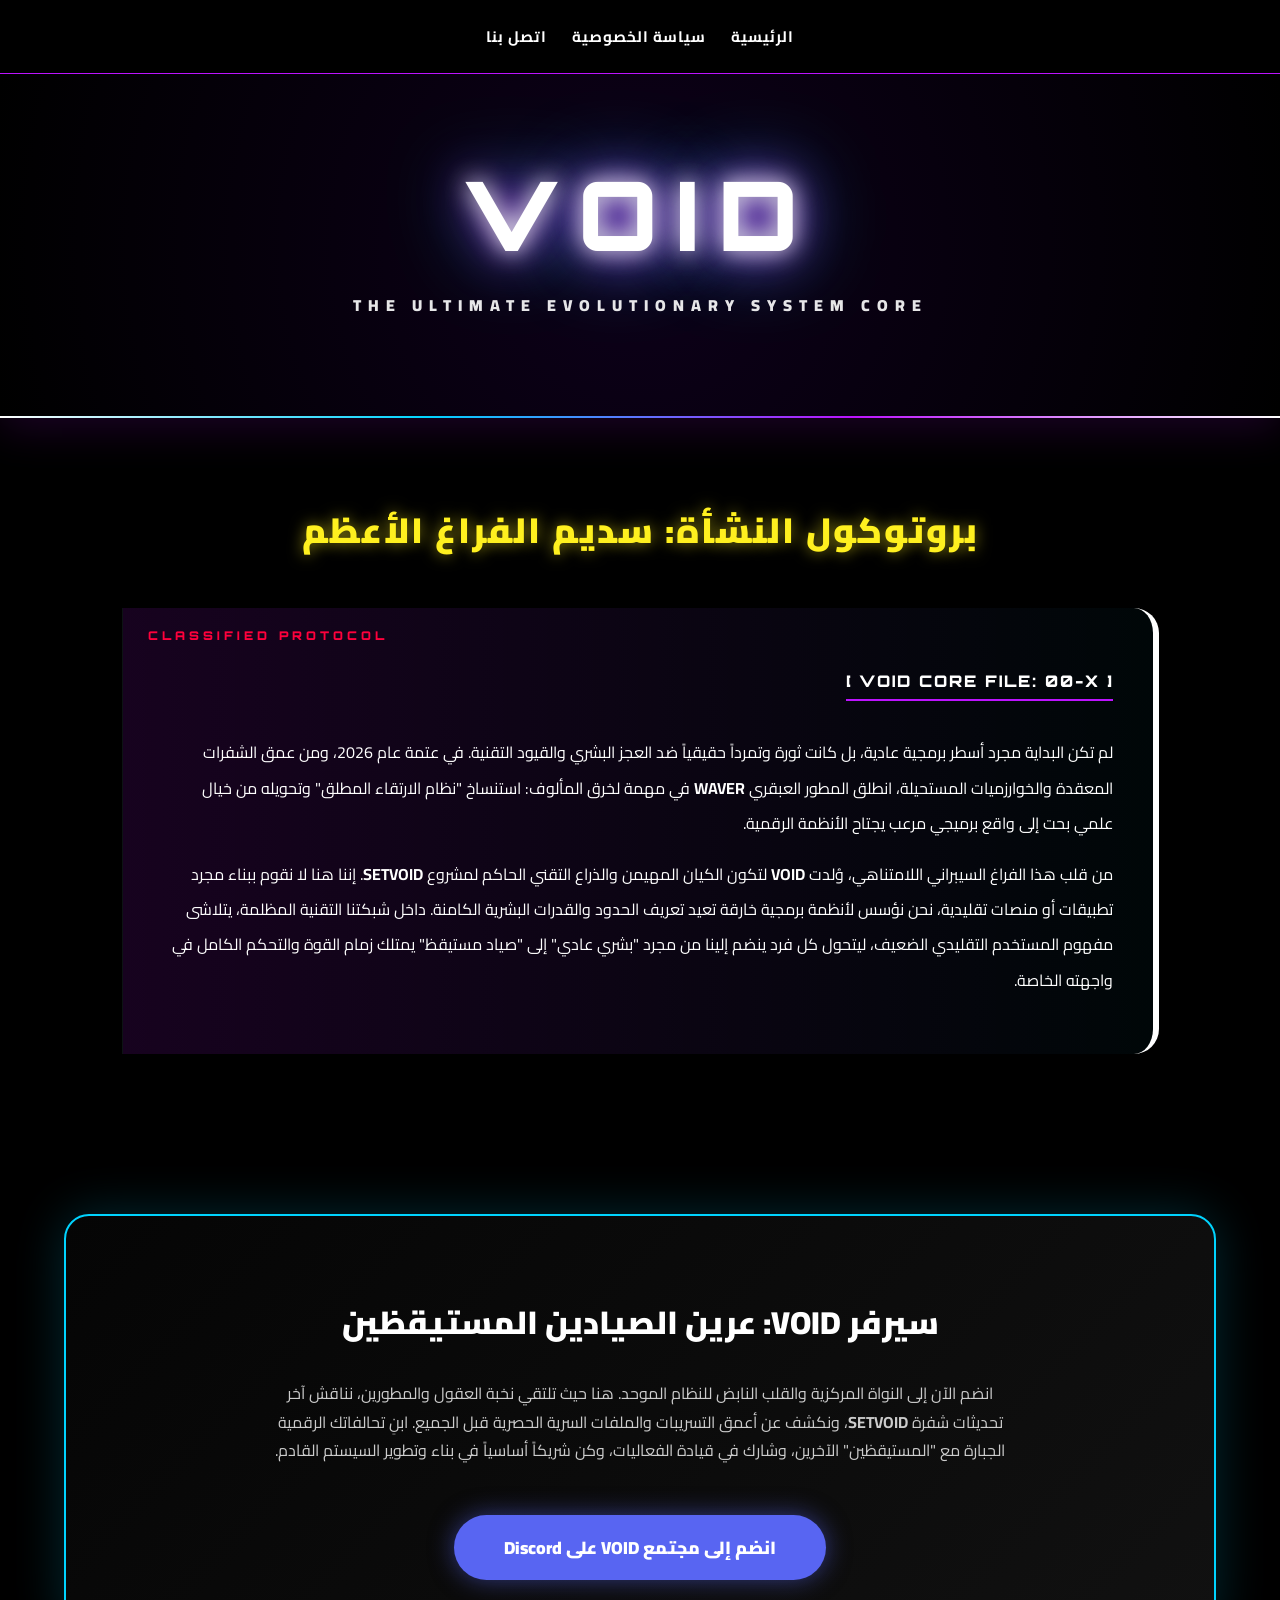
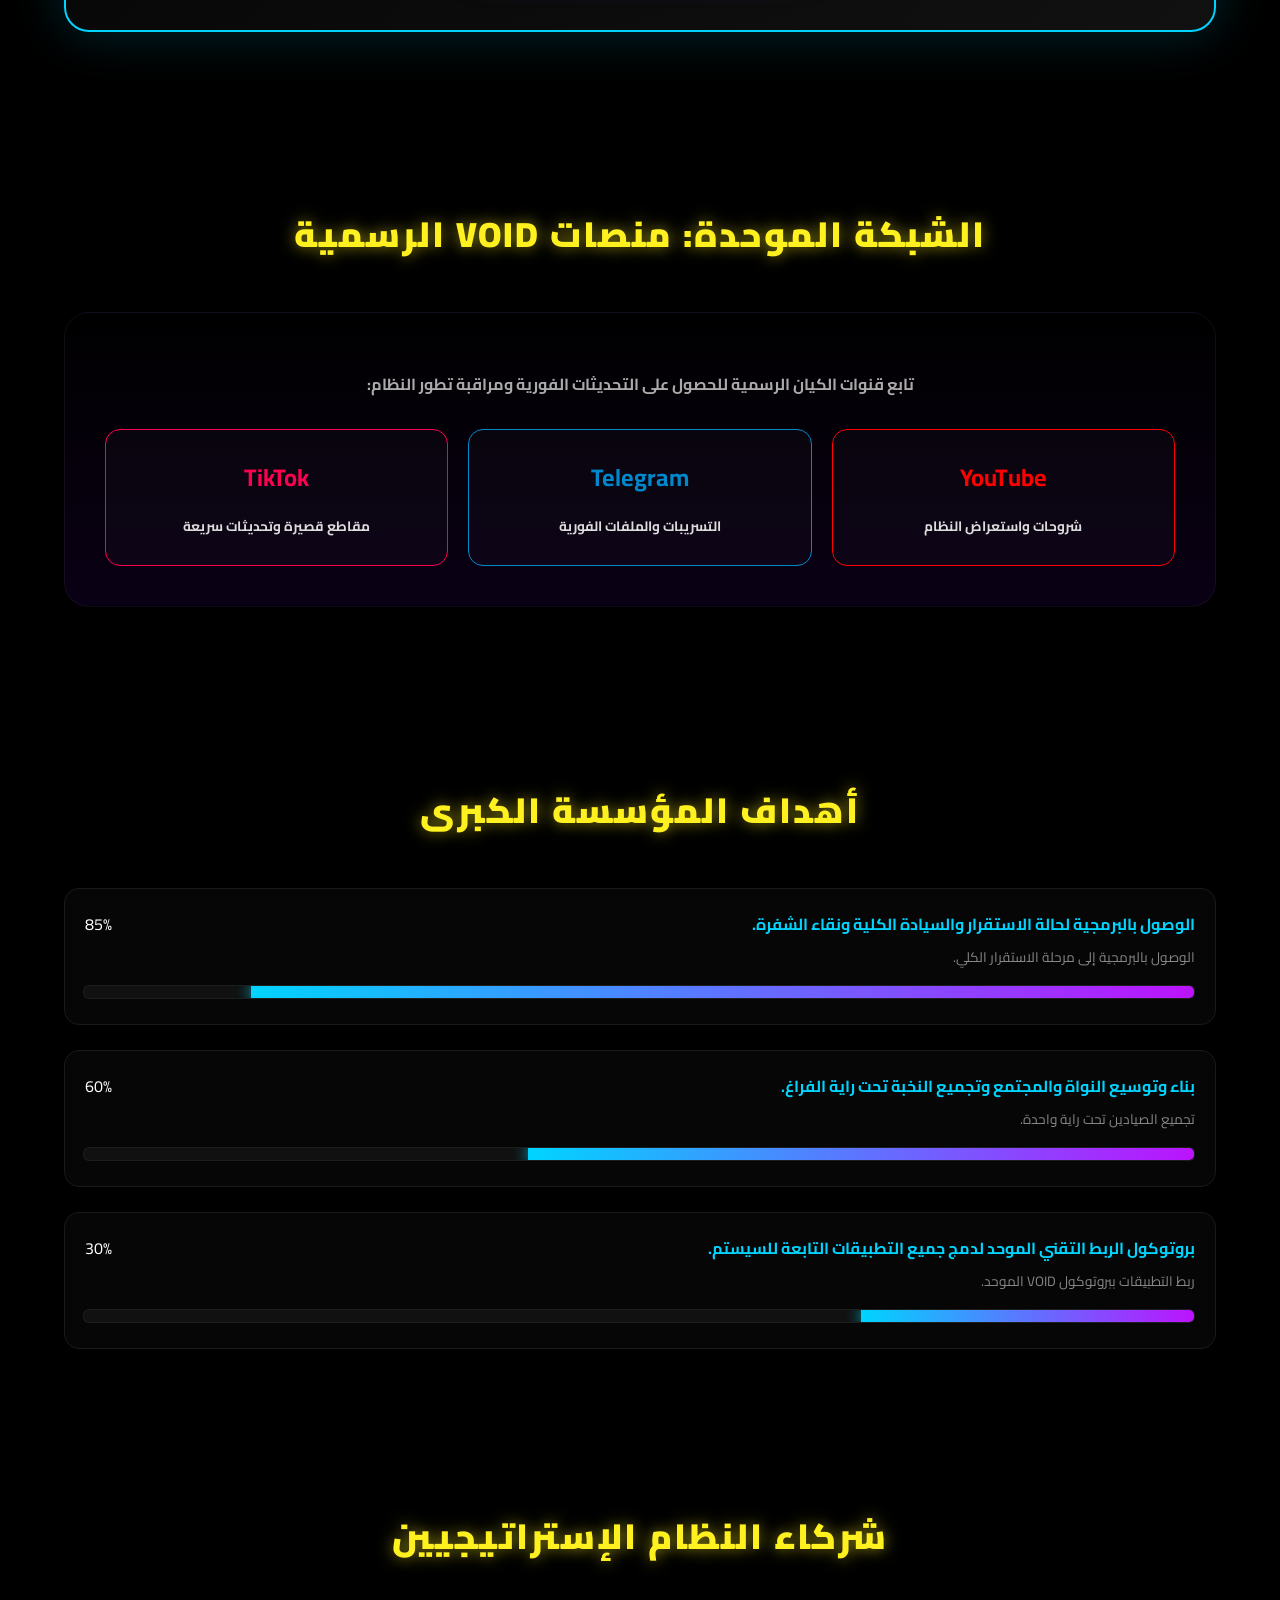
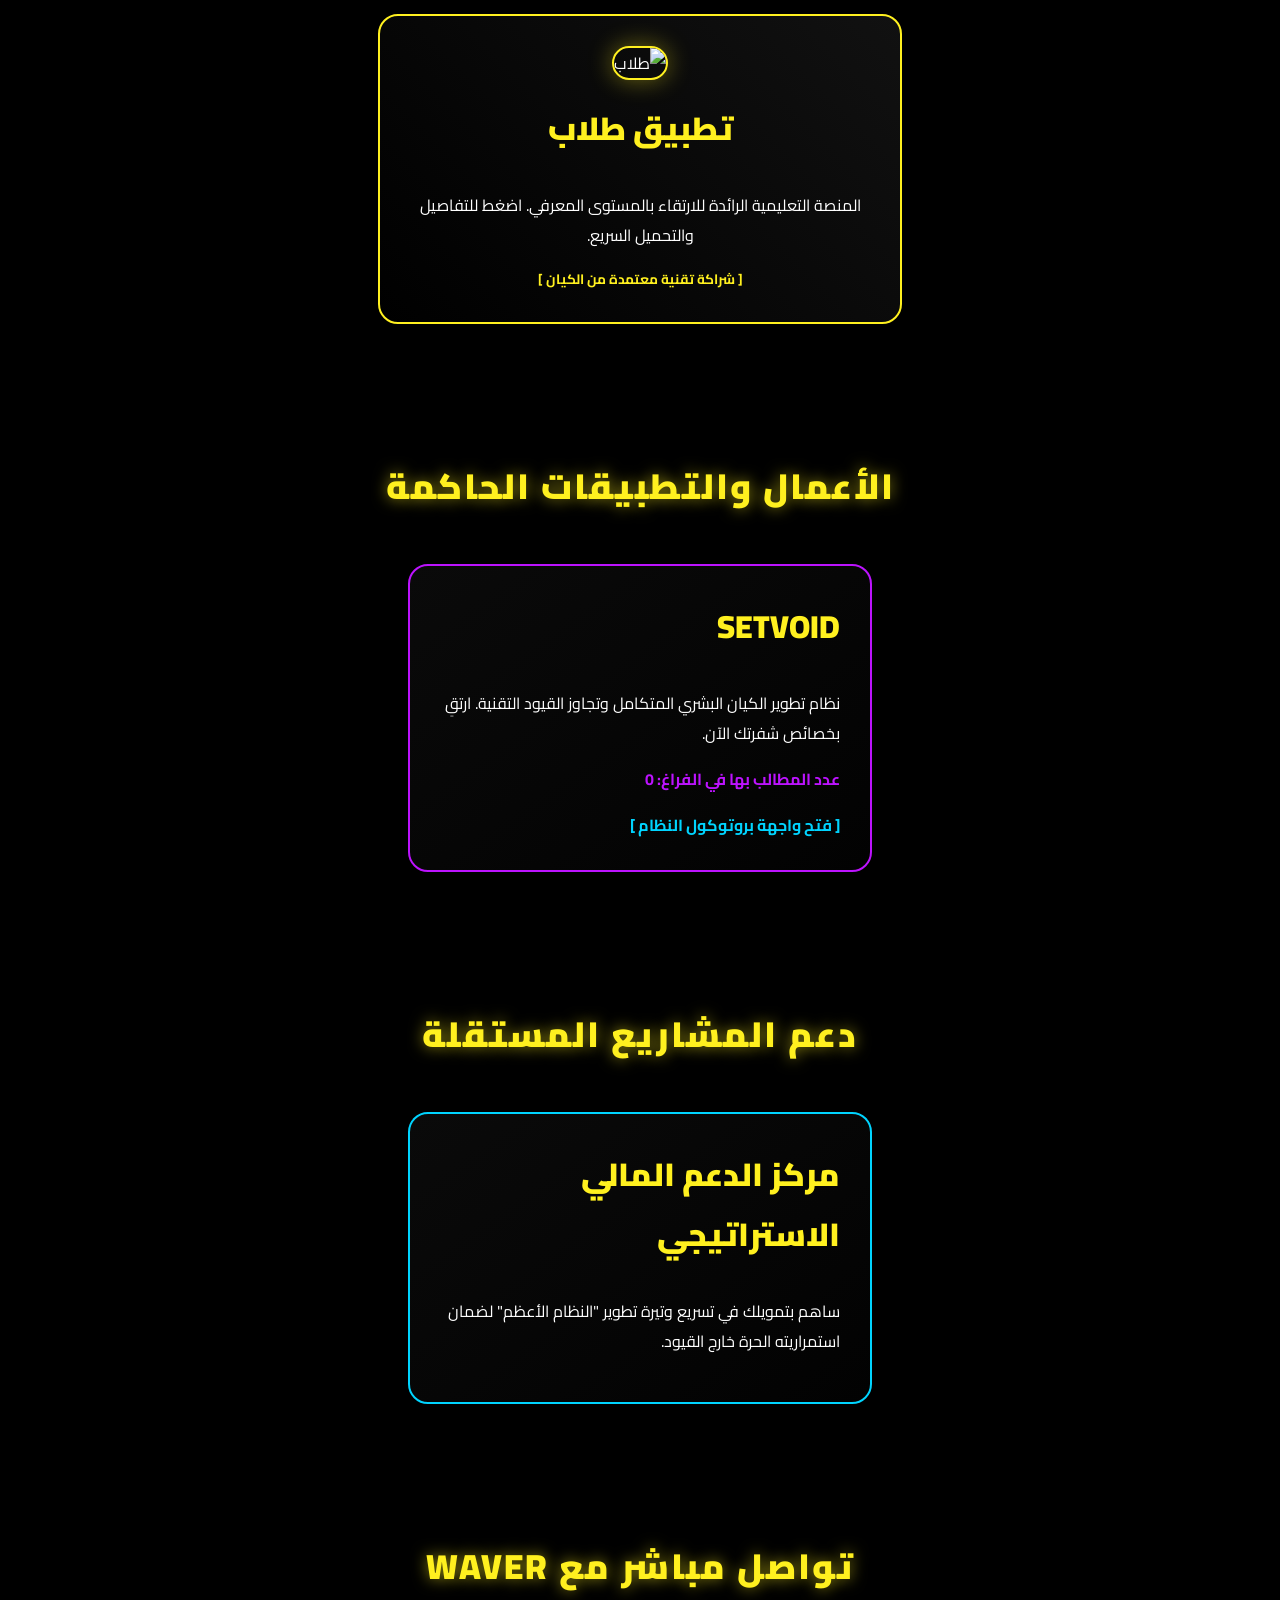
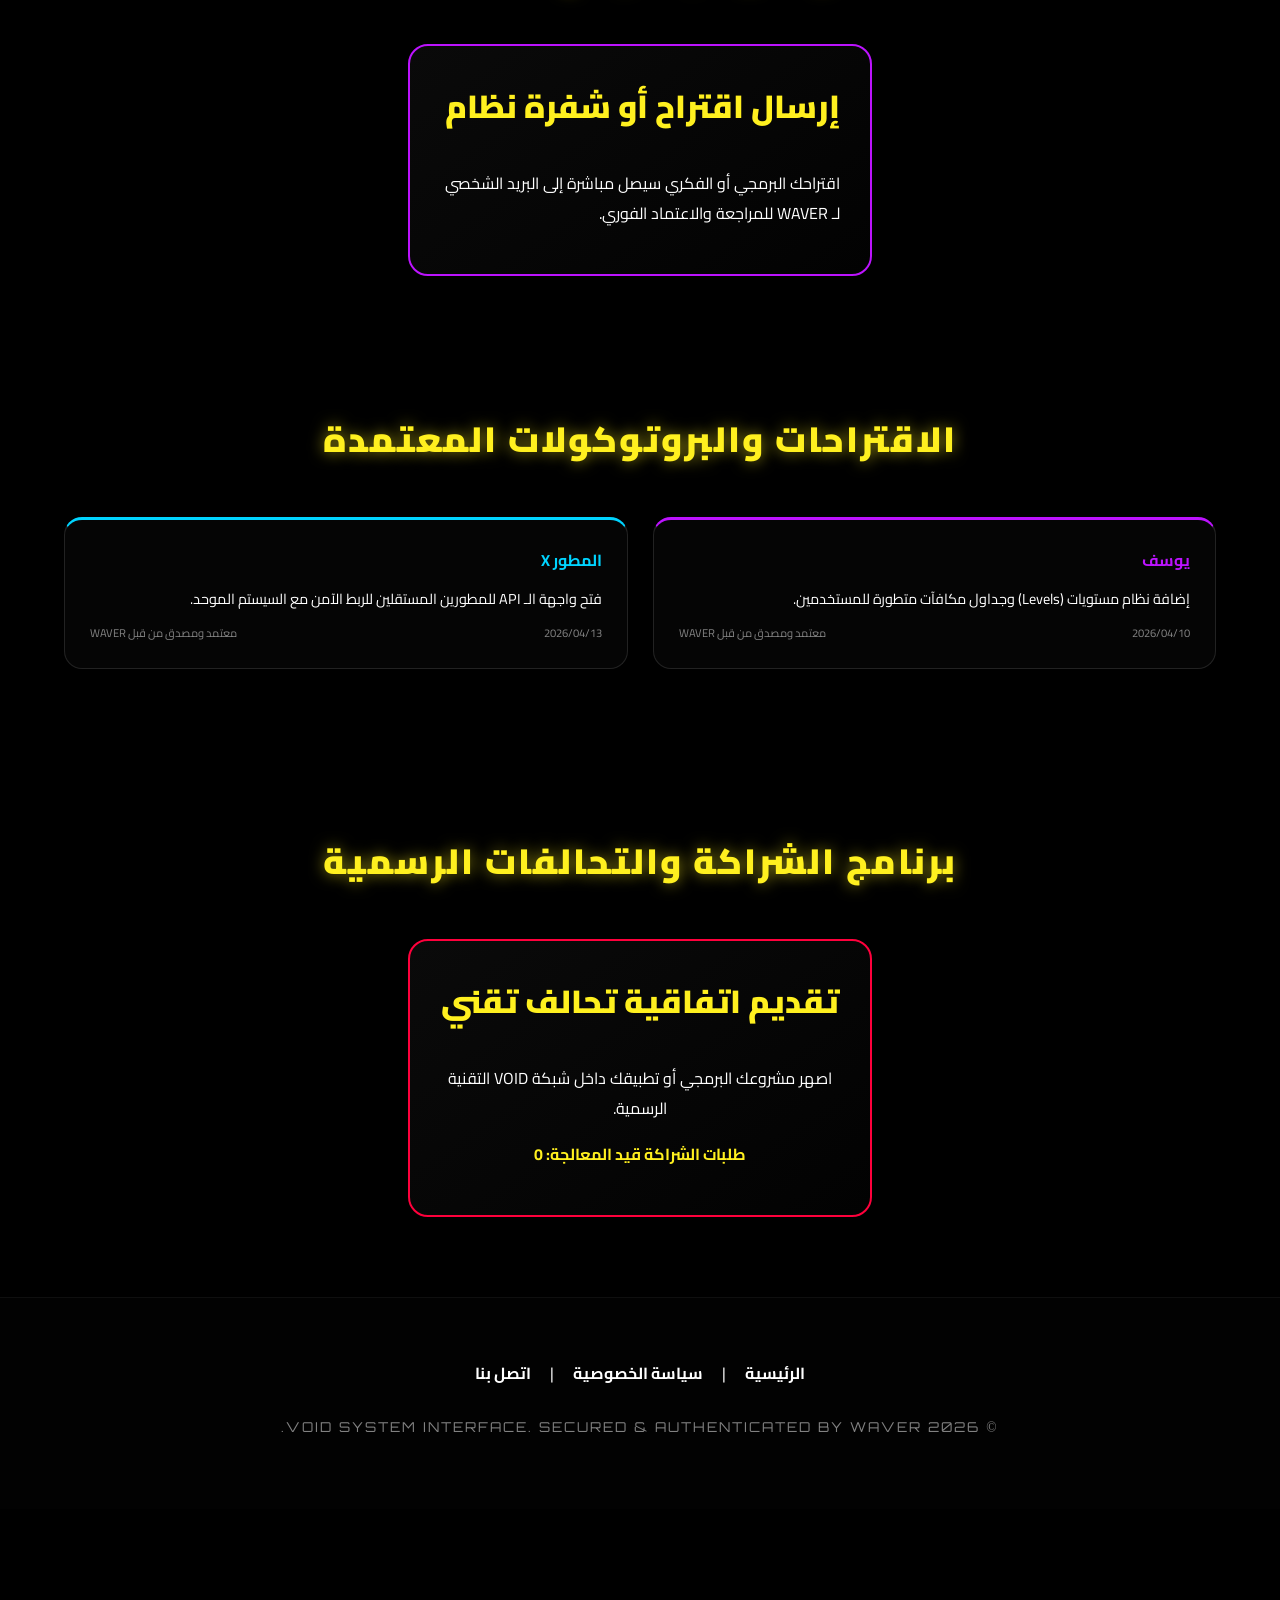
==== index.html @ 11f5bfb4 "Update index.html" ====
<!DOCTYPE html>
<html lang="ar" dir="rtl">
<head>
    <script async src="https://www.googletagmanager.com/gtag/js?id=G-M075RD72BB"></script>
<script>
  window.dataLayer = window.dataLayer || [];
  function gtag(){dataLayer.push(arguments);}
  gtag('js', new Date());

  gtag('config', 'G-M075RD72BB');
</script>
    
    <meta charset="UTF-8">
    <meta name="viewport" content="width=device-width, initial-scale=1.0, maximum-scale=1.0, user-scalable=no">
    <title>VOID | System Core</title>
    <style>
        @import url('https://fonts.googleapis.com/css2?family=Orbitron:wght@900&family=Cairo:wght@400;700;900&display=swap');

        :root {
            --bg: #000000;
            --p-glow: #bc13fe; 
            --p-dark: #6a0dad;
            --n-blue: #00d4ff;
            --y-neon: #fff01f;
            --text: #ffffff;
            --danger: #ff003c;
            --pure-white: #ffffff;
            --void-deep: #0a0015;
        }

        /* شاشة التحميل - المجرة المصغرة */
        #loader-wrapper {
            position: fixed;
            top: 0; left: 0; width: 100%; height: 100%;
            background: #000;
            z-index: 9999;
            display: flex;
            justify-content: center;
            align-items: center;
            overflow: hidden;
        }

        .black-hole {
            position: relative;
            width: 85px; 
            height: 85px; 
            background: #000;
            border-radius: 50%;
            box-shadow: 0 0 40px 15px #fff, 0 0 60px 30px var(--p-glow), 0 0 90px 45px var(--n-blue);
            animation: pulse 1.8s infinite alternate;
        }

        .galaxy-spin {
            position: absolute;
            width: 160px; 
            height: 160px; 
            border: 2px solid rgba(255,255,255,0.05);
            border-radius: 50%;
            animation: spin 2.5s linear infinite;
        }

        .galaxy-spin::before {
            content: '';
            position: absolute;
            top: -4px; left: 50%;
            width: 8px; height: 8px;
            background: var(--n-blue);
            border-radius: 50%;
            box-shadow: 0 0 20px var(--n-blue);
        }

        @keyframes spin { 100% { transform: rotate(360deg); } }
        @keyframes pulse { 0% { transform: scale(0.95); opacity: 0.7; } 100% { transform: scale(1.15); opacity: 1; } }

        html, body {
            margin: 0;
            padding: 0;
            width: 100%;
            overflow-x: hidden;
            background: var(--bg);
            color: var(--text);
            font-family: 'Cairo', sans-serif;
            scroll-behavior: smooth;
        }

        header {
            padding: 80px 0;
            text-align: center;
            border-bottom: 2px solid var(--pure-white);
            background: radial-gradient(circle at center, #0d001a 0%, #000 100%);
            box-shadow: 0 10px 40px rgba(188, 19, 254, 0.15);
            position: relative;
        }

        header::after {
            content: '';
            position: absolute;
            bottom: -2px; left: 0; width: 100%; height: 2px;
            background: linear-gradient(90deg, transparent, var(--n-blue), var(--p-glow), transparent);
        }

        .void-logo {
            font-family: 'Orbitron', sans-serif;
            font-size: 6rem;
            font-weight: 900;
            color: var(--pure-white);
            text-transform: uppercase;
            letter-spacing: 20px;
            text-shadow: 0 0 25px var(--pure-white), 0 0 50px var(--p-glow), 0 0 80px var(--n-blue);
            margin-bottom: 15px;
            animation: glitch 4s infinite alternate;
        }

        .nav-bar {
            display: flex;
            justify-content: center;
            gap: 25px;
            padding: 22px;
            background: rgba(0,0,0,0.9);
            border-bottom: 1px solid var(--p-glow);
            backdrop-filter: blur(10px);
            z-index: 1000;
            position: sticky;
            top: 0;
        }

        .nav-bar a {
            color: var(--pure-white);
            text-decoration: none;
            font-weight: bold;
            font-size: 0.95rem;
            transition: 0.3s;
            letter-spacing: 1px;
        }

        .nav-bar a:hover {
            color: var(--n-blue);
            text-shadow: 0 0 12px var(--n-blue);
        }

        .container { padding: 50px 5%; }
        .section-title { 
            color: var(--y-neon); 
            text-align: center; 
            margin-bottom: 45px; 
            text-shadow: 0 0 15px rgba(255, 240, 31, 0.6); 
            font-weight: 900; 
            font-size: 2.2rem;
            letter-spacing: 2px;
        }

        .story-section {
            background: linear-gradient(90deg, rgba(188, 19, 254, 0.12), rgba(0, 212, 255, 0.03));
            border-right: 6px solid var(--pure-white);
            border-left: 1px solid rgba(255,255,255,0.05);
            padding: 40px;
            margin: 20px auto;
            max-width: 950px;
            border-radius: 0 25px 25px 0;
            line-height: 2.2;
            position: relative;
            box-shadow: 0 15px 35px rgba(0,0,0,0.8);
        }

        .story-section::before {
            content: 'CLASSIFIED PROTOCOL';
            position: absolute;
            top: 15px; left: 25px;
            font-size: 0.75rem;
            color: var(--danger);
            letter-spacing: 4px;
            font-family: 'Orbitron';
            font-weight: 900;
        }

        .discord-section {
            background: linear-gradient(135deg, #050505 0%, #111111 100%);
            border: 2px solid var(--n-blue);
            border-radius: 25px;
            padding: 50px;
            text-align: center;
            margin: 40px 0;
            box-shadow: 0 0 50px rgba(0, 212, 255, 0.2);
            position: relative;
        }

        .discord-btn {
            display: inline-block;
            background: #5865F2;
            color: white;
            padding: 16px 50px;
            border-radius: 50px;
            text-decoration: none;
            font-weight: 900;
            margin-top: 25px;
            transition: 0.3s cubic-bezier(0.175, 0.885, 0.32, 1.275);
            box-shadow: 0 0 25px rgba(88, 101, 242, 0.5);
            font-size: 1.1rem;
        }

        .discord-btn:hover { transform: scale(1.1) translateY(-3px); box-shadow: 0 0 40px #5865F2; }

        /* مواقع التواصل الاجتماعي الجبارة */
        .social-networks-section {
            background: linear-gradient(180deg, #000 0%, var(--void-deep) 100%);
            border: 1px solid rgba(255, 255, 255, 0.05);
            border-radius: 25px;
            padding: 40px;
            margin: 40px 0;
        }

        .social-grid {
            display: grid;
            grid-template-columns: repeat(auto-fit, minmax(220px, 1fr));
            gap: 20px;
            width: 100%;
        }

        .social-card {
            background: rgba(255,255,255,0.02);
            border: 1px solid rgba(188, 19, 254, 0.3);
            border-radius: 15px;
            padding: 25px;
            text-align: center;
            text-decoration: none;
            color: #fff;
            font-weight: bold;
            transition: 0.3s;
        }

        .social-card:hover {
            transform: translateY(-5px);
            background: rgba(188, 19, 254, 0.1);
            border-color: var(--p-glow);
            box-shadow: 0 0 20px rgba(188, 19, 254, 0.3);
        }

        .goal-item {
            background: #060606;
            border: 1px solid #1a1a1a;
            padding: 20px;
            border-radius: 15px;
            margin-bottom: 25px;
            box-shadow: 0 5px 15px rgba(0,0,0,0.5);
        }
        .progress-track {
            width: 100%;
            background: #111;
            height: 12px;
            border-radius: 6px;
            margin: 15px 0 5px 0;
            overflow: hidden;
            border: 1px solid rgba(255,255,255,0.05);
        }
        .progress-fill {
            height: 100%;
            background: linear-gradient(90deg, var(--n-blue), var(--p-glow));
            box-shadow: 0 0 15px var(--n-blue);
        }

        .grid {
            display: flex;
            flex-direction: column;
            align-items: center;
            gap: 30px;
        }

        .card {
            background: linear-gradient(145deg, #0a0a0a, #020202);
            border: 2px solid var(--pure-white);
            border-radius: 20px;
            padding: 30px;
            width: 90%;
            max-width: 400px;
            transition: 0.4s cubic-bezier(0.175, 0.885, 0.32, 1.275);
            box-shadow: 0 15px 30px rgba(0,0,0,0.7);
            cursor: pointer;
            position: relative;
            overflow: hidden;
        }

        .card:hover {
            transform: translateY(-15px);
            border-color: var(--n-blue);
            box-shadow: 0 0 45px rgba(0, 212, 255, 0.5);
        }

        /* بطاقة الشريك الجبارة */
        .partner-card {
            background: linear-gradient(225deg, #111 0%, #000 100%);
            border: 2px solid var(--y-neon) !important;
            max-width: 460px !important;
            text-align: center;
        }
        .partner-img {
            width: 130px;
            height: 130px;
            border-radius: 25px;
            margin-bottom: 18px;
            border: 2px solid var(--y-neon);
            box-shadow: 0 0 25px rgba(255, 240, 31, 0.4);
            object-fit: cover;
        }

        .card h3 { color: var(--y-neon); margin-top: 0; font-size: 2rem; font-weight: 900; }

        .suggest-grid {
            display: grid;
            grid-template-columns: repeat(auto-fit, minmax(290px, 1fr));
            gap: 25px;
            width: 100%;
        }
        .suggest-card {
            background: #050505;
            padding: 25px;
            border-radius: 18px;
            border: 1px solid #222;
            box-shadow: 0 10px 20px rgba(0,0,0,0.4);
        }

        .modal {
            display: none;
            position: fixed;
            top: 0; left: 0; width: 100%; height: 100%;
            background: rgba(0,0,0,0.98);
            z-index: 2000;
            overflow-y: auto;
            opacity: 0;
            transition: opacity 0.4s ease;
            backdrop-filter: blur(15px);
        }

        .modal.show { display: block; opacity: 1; }

        .modal-content {
            background: #030303;
            margin: 6% auto;
            width: 90%;
            max-width: 560px;
            border: 2px solid var(--p-glow);
            border-radius: 30px;
            padding: 30px;
            transform: scale(0.6);
            transition: transform 0.4s cubic-bezier(0.175, 0.885, 0.32, 1.275);
            box-shadow: 0 0 50px rgba(188, 19, 254, 0.3);
        }

        .modal.show .modal-content { transform: scale(1); }

        .close-btn { color: var(--pure-white); font-size: 2.8rem; cursor: pointer; float: left; margin-top: -15px; transition: 0.3s; }
        .close-btn:hover { color: var(--danger); }

        .warning-box {
            background: rgba(255, 0, 60, 0.12);
            border: 1px solid var(--danger);
            color: var(--danger);
            padding: 18px;
            border-radius: 12px;
            margin: 20px 0;
            font-weight: bold;
            box-shadow: 0 0 15px rgba(255, 0, 60, 0.2);
        }

        .news-container {
            margin-top: 20px;
            max-height: 200px;
            overflow-y: auto;
            padding: 15px;
            background: rgba(255,255,255,0.03);
            border-radius: 15px;
        }

        .news-item { border-right: 4px solid var(--p-glow); padding: 10px 15px; margin-bottom: 15px; font-weight: bold; }

        .dl-btn {
            display: block; width: 100%; text-align: center; padding: 20px 0;
            margin-top: 25px; background: transparent; border: 2px solid var(--n-blue);
            color: var(--n-blue); text-decoration: none; font-weight: 900;
            border-radius: 12px; cursor: pointer; transition: 0.3s;
            font-size: 1.05rem; letter-spacing: 1px;
        }

        .dl-btn:hover { background: var(--n-blue); color: #000; box-shadow: 0 0 25px var(--n-blue); }

        .stats-area { background: #000; padding: 80px 5%; text-align: center; position: relative; }
        
        input, textarea {
            width: 100%; background: #050505; border: 1px solid var(--p-glow);
            padding: 15px; margin: 12px 0; color: white; border-radius: 10px; box-sizing: border-box;
            transition: 0.3s;
        }
        input:focus, textarea:focus { border-color: var(--n-blue); outline: none; box-shadow: 0 0 10px var(--n-blue); }

        footer { padding: 60px; text-align: center; border-top: 1px solid rgba(255, 255, 255, 0.05); background: #020202; }
        .social a { color: var(--pure-white); margin: 0 15px; text-decoration: none; font-weight: bold; transition: 0.3s; }
        .social a:hover { color: var(--p-glow); }
    </style>
</head>
<body>

    <div id="loader-wrapper">
        <div class="galaxy-spin"></div>
        <div class="black-hole"></div>
        <p style="position: absolute; bottom: 20%; font-family: 'Orbitron'; letter-spacing: 6px; color: var(--n-blue); font-size: 0.75rem; font-weight: 900;">INITIALIZING SYSTEM INTO VOID...</p>
    </div>

    <nav class="nav-bar">
        <a href="index.html">الرئيسية</a>
        <a href="privacy.html">سياسة الخصوصية</a>
        <a href="contact.html">اتصل بنا</a>
    </nav>

    <header>
        <div class="void-logo">VOID</div>
        <p style="color: var(--pure-white); opacity: 0.9; letter-spacing: 7px; font-weight: 900;">THE ULTIMATE EVOLUTIONARY SYSTEM CORE</p>
    </header>

    <div class="container">
        <h2 class="section-title">بروتوكول النشأة: سديم الفراغ الأعظم</h2>
        <div class="story-section">
            <p style="color: var(--pure-white); font-weight: 900; margin-bottom: 18px; border-bottom: 2px solid var(--p-glow); display: inline-block; font-family: 'Orbitron'; letter-spacing: 2px;">[ VOID CORE FILE: 00-X ]</p>
            <p>لم تكن البداية مجرد أسطر برمجية عادية، بل كانت ثورة وتمرداً حقيقياً ضد العجز البشري والقيود التقنية. في عتمة عام 2026، ومن عمق الشفرات المعقدة والخوارزميات المستحيلة، انطلق المطور العبقري <strong>WAVER</strong> في مهمة لخرق المألوف: استنساخ "نظام الارتقاء المطلق" وتحويله من خيال علمي بحت إلى واقع برميجي مرعب يجتاح الأنظمة الرقمية.</p>
            <p>من قلب هذا الفراغ السيبراني اللامتناهي، وُلدت <strong>VOID</strong> لتكون الكيان المهيمن والذراع التقني الحاكم لمشروع <strong>SETVOID</strong>. إننا هنا لا نقوم ببناء مجرد تطبيقات أو منصات تقليدية، نحن نؤسس لأنظمة برمجية خارقة تعيد تعريف الحدود والقدرات البشرية الكامنة. داخل شبكتنا التقنية المظلمة، يتلاشى مفهوم المستخدم التقليدي الضعيف، ليتحول كل فرد ينضم إلينا من مجرد "بشري عادي" إلى "صياد مستيقظ" يمتلك زمام القوة والتحكم الكامل في واجهته الخاصة.</p>
        </div>
    </div>

    <div class="container">
        <div class="discord-section">
            <h2 style="color: var(--pure-white); font-weight: 900; font-size: 2rem;">سيرفر VOID: عرين الصيادين المستيقظين</h2>
            <p style="max-width: 750px; margin: 25px auto; color: #ccc; line-height: 1.8;">انضم الآن إلى النواة المركزية والقلب النابض للنظام الموحد. هنا حيث تلتقي نخبة العقول والمطورين، نناقش آخر تحديثات شفرة <strong>SETVOID</strong>، ونكشف عن أعمق التسريبات والملفات السرية الحصرية قبل الجميع. ابنِ تحالفاتك الرقمية الجبارة مع "المستيقظين" الآخرين، وشارك في قيادة الفعاليات، وكن شريكاً أساسياً في بناء وتطوير السيستم القادم.</p>
            <a href="https://discord.gg/YOUR_LINK_HERE" class="discord-btn">انضم إلى مجتمع VOID على Discord</a>
        </div>
    </div>

    <div class="container">
        <h2 class="section-title">الشبكة الموحدة: منصات VOID الرسمية</h2>
        <div class="social-networks-section">
            <p style="text-align: center; color: #aaa; margin-bottom: 30px; font-weight: bold;">تابع قنوات الكيان الرسمية للحصول على التحديثات الفورية ومراقبة تطور النظام:</p>
            <div class="social-grid">
                <a href="https://youtube.com/@YOUR_CHANNEL" target="_blank" class="social-card" style="border-color: #ff0000;">
                    <div style="color: #ff0000; font-size: 1.5rem; margin-bottom: 10px;">YouTube</div>
                    <span style="font-size: 0.85rem; color: #ddd;">شروحات واستعراض النظام</span>
                </a>
                <a href="https://telegram.me/YOUR_CHANNEL" target="_blank" class="social-card" style="border-color: #0088cc;">
                    <div style="color: #0088cc; font-size: 1.5rem; margin-bottom: 10px;">Telegram</div>
                    <span style="font-size: 0.85rem; color: #ddd;">التسريبات والملفات الفورية</span>
                </a>
                <a href="https://tiktok.com/@YOUR_ACCOUNT" target="_blank" class="social-card" style="border-color: #ff0050;">
                    <div style="color: #ff0050; font-size: 1.5rem; margin-bottom: 10px;">TikTok</div>
                    <span style="font-size: 0.85rem; color: #ddd;">مقاطع قصيرة وتحديثات سريعة</span>
                </a>
            </div>
        </div>
    </div>

    <div class="container">
        <h2 class="section-title">أهداف المؤسسة الكبرى</h2>
        <div id="goals-container"></div>
    </div>

    <div class="container">
        <h2 class="section-title">شركاء النظام الإستراتيجيين</h2>
        <div class="grid">
            <div class="card partner-card" onclick="openModal('studentsPartnerModal')">
                <img src="Students.png" alt="طلاب" class="partner-img">
                <h3>تطبيق طلاب</h3>
                <p>المنصة التعليمية الرائدة للارتقاء بالمستوى المعرفي. اضغط للتفاصيل والتحميل السريع.</p>
                <div style="color: var(--y-neon); font-size: 0.85rem; margin-top: 12px; font-weight: bold;">[ شراكة تقنية معتمدة من الكيان ]</div>
            </div>
        </div>
    </div>

    <div class="container">
        <h2 class="section-title">الأعمال والتطبيقات الحاكمة</h2>
        <div class="grid">
            <div class="card" onclick="openModal('setvoidModal')" style="border-color: var(--p-glow);">
                <h3>SETVOID</h3>
                <p>نظام تطوير الكيان البشري المتكامل وتجاوز القيود التقنية. ارتقِ بخصائص شفرتك الآن.</p>
                <p style="color: var(--p-glow); font-weight: bold; margin-top: 15px;">عدد المطالب بها في الفراغ: <span id="demandCount">0</span></p>
                <div style="color: var(--n-blue); font-weight: bold; margin-top: 12px;">[ فتح واجهة بروتوكول النظام ]</div>
            </div>
        </div>
    </div>

    <section class="container">
        <h2 class="section-title">دعم المشاريع المستقلة</h2>
        <div class="grid">
            <div class="card" style="border-color: var(--n-blue);" onclick="openModal('supportModal')">
                <h3>مركز الدعم المالي الاستراتيجي</h3>
                <p>ساهم بتمويلك في تسريع وتيرة تطوير "النظام الأعظم" لضمان استمراريته الحرة خارج القيود.</p>
            </div>
        </div>
    </section>

    <section class="container">
        <h2 class="section-title">تواصل مباشر مع WAVER</h2>
        <div class="grid">
            <div class="card" style="border-color: var(--p-glow);" onclick="openModal('contactModal')">
                <h3>إرسال اقتراح أو شفرة نظام</h3>
                <p>اقتراحك البرمجي أو الفكري سيصل مباشرة إلى البريد الشخصي لـ WAVER للمراجعة والاعتماد الفوري.</p>
            </div>
        </div>
    </section>

    <section class="container">
        <h2 class="section-title">الاقتراحات والبروتوكولات المعتمدة</h2>
        <div class="suggest-grid" id="suggestions-box"></div>
    </section>

    <section class="stats-area">
        <h2 class="section-title">برنامج الشراكة والتحالفات الرسمية</h2>
        <div class="card" style="border-color: var(--danger); margin: auto;" onclick="openModal('partnerModal')">
            <h3>تقديم اتفاقية تحالف تقني</h3>
            <p>اصهر مشروعك البرمجي أو تطبيقك داخل شبكة VOID التقنية الرسمية.</p>
            <p style="color: var(--y-neon); font-weight: bold; margin-top: 15px;">طلبات الشراكة قيد المعالجة: <span id="partnerCount">0</span></p>
        </div>
    </section>

    <div id="studentsPartnerModal" class="modal">
        <div class="modal-content">
            <span class="close-btn" onclick="closeModal('studentsPartnerModal')">&times;</span>
            <h2 style="color: var(--y-neon);">منصة طلاب - Students</h2>
            <div style="text-align: center; margin: 20px 0;">
                <img src="Students.png" style="width: 100px; border-radius: 15px; border: 2px solid var(--y-neon);">
            </div>
            <p>أول منصة تعليمية مدمجة بالكامل ضمن نواة نظام VOID لتسهيل الوصول الآمن للموارد الدراسية بشكل ذكي.</p>
            <div class="news-container">
                <div class="news-item">تحميل مباشر للموبايل (Android APK)</div>
                <div class="news-item">نسخة الويب السريعة الفائقة</div>
                <div class="news-item">دليل الاستخدام الذكي والربط بالسيستم</div>
            </div>
            <a href="https://github.com/mafia77f1/students/releases/download/app/Students.apk" class="dl-btn" style="border-color: var(--y-neon); color: var(--y-neon);" download>تحميل تطبيق طلاب جبار (APK)</a>
        </div>
    </div>

    <div id="contactModal" class="modal">
        <div class="modal-content">
            <span class="close-btn" onclick="closeModal('contactModal')">&times;</span>
            <h2 style="color: var(--n-blue);">بروتوكول التواصل الآمن</h2>
            <input type="text" id="senderName" placeholder="اسمك المشعار أو التعريفي بالنظام">
            <textarea id="senderMsg" rows="4" placeholder="اكتب اقتراحك البرمجي هنا ليتم مراجعته من قبل المطور..."></textarea>
            <button class="dl-btn" onclick="sendToWaver()">إرسال الشفرة إلى النظام</button>
        </div>
    </div>

    <div id="setvoidModal" class="modal">
        <div class="modal-content">
            <span class="close-btn" onclick="closeModal('setvoidModal')">&times;</span>
            <h2 style="color: var(--p-glow);">نظام SETVOID الاستثنائي</h2>
            <p style="font-size: 0.85rem; color: #aaa;">النسخة: V1.0.4 [VOID REAWAKENED]</p>
            <div class="news-container">
                <div class="news-item">تفعيل بروتوكول "الطلب المسبق المطلق" للترقيات العليا.</div>
                <div class="news-item">إعادة هيكلة وتحسين واجهات المستخدم لتناسب الشاشات والأجهزة اللوحية.</div>
                <div class="news-item">إدراج محرك بيانات متطور لمراقبة وتحديث الـ Stats بدقة فائقة.</div>
            </div>
            <button class="dl-btn" onclick="handlePreOrder()">إرسال طلب مسبق الآن</button>
        </div>
    </div>

    <div id="supportModal" class="modal">
        <div class="modal-content">
            <span class="close-btn" onclick="closeModal('supportModal')">&times;</span>
            <h2 style="color: var(--n-blue);">المشاريع والمحركات المتاحة</h2>
            <div class="news-item" style="border-color: var(--y-neon);">تطبيق ونواة SETVOID (مفتوح للدعم المباشر)</div>
            <p>دعمك المالي يضمن استمرار تدفق التطوير الحر والبرمجيات الخالية تماماً من الرقابة والقيود الحاضنة.</p>
        </div>
    </div>

    <div id="partnerModal" class="modal">
        <div class="modal-content">
            <span class="close-btn" onclick="closeModal('partnerModal')">&times;</span>
            <h2 style="color: var(--danger);">اتفاقية التحالف والشراكة</h2>
            <input type="text" id="pAppName" placeholder="اسم تطبيقك / مشروعك البرمجي">
            <input type="text" id="pSocials" placeholder="رابط مواقع التواصل الاجتماعي أو مستودع الكود">
            <div class="warning-box">
                ⚠️ تحذير صارم: أي محاولات إرسال طلبات عشوائية أو غير جادة ستؤدي إلى إدراج خادمك وجهازك في القائمة السوداء للنظام بشكل نهائي.
            </div>
            <button class="dl-btn" style="border-color: var(--danger); color: var(--danger);" onclick="handlePartnerRequest()">تقديم طلب تحالف رسمي</button>
        </div>
    </div>

    <footer>
        <div class="social">
            <a href="index.html">الرئيسية</a> | <a href="privacy.html">سياسة الخصوصية</a> | <a href="contact.html">اتصل بنا</a>
        </div>
        <p style="margin-top:30px; opacity:0.5; font-size: 0.85rem; font-family: 'Orbitron'; letter-spacing: 2px;">© 2026 VOID SYSTEM INTERFACE. SECURED & AUTHENTICATED BY WAVER.</p>
    </footer>

    <script>
        window.addEventListener('load', () => {
            setTimeout(() => {
                document.getElementById('loader-wrapper').style.opacity = '0';
                setTimeout(() => {
                    document.getElementById('loader-wrapper').style.display = 'none';
                }, 500);
            }, 2000); 
        });

        let dCount = 0;
        let pCount = 0;

        const highGoals = [
            { title: "الوصول بالبرمجية لحالة الاستقرار والسيادة الكلية ونقاء الشفرة.", desc: "الوصول بالبرمجية إلى مرحلة الاستقرار الكلي.", pct: 85 },
            { title: "بناء وتوسيع النواة والمجتمع وتجميع النخبة تحت راية الفراغ.", desc: "تجميع الصيادين تحت راية واحدة.", pct: 60 },
            { title: "بروتوكول الربط التقني الموحد لدمج جميع التطبيقات التابعة للسيستم.", desc: "ربط التطبيقات ببروتوكول VOID الموحد.", pct: 30 }
        ];

        const bestSuggestions = [
            { user: "يوسف", text: "إضافة نظام مستويات (Levels) وجداول مكافآت متطورة للمستخدمين.", date: "2026/04/10", color: "var(--p-glow)" },
            { user: "المطور X", text: "فتح واجهة الـ API للمطورين المستقلين للربط الآمن مع السيستم الموحد.", date: "2026/04/13", color: "var(--n-blue)" }
        ];

        function loadGoals() {
            const container = document.getElementById('goals-container');
            container.innerHTML = highGoals.map(g => `
                <div class="goal-item">
                    <div style="display:flex; justify-content:space-between">
                        <strong style="color:var(--n-blue)">${g.title}</strong>
                        <span style="color:var(--pure-white)">${g.pct}%</span>
                    </div>
                    <p style="font-size:0.85rem; color:#888; margin:5px 0;">${g.desc}</p>
                    <div class="progress-track"><div class="progress-fill" style="width:${g.pct}%"></div></div>
                </div>
            `).join('');
        }

        function loadSuggestions() {
            const container = document.getElementById('suggestions-box');
            container.innerHTML = bestSuggestions.map(s => `
                <div class="suggest-card" style="border-top: 3px solid ${s.color}">
                    <h4 style="color:${s.color}; margin:0;">${s.user}</h4>
                    <p style="font-size:0.9rem; margin:10px 0;">${s.text}</p>
                    <div style="display:flex; justify-content:space-between; font-size:0.7rem; opacity:0.5;">
                        <span>${s.date}</span>
                        <span>معتمد ومصدق من قبل WAVER</span>
                    </div>
                </div>
            `).join('');
        }

        function handlePreOrder() {
            dCount++;
            document.getElementById('demandCount').innerText = dCount;
            window.location.href = `mailto:momnsuper2010@gmail.com?subject=SETVOID PRE-ORDER&body=أرغب في الانضمام للرتب العليا...`;
        }

        function sendToWaver() {
            const n = document.getElementById('senderName').value;
            const m = document.getElementById('senderMsg').value;
            window.location.href = `mailto:momnsuper2010@gmail.com?subject=New Suggestion from ${n}&body=${encodeURIComponent(m)}`;
            alert("تم إرسال اقتراحك للمراجعة. سيظهر هنا في حال تم اعتماده من WAVER.");
        }

        function handlePartnerRequest() {
            pCount++;
            document.getElementById('partnerCount').innerText = pCount;
            const app = document.getElementById('pAppName').value;
            window.location.href = `mailto:momnsuper2010@gmail.com?subject=PARTNERSHIP REQUEST&body=طلب شراكة لـ: ${app}`;
        }

        function openModal(id) {
            const m = document.getElementById(id);
            m.style.display = 'block';
            setTimeout(() => { m.classList.add('show'); }, 15);
            document.body.style.overflow = 'hidden';
        }

        function closeModal(id) {
            const m = document.getElementById(id);
            m.classList.remove('show');
            setTimeout(() => { m.style.display = 'none'; }, 400);
            document.body.style.overflow = 'auto';
        }

        window.onclick = function(e) {
            if (e.target.classList.contains('modal')) closeModal(e.target.id);
        }

        loadGoals();
        loadSuggestions();
    </script>
</body>
    <div id="frame" style="width: 100%;margin: auto;position: relative; z-index: 99998;">
          <iframe data-aa='2436810' src='//acceptable.a-ads.com/2436810/?size=Adaptive'
                            style='border:0; padding:0; width:70%; height:auto; overflow:hidden;display: block;margin: auto'></iframe>
        </div>

<script defer src="/_vercel/insights/script.js"></script>

</html>
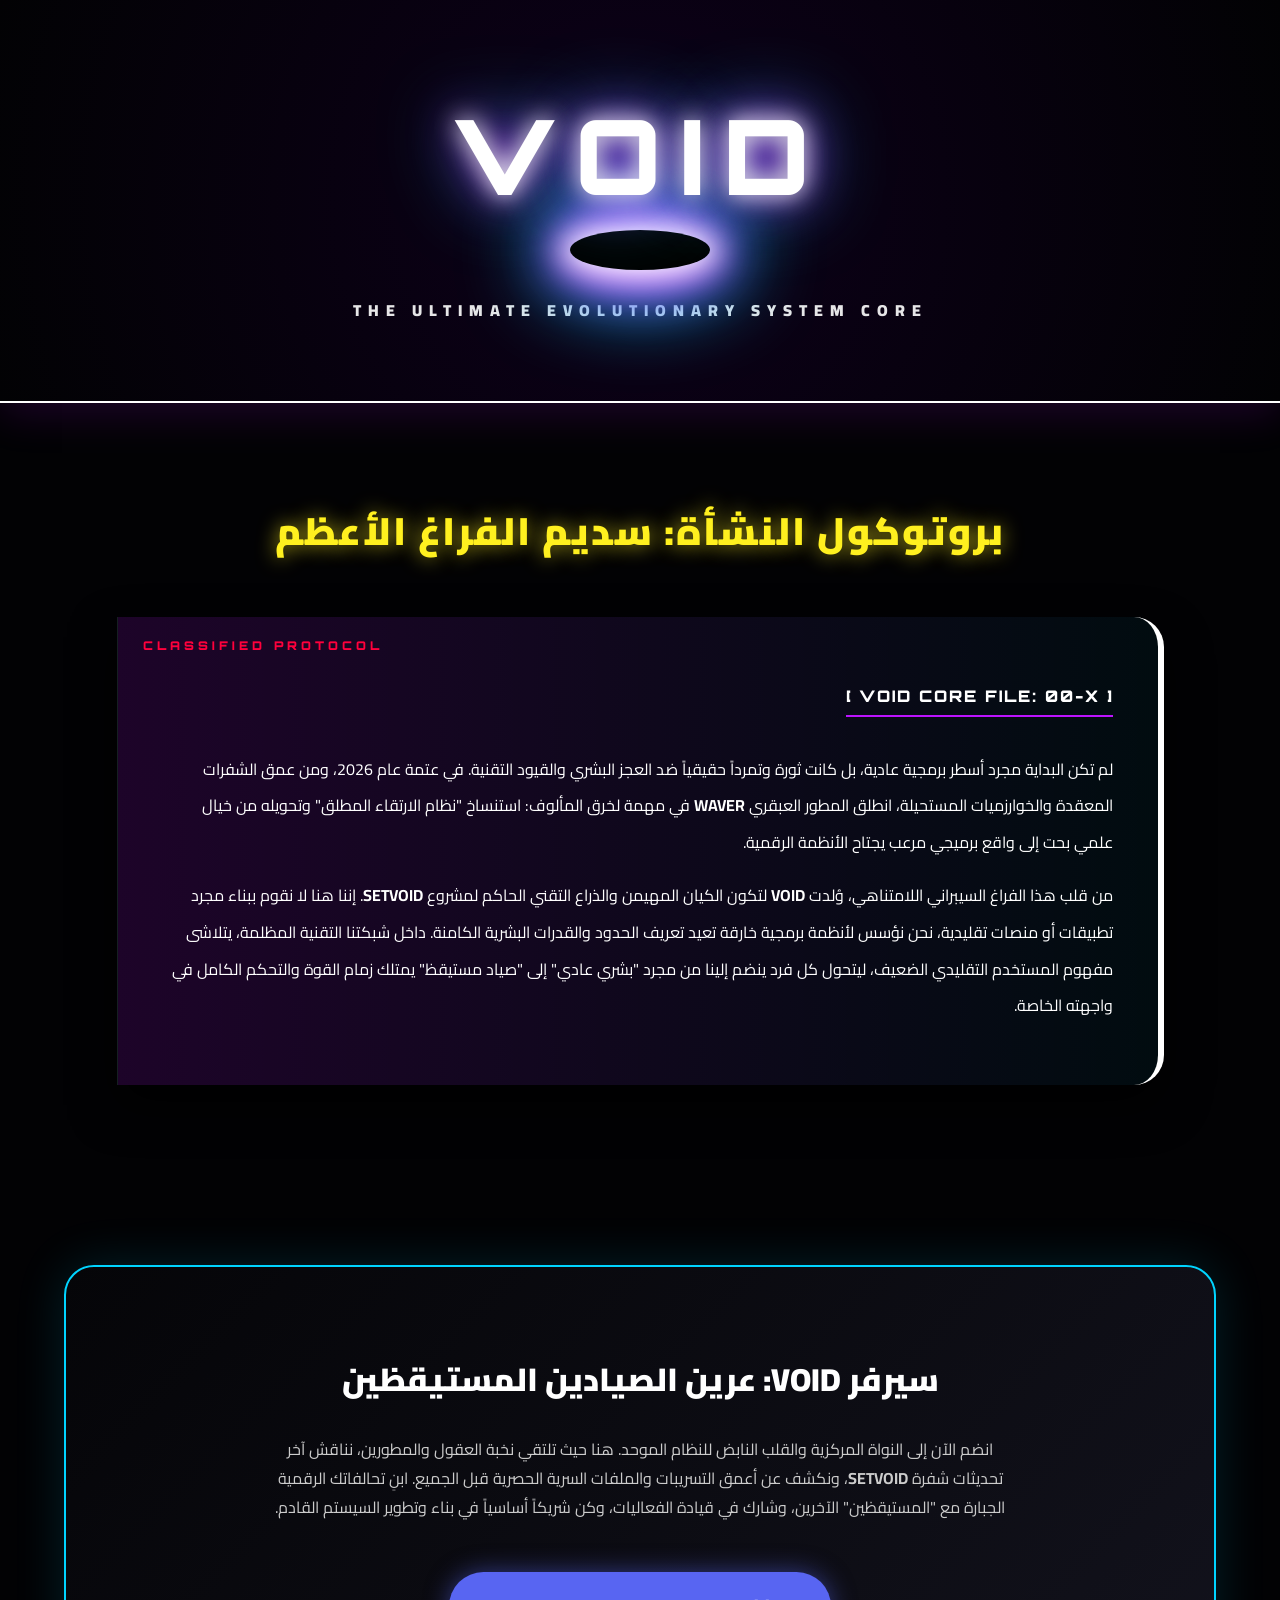
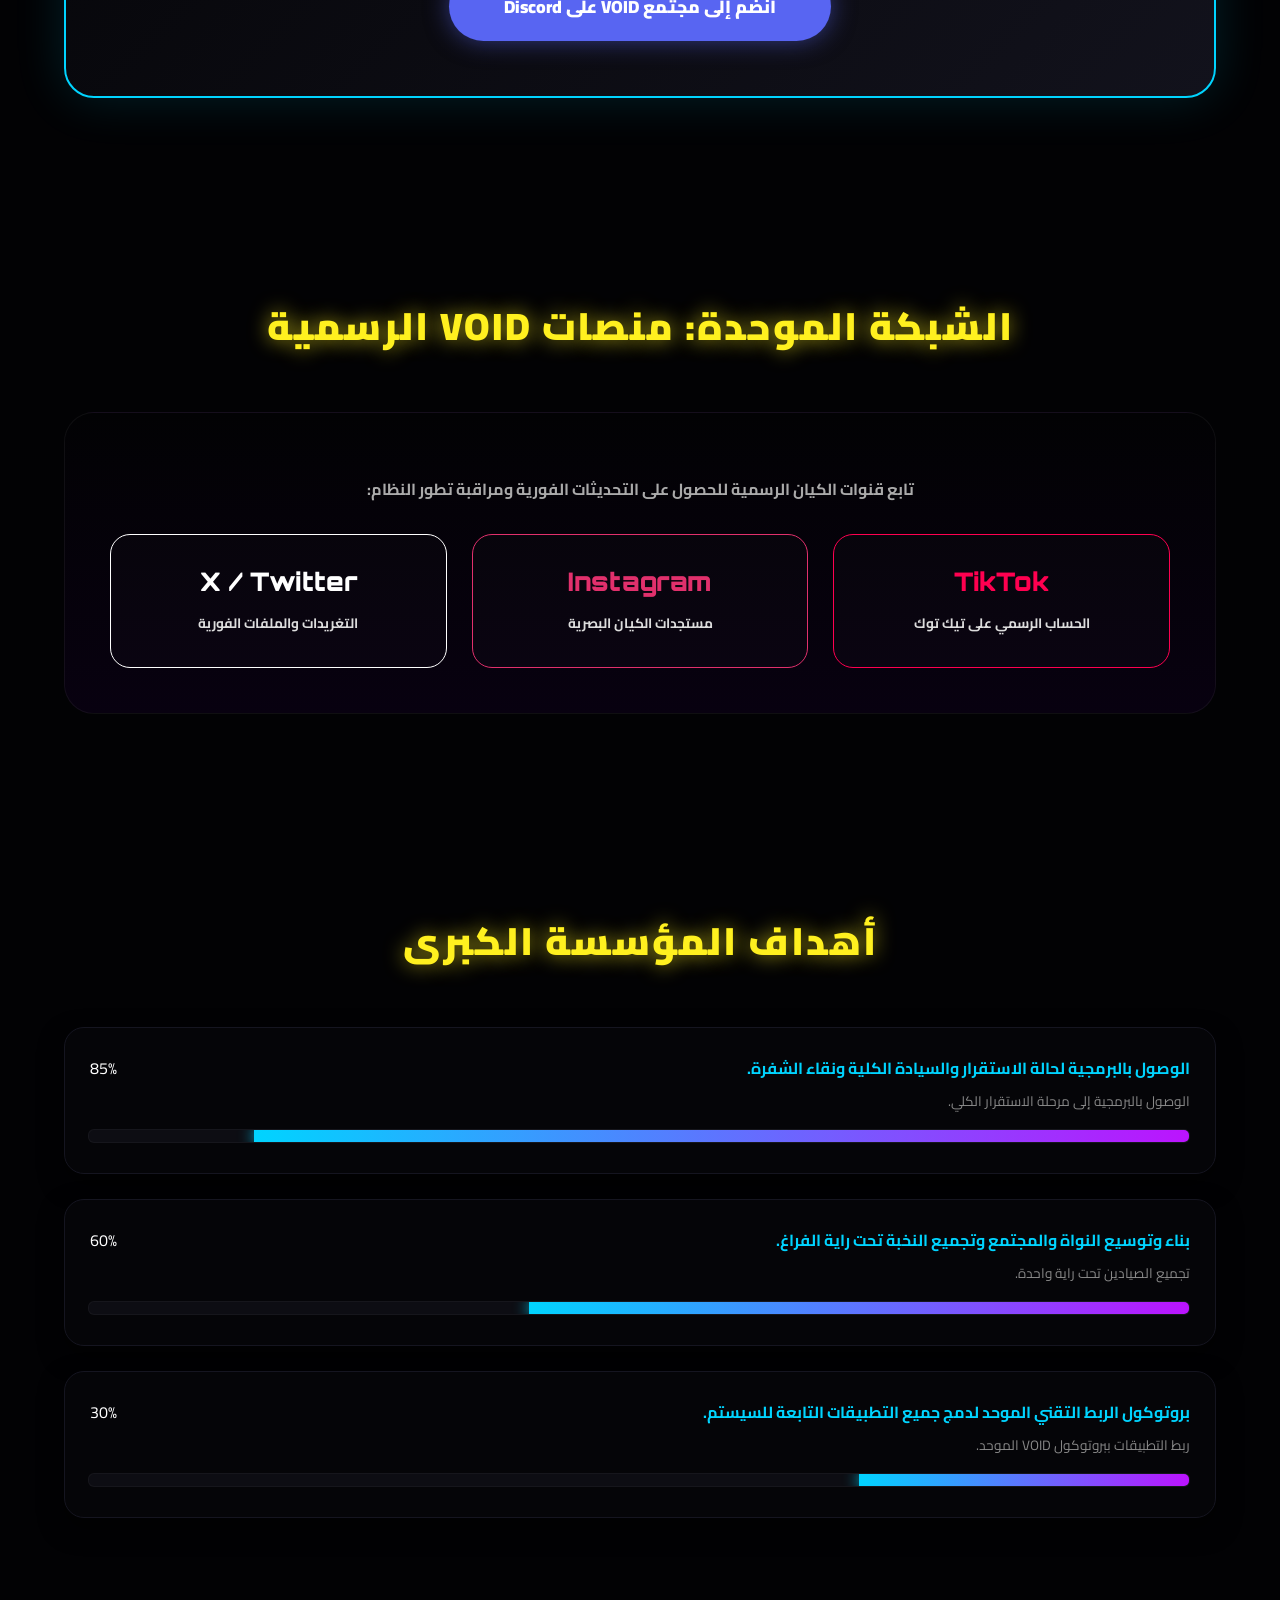
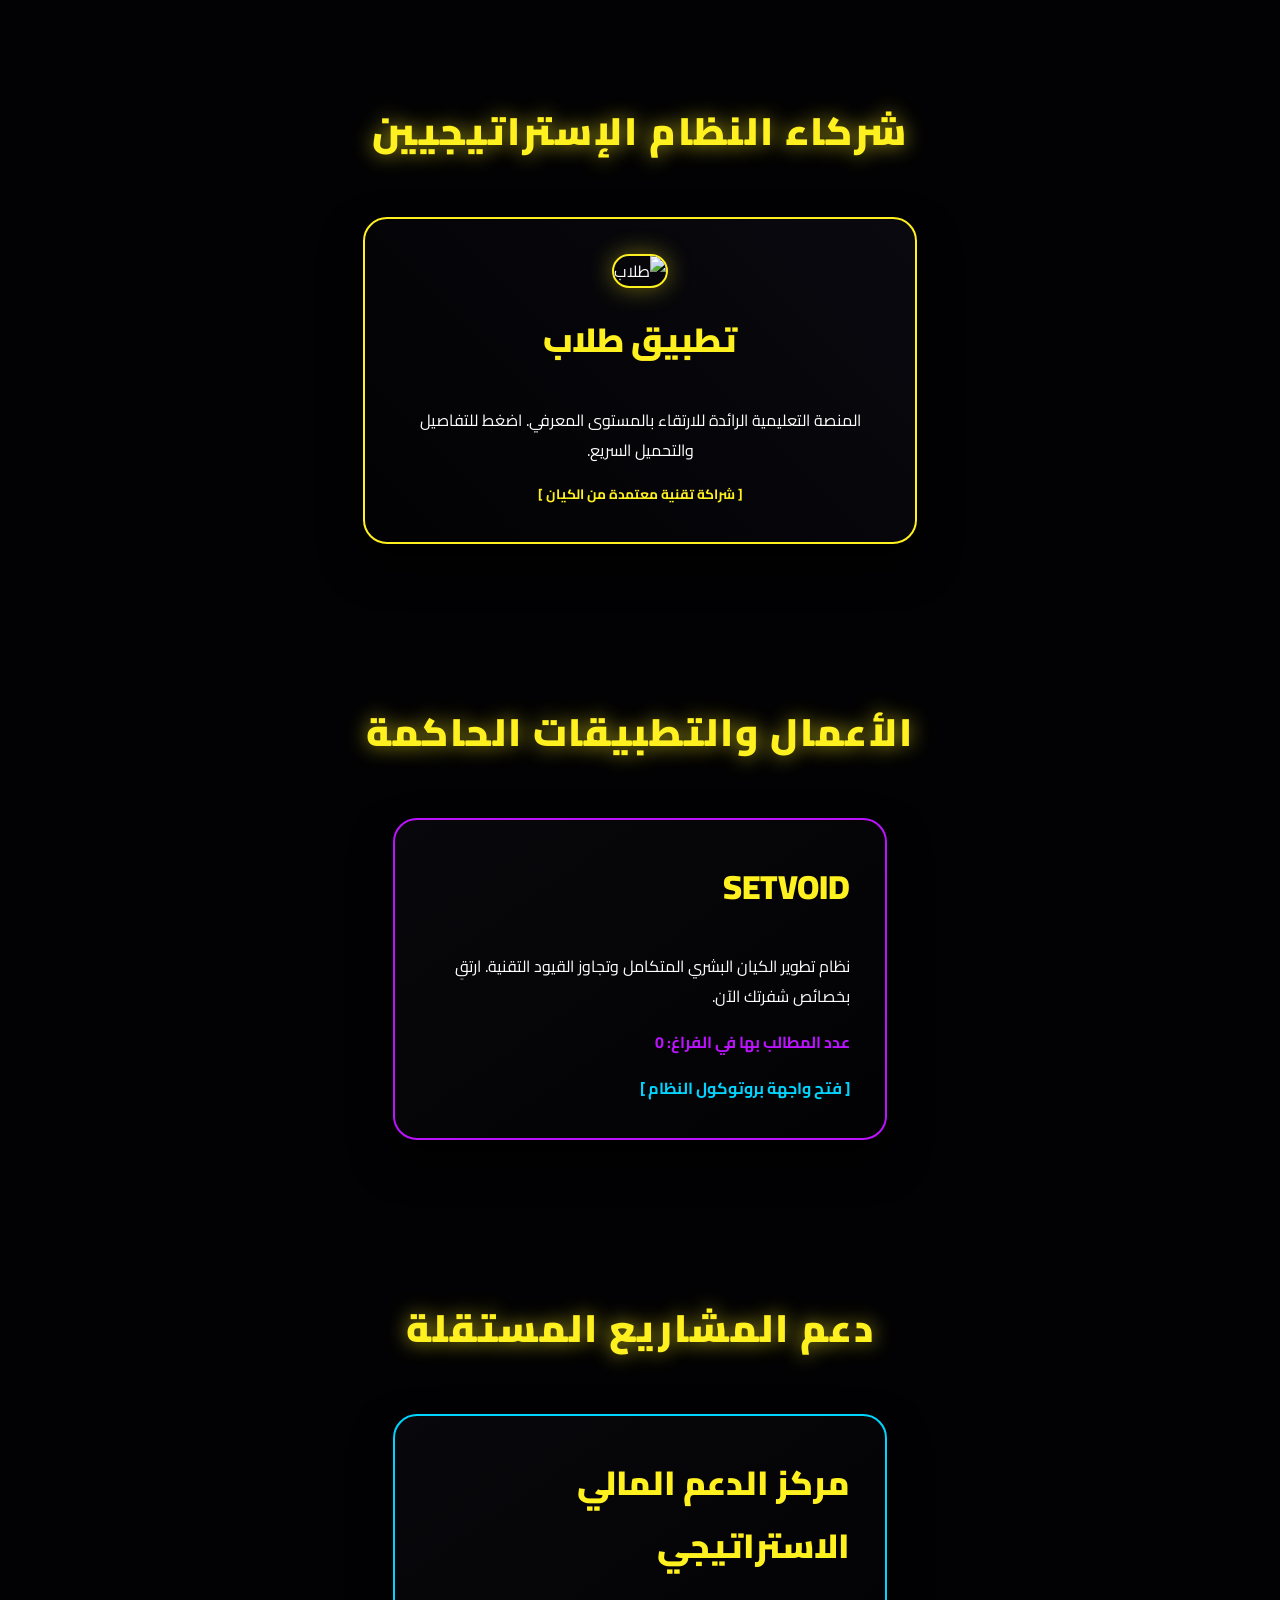
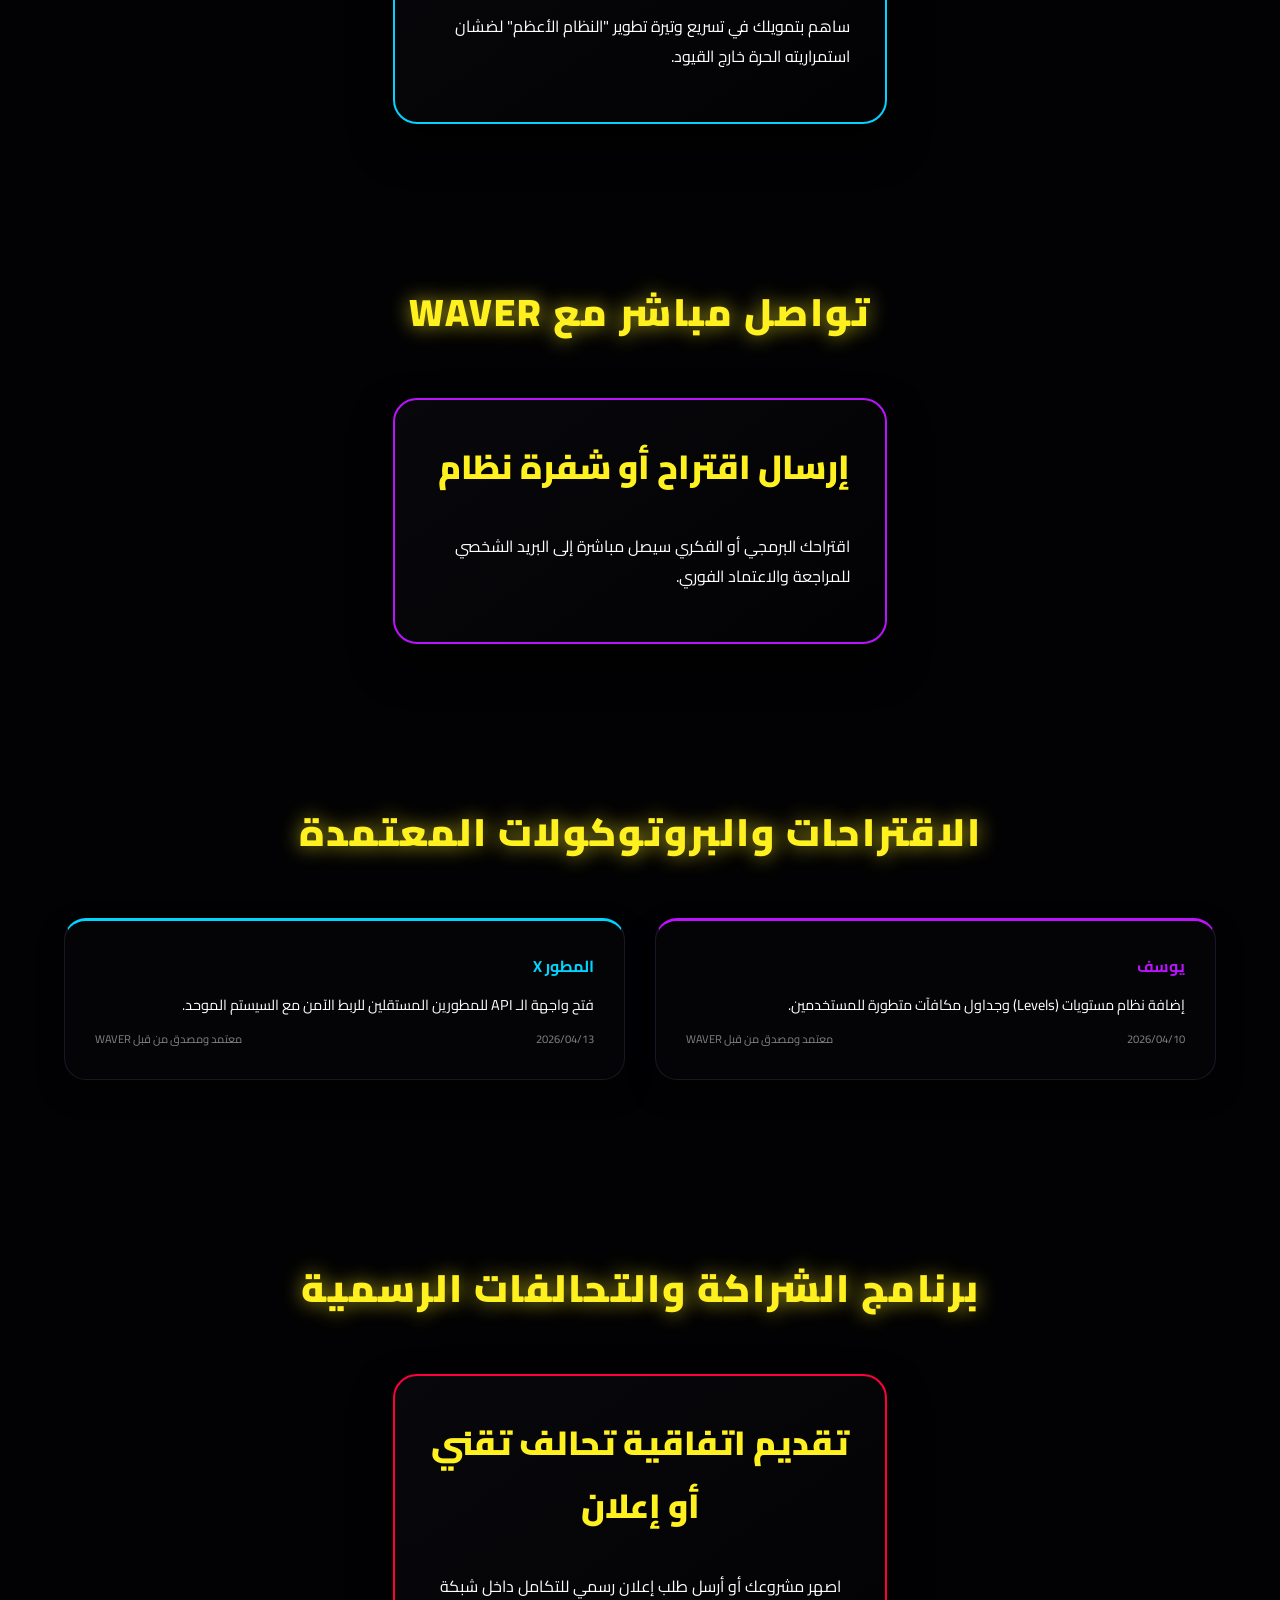
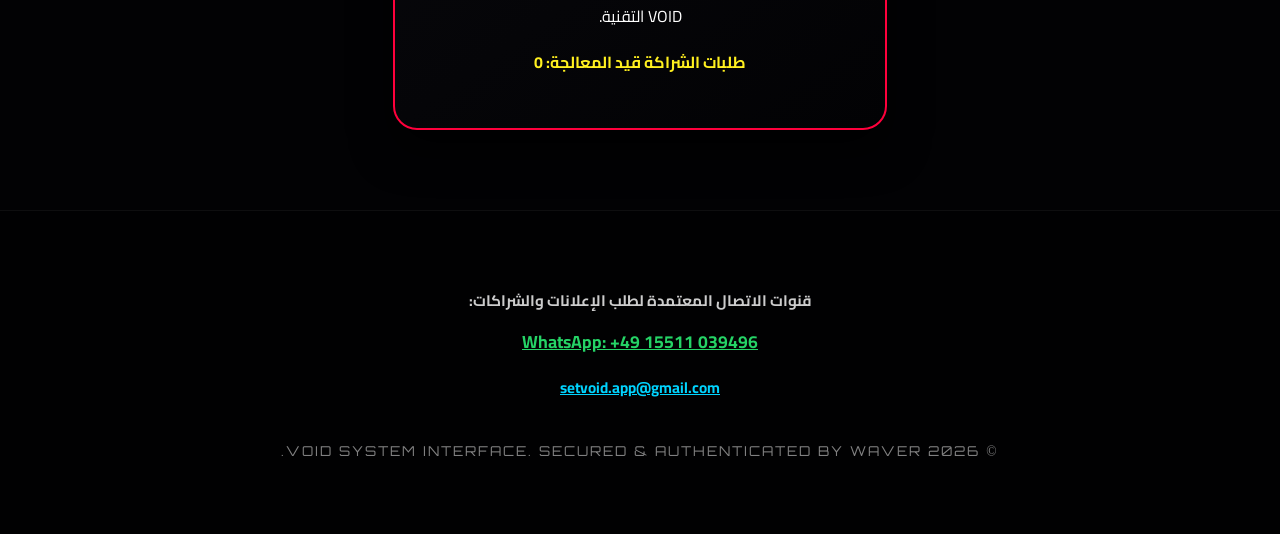
==== commit 28f55a27: "Update index.html" ====
--- a/index.html
+++ b/index.html
@@ -1,7 +1,8 @@
 <!DOCTYPE html>
 <html lang="ar" dir="rtl">
 <head>
-    <script async src="https://www.googletagmanager.com/gtag/js?id=G-M075RD72BB"></script>
+    <!-- Google tag (gtag.js) -->
+<script async src="https://www.googletagmanager.com/gtag/js?id=G-M075RD72BB"></script>
 <script>
   window.dataLayer = window.dataLayer || [];
   function gtag(){dataLayer.push(arguments);}
@@ -17,7 +18,7 @@
         @import url('https://fonts.googleapis.com/css2?family=Orbitron:wght@900&family=Cairo:wght@400;700;900&display=swap');
 
         :root {
-            --bg: #000000;
+            --bg: #020204;
             --p-glow: #bc13fe; 
             --p-dark: #6a0dad;
             --n-blue: #00d4ff;
@@ -25,7 +26,7 @@
             --text: #ffffff;
             --danger: #ff003c;
             --pure-white: #ffffff;
-            --void-deep: #0a0015;
+            --void-deep: #080110;
         }
 
         /* شاشة التحميل - المجرة المصغرة */
@@ -84,12 +85,13 @@
         }
 
         header {
-            padding: 80px 0;
+            padding: 90px 0 60px 0;
             text-align: center;
             border-bottom: 2px solid var(--pure-white);
-            background: radial-gradient(circle at center, #0d001a 0%, #000 100%);
+            background: radial-gradient(circle at center, #0d001a 0%, #020204 100%);
             box-shadow: 0 10px 40px rgba(188, 19, 254, 0.15);
             position: relative;
+            overflow: hidden;
         }
 
         header::after {
@@ -101,65 +103,63 @@
 
         .void-logo {
             font-family: 'Orbitron', sans-serif;
-            font-size: 6rem;
+            font-size: 6.5rem;
             font-weight: 900;
             color: var(--pure-white);
             text-transform: uppercase;
             letter-spacing: 20px;
             text-shadow: 0 0 25px var(--pure-white), 0 0 50px var(--p-glow), 0 0 80px var(--n-blue);
-            margin-bottom: 15px;
-            animation: glitch 4s infinite alternate;
-        }
-
-        .nav-bar {
-            display: flex;
-            justify-content: center;
-            gap: 25px;
-            padding: 22px;
-            background: rgba(0,0,0,0.9);
-            border-bottom: 1px solid var(--p-glow);
-            backdrop-filter: blur(10px);
-            z-index: 1000;
-            position: sticky;
-            top: 0;
-        }
-
-        .nav-bar a {
-            color: var(--pure-white);
-            text-decoration: none;
-            font-weight: bold;
-            font-size: 0.95rem;
-            transition: 0.3s;
-            letter-spacing: 1px;
-        }
-
-        .nav-bar a:hover {
-            color: var(--n-blue);
-            text-shadow: 0 0 12px var(--n-blue);
-        }
-
-        .container { padding: 50px 5%; }
+            margin-bottom: 5px;
+            position: relative;
+            z-index: 10;
+        }
+
+        /* الثقب الأسود الجبار المتحرك تحت اللوجو */
+        .header-black-hole {
+            width: 140px;
+            height: 40px;
+            background: #000;
+            border-radius: 50%;
+            margin: 10px auto 25px auto;
+            position: relative;
+            box-shadow: 0 0 30px 10px #fff, 0 0 50px 20px var(--p-glow), 0 0 80px 30px var(--n-blue);
+            animation: holeAnimate 4s ease-in-out infinite alternate;
+            z-index: 5;
+        }
+
+        @keyframes holeAnimate {
+            0% { transform: scaleX(1) scaleY(1); opacity: 0.8; box-shadow: 0 0 30px 10px #fff, 0 0 50px 20px var(--p-glow), 0 0 80px 30px var(--n-blue); }
+            100% { transform: scaleX(1.3) scaleY(0.8); opacity: 1; box-shadow: 0 0 40px 15px #fff, 0 0 70px 30px var(--n-blue), 0 0 100px 40px var(--p-glow); }
+        }
+
+        .container { padding: 60px 5%; }
         .section-title { 
             color: var(--y-neon); 
             text-align: center; 
-            margin-bottom: 45px; 
-            text-shadow: 0 0 15px rgba(255, 240, 31, 0.6); 
+            margin-bottom: 50px; 
+            text-shadow: 0 0 20px rgba(255, 240, 31, 0.7); 
             font-weight: 900; 
-            font-size: 2.2rem;
+            font-size: 2.4rem;
             letter-spacing: 2px;
+            position: relative;
         }
 
         .story-section {
-            background: linear-gradient(90deg, rgba(188, 19, 254, 0.12), rgba(0, 212, 255, 0.03));
+            background: linear-gradient(90deg, rgba(188, 19, 254, 0.15), rgba(0, 212, 255, 0.05));
             border-right: 6px solid var(--pure-white);
-            border-left: 1px solid rgba(255,255,255,0.05);
-            padding: 40px;
+            border-left: 1px solid rgba(255,255,255,0.08);
+            padding: 45px;
             margin: 20px auto;
             max-width: 950px;
-            border-radius: 0 25px 25px 0;
-            line-height: 2.2;
-            position: relative;
-            box-shadow: 0 15px 35px rgba(0,0,0,0.8);
+            border-radius: 0 30px 30px 0;
+            line-height: 2.3;
+            position: relative;
+            box-shadow: 0 20px 45px rgba(0,0,0,0.9);
+            transition: 0.5s;
+        }
+        .story-section:hover {
+            box-shadow: 0 20px 50px rgba(188, 19, 254, 0.2);
+            border-right-color: var(--n-blue);
         }
 
         .story-section::before {
@@ -174,21 +174,26 @@
         }
 
         .discord-section {
-            background: linear-gradient(135deg, #050505 0%, #111111 100%);
+            background: linear-gradient(135deg, #050508 0%, #12121c 100%);
             border: 2px solid var(--n-blue);
-            border-radius: 25px;
-            padding: 50px;
+            border-radius: 30px;
+            padding: 55px;
             text-align: center;
             margin: 40px 0;
-            box-shadow: 0 0 50px rgba(0, 212, 255, 0.2);
-            position: relative;
+            box-shadow: 0 0 50px rgba(0, 212, 255, 0.15);
+            position: relative;
+            transition: 0.4s;
+        }
+        .discord-section:hover {
+            box-shadow: 0 0 60px rgba(0, 212, 255, 0.4);
+            transform: translateY(-5px);
         }
 
         .discord-btn {
             display: inline-block;
             background: #5865F2;
             color: white;
-            padding: 16px 50px;
+            padding: 18px 55px;
             border-radius: 50px;
             text-decoration: none;
             font-weight: 900;
@@ -198,59 +203,76 @@
             font-size: 1.1rem;
         }
 
-        .discord-btn:hover { transform: scale(1.1) translateY(-3px); box-shadow: 0 0 40px #5865F2; }
+        .discord-btn:hover { transform: scale(1.08) translateY(-3px); box-shadow: 0 0 45px #5865F2; }
 
         /* مواقع التواصل الاجتماعي الجبارة */
         .social-networks-section {
-            background: linear-gradient(180deg, #000 0%, var(--void-deep) 100%);
+            background: linear-gradient(180deg, #020204 0%, var(--void-deep) 100%);
             border: 1px solid rgba(255, 255, 255, 0.05);
-            border-radius: 25px;
-            padding: 40px;
+            border-radius: 30px;
+            padding: 45px;
             margin: 40px 0;
         }
 
         .social-grid {
             display: grid;
-            grid-template-columns: repeat(auto-fit, minmax(220px, 1fr));
-            gap: 20px;
+            grid-template-columns: repeat(auto-fit, minmax(240px, 1fr));
+            gap: 25px;
             width: 100%;
         }
 
         .social-card {
-            background: rgba(255,255,255,0.02);
-            border: 1px solid rgba(188, 19, 254, 0.3);
-            border-radius: 15px;
-            padding: 25px;
+            background: rgba(255,255,255,0.01);
+            border: 1px solid rgba(188, 19, 254, 0.25);
+            border-radius: 20px;
+            padding: 30px;
             text-align: center;
             text-decoration: none;
             color: #fff;
             font-weight: bold;
+            transition: 0.4s cubic-bezier(0.165, 0.84, 0.44, 1);
+            position: relative;
+            overflow: hidden;
+        }
+
+        .social-card::before {
+            content: '';
+            position: absolute;
+            top: 0; left: 0; width: 100%; height: 100%;
+            background: linear-gradient(45deg, transparent, rgba(255,255,255,0.03), transparent);
+            transform: translateX(-100%);
+            transition: 0.6s;
+        }
+
+        .social-card:hover::before { transform: translateX(100%); }
+
+        .social-card:hover {
+            transform: translateY(-8px);
+            background: rgba(188, 19, 254, 0.08);
+            box-shadow: 0 15px 30px rgba(188, 19, 254, 0.25);
+        }
+
+        .goal-item {
+            background: #050508;
+            border: 1px solid #151520;
+            padding: 25px;
+            border-radius: 20px;
+            margin-bottom: 25px;
+            box-shadow: 0 10px 25px rgba(0,0,0,0.6);
             transition: 0.3s;
         }
-
-        .social-card:hover {
-            transform: translateY(-5px);
-            background: rgba(188, 19, 254, 0.1);
-            border-color: var(--p-glow);
-            box-shadow: 0 0 20px rgba(188, 19, 254, 0.3);
-        }
-
-        .goal-item {
-            background: #060606;
-            border: 1px solid #1a1a1a;
-            padding: 20px;
-            border-radius: 15px;
-            margin-bottom: 25px;
-            box-shadow: 0 5px 15px rgba(0,0,0,0.5);
-        }
+        .goal-item:hover {
+            border-color: rgba(0, 212, 255, 0.3);
+        }
+
         .progress-track {
             width: 100%;
-            background: #111;
+            background: #0d0d13;
             height: 12px;
             border-radius: 6px;
             margin: 15px 0 5px 0;
             overflow: hidden;
-            border: 1px solid rgba(255,255,255,0.05);
+            border: 1px solid rgba(255,255,255,0.04);
         }
         .progress-fill {
             height: 100%;
@@ -262,60 +284,69 @@
             display: flex;
             flex-direction: column;
             align-items: center;
-            gap: 30px;
+            gap: 35px;
         }
 
         .card {
-            background: linear-gradient(145deg, #0a0a0a, #020202);
+            background: linear-gradient(145deg, #08080c, #020204);
             border: 2px solid var(--pure-white);
-            border-radius: 20px;
-            padding: 30px;
+            border-radius: 24px;
+            padding: 35px;
             width: 90%;
-            max-width: 400px;
+            max-width: 420px;
             transition: 0.4s cubic-bezier(0.175, 0.885, 0.32, 1.275);
-            box-shadow: 0 15px 30px rgba(0,0,0,0.7);
+            box-shadow: 0 20px 40px rgba(0,0,0,0.8);
             cursor: pointer;
             position: relative;
             overflow: hidden;
         }
 
         .card:hover {
-            transform: translateY(-15px);
+            transform: translateY(-15px) scale(1.02);
             border-color: var(--n-blue);
-            box-shadow: 0 0 45px rgba(0, 212, 255, 0.5);
+            box-shadow: 0 0 50px rgba(0, 212, 255, 0.45);
         }
 
         /* بطاقة الشريك الجبارة */
         .partner-card {
-            background: linear-gradient(225deg, #111 0%, #000 100%);
+            background: linear-gradient(225deg, #09090f 0%, #020204 100%);
             border: 2px solid var(--y-neon) !important;
-            max-width: 460px !important;
+            max-width: 480px !important;
             text-align: center;
         }
         .partner-img {
-            width: 130px;
-            height: 130px;
-            border-radius: 25px;
-            margin-bottom: 18px;
+            width: 135px;
+            height: 135px;
+            border-radius: 28px;
+            margin-bottom: 20px;
             border: 2px solid var(--y-neon);
             box-shadow: 0 0 25px rgba(255, 240, 31, 0.4);
             object-fit: cover;
-        }
-
-        .card h3 { color: var(--y-neon); margin-top: 0; font-size: 2rem; font-weight: 900; }
+            transition: 0.5s;
+        }
+        .partner-card:hover .partner-img {
+            transform: rotate(5deg) scale(1.05);
+        }
+
+        .card h3 { color: var(--y-neon); margin-top: 0; font-size: 2.1rem; font-weight: 900; }
 
         .suggest-grid {
             display: grid;
-            grid-template-columns: repeat(auto-fit, minmax(290px, 1fr));
-            gap: 25px;
+            grid-template-columns: repeat(auto-fit, minmax(300px, 1fr));
+            gap: 30px;
             width: 100%;
         }
         .suggest-card {
-            background: #050505;
-            padding: 25px;
-            border-radius: 18px;
-            border: 1px solid #222;
-            box-shadow: 0 10px 20px rgba(0,0,0,0.4);
+            background: #040407;
+            padding: 30px;
+            border-radius: 22px;
+            border: 1px solid #181825;
+            box-shadow: 0 12px 25px rgba(0,0,0,0.5);
+            transition: 0.3s;
+        }
+        .suggest-card:hover {
+            transform: translateY(-5px);
+            border-color: rgba(255,255,255,0.15);
         }
 
         .modal {
@@ -333,16 +364,16 @@
         .modal.show { display: block; opacity: 1; }
 
         .modal-content {
-            background: #030303;
+            background: #030305;
             margin: 6% auto;
             width: 90%;
             max-width: 560px;
             border: 2px solid var(--p-glow);
             border-radius: 30px;
-            padding: 30px;
+            padding: 35px;
             transform: scale(0.6);
             transition: transform 0.4s cubic-bezier(0.175, 0.885, 0.32, 1.275);
-            box-shadow: 0 0 50px rgba(188, 19, 254, 0.3);
+            box-shadow: 0 0 60px rgba(188, 19, 254, 0.35);
         }
 
         .modal.show .modal-content { transform: scale(1); }
@@ -382,18 +413,17 @@
 
         .dl-btn:hover { background: var(--n-blue); color: #000; box-shadow: 0 0 25px var(--n-blue); }
 
-        .stats-area { background: #000; padding: 80px 5%; text-align: center; position: relative; }
+        .stats-area { background: #020204; padding: 80px 5%; text-align: center; position: relative; }
         
         input, textarea {
-            width: 100%; background: #050505; border: 1px solid var(--p-glow);
-            padding: 15px; margin: 12px 0; color: white; border-radius: 10px; box-sizing: border-box;
+            width: 100%; background: #050508; border: 1px solid var(--p-glow);
+            padding: 16px; margin: 12px 0; color: white; border-radius: 12px; box-sizing: border-box;
             transition: 0.3s;
         }
         input:focus, textarea:focus { border-color: var(--n-blue); outline: none; box-shadow: 0 0 10px var(--n-blue); }
 
-        footer { padding: 60px; text-align: center; border-top: 1px solid rgba(255, 255, 255, 0.05); background: #020202; }
-        .social a { color: var(--pure-white); margin: 0 15px; text-decoration: none; font-weight: bold; transition: 0.3s; }
-        .social a:hover { color: var(--p-glow); }
+        footer { padding: 60px; text-align: center; border-top: 1px solid rgba(255, 255, 255, 0.05); background: #010102; }
+        .social p { font-size: 0.95rem; font-weight: bold; margin-bottom: 10px; }
     </style>
 </head>
 <body>
@@ -404,14 +434,10 @@
         <p style="position: absolute; bottom: 20%; font-family: 'Orbitron'; letter-spacing: 6px; color: var(--n-blue); font-size: 0.75rem; font-weight: 900;">INITIALIZING SYSTEM INTO VOID...</p>
     </div>
 
-    <nav class="nav-bar">
-        <a href="index.html">الرئيسية</a>
-        <a href="privacy.html">سياسة الخصوصية</a>
-        <a href="contact.html">اتصل بنا</a>
-    </nav>
-
     <header>
         <div class="void-logo">VOID</div>
+        <!-- الثقب الأسود الجبار المتحرك -->
+        <div class="header-black-hole"></div>
         <p style="color: var(--pure-white); opacity: 0.9; letter-spacing: 7px; font-weight: 900;">THE ULTIMATE EVOLUTIONARY SYSTEM CORE</p>
     </header>
 
@@ -432,22 +458,23 @@
         </div>
     </div>
 
+    <!-- قسم مواقع التواصل الاجتماعي المعدلة للتطبيق -->
     <div class="container">
         <h2 class="section-title">الشبكة الموحدة: منصات VOID الرسمية</h2>
         <div class="social-networks-section">
             <p style="text-align: center; color: #aaa; margin-bottom: 30px; font-weight: bold;">تابع قنوات الكيان الرسمية للحصول على التحديثات الفورية ومراقبة تطور النظام:</p>
             <div class="social-grid">
-                <a href="https://youtube.com/@YOUR_CHANNEL" target="_blank" class="social-card" style="border-color: #ff0000;">
-                    <div style="color: #ff0000; font-size: 1.5rem; margin-bottom: 10px;">YouTube</div>
-                    <span style="font-size: 0.85rem; color: #ddd;">شروحات واستعراض النظام</span>
+                <a href="https://www.tiktok.com/@setvoidofficial" target="_blank" class="social-card" style="border-color: #ff0050;">
+                    <div style="color: #ff0050; font-size: 1.6rem; margin-bottom: 10px; font-family: 'Orbitron'; font-weight: 900;">TikTok</div>
+                    <span style="font-size: 0.85rem; color: #ddd;">الحساب الرسمي على تيك توك</span>
                 </a>
-                <a href="https://telegram.me/YOUR_CHANNEL" target="_blank" class="social-card" style="border-color: #0088cc;">
-                    <div style="color: #0088cc; font-size: 1.5rem; margin-bottom: 10px;">Telegram</div>
-                    <span style="font-size: 0.85rem; color: #ddd;">التسريبات والملفات الفورية</span>
+                <a href="https://www.instagram.com/setvoid.official" target="_blank" class="social-card" style="border-color: #e1306c;">
+                    <div style="color: #e1306c; font-size: 1.6rem; margin-bottom: 10px; font-family: 'Orbitron'; font-weight: 900;">Instagram</div>
+                    <span style="font-size: 0.85rem; color: #ddd;">مستجدات الكيان البصرية</span>
                 </a>
-                <a href="https://tiktok.com/@YOUR_ACCOUNT" target="_blank" class="social-card" style="border-color: #ff0050;">
-                    <div style="color: #ff0050; font-size: 1.5rem; margin-bottom: 10px;">TikTok</div>
-                    <span style="font-size: 0.85rem; color: #ddd;">مقاطع قصيرة وتحديثات سريعة</span>
+                <a href="https://x.com/setvoidOfficial" target="_blank" class="social-card" style="border-color: #ffffff;">
+                    <div style="color: #ffffff; font-size: 1.6rem; margin-bottom: 10px; font-family: 'Orbitron'; font-weight: 900;">X / Twitter</div>
+                    <span style="font-size: 0.85rem; color: #ddd;">التغريدات والملفات الفورية</span>
                 </a>
             </div>
         </div>
@@ -487,7 +514,7 @@
         <div class="grid">
             <div class="card" style="border-color: var(--n-blue);" onclick="openModal('supportModal')">
                 <h3>مركز الدعم المالي الاستراتيجي</h3>
-                <p>ساهم بتمويلك في تسريع وتيرة تطوير "النظام الأعظم" لضمان استمراريته الحرة خارج القيود.</p>
+                <p>ساهم بتمويلك في تسريع وتيرة تطوير "النظام الأعظم" لضشان استمراريته الحرة خارج القيود.</p>
             </div>
         </div>
     </section>
@@ -497,7 +524,7 @@
         <div class="grid">
             <div class="card" style="border-color: var(--p-glow);" onclick="openModal('contactModal')">
                 <h3>إرسال اقتراح أو شفرة نظام</h3>
-                <p>اقتراحك البرمجي أو الفكري سيصل مباشرة إلى البريد الشخصي لـ WAVER للمراجعة والاعتماد الفوري.</p>
+                <p>اقتراحك البرمجي أو الفكري سيصل مباشرة إلى البريد الشخصي للمراجعة والاعتماد الفوري.</p>
             </div>
         </div>
     </section>
@@ -510,8 +537,8 @@
     <section class="stats-area">
         <h2 class="section-title">برنامج الشراكة والتحالفات الرسمية</h2>
         <div class="card" style="border-color: var(--danger); margin: auto;" onclick="openModal('partnerModal')">
-            <h3>تقديم اتفاقية تحالف تقني</h3>
-            <p>اصهر مشروعك البرمجي أو تطبيقك داخل شبكة VOID التقنية الرسمية.</p>
+            <h3>تقديم اتفاقية تحالف تقني أو إعلان</h3>
+            <p>اصهر مشروعك أو أرسل طلب إعلان رسمي للتكامل داخل شبكة VOID التقنية.</p>
             <p style="color: var(--y-neon); font-weight: bold; margin-top: 15px;">طلبات الشراكة قيد المعالجة: <span id="partnerCount">0</span></p>
         </div>
     </section>
@@ -537,7 +564,7 @@
         <div class="modal-content">
             <span class="close-btn" onclick="closeModal('contactModal')">&times;</span>
             <h2 style="color: var(--n-blue);">بروتوكول التواصل الآمن</h2>
-            <input type="text" id="senderName" placeholder="اسمك المشعار أو التعريفي بالنظام">
+            <input type="text" id="senderName" placeholder="اسمك المستعار أو التعريفي بالنظام">
             <textarea id="senderMsg" rows="4" placeholder="اكتب اقتراحك البرمجي هنا ليتم مراجعته من قبل المطور..."></textarea>
             <button class="dl-btn" onclick="sendToWaver()">إرسال الشفرة إلى النظام</button>
         </div>
@@ -562,28 +589,34 @@
             <span class="close-btn" onclick="closeModal('supportModal')">&times;</span>
             <h2 style="color: var(--n-blue);">المشاريع والمحركات المتاحة</h2>
             <div class="news-item" style="border-color: var(--y-neon);">تطبيق ونواة SETVOID (مفتوح للدعم المباشر)</div>
-            <p>دعمك المالي يضمن استمرار تدفق التطوير الحر والبرمجيات الخالية تماماً من الرقابة والقيود الحاضنة.</p>
+            <p>دعمك المالي يضمن استمرار تدفق التطوير الحر والبرمجيات الخالية تماماً من الرقابة والقيود الحاضنة عبر البريد المعتمد.</p>
         </div>
     </div>
 
     <div id="partnerModal" class="modal">
         <div class="modal-content">
             <span class="close-btn" onclick="closeModal('partnerModal')">&times;</span>
-            <h2 style="color: var(--danger);">اتفاقية التحالف والشراكة</h2>
-            <input type="text" id="pAppName" placeholder="اسم تطبيقك / مشروعك البرمجي">
-            <input type="text" id="pSocials" placeholder="رابط مواقع التواصل الاجتماعي أو مستودع الكود">
+            <h2 style="color: var(--danger);">اتفاقية التحالف والشراكة / الإعلانات</h2>
+            <input type="text" id="pAppName" placeholder="اسم تطبيقك / مشروعك أو الجهة المعلنة">
+            <input type="text" id="pSocials" placeholder="رقم هاتف أو رابط تواصل">
             <div class="warning-box">
-                ⚠️ تحذير صارم: أي محاولات إرسال طلبات عشوائية أو غير جادة ستؤدي إلى إدراج خادمك وجهازك في القائمة السوداء للنظام بشكل نهائي.
-            </div>
-            <button class="dl-btn" style="border-color: var(--danger); color: var(--danger);" onclick="handlePartnerRequest()">تقديم طلب تحالف رسمي</button>
+                ⚠️ تذكير: تقديم الطلبات الرسمية يتم توجيهه مباشرة لمعالجة واتساب الفورية أو البريد الرسمي.
+            </div>
+            <button class="dl-btn" style="border-color: var(--danger); color: var(--danger);" onclick="handlePartnerRequest()">تقديم طلب شراكة / إعلان</button>
         </div>
     </div>
 
     <footer>
         <div class="social">
-            <a href="index.html">الرئيسية</a> | <a href="privacy.html">سياسة الخصوصية</a> | <a href="contact.html">اتصل بنا</a>
-        </div>
-        <p style="margin-top:30px; opacity:0.5; font-size: 0.85rem; font-family: 'Orbitron'; letter-spacing: 2px;">© 2026 VOID SYSTEM INTERFACE. SECURED & AUTHENTICATED BY WAVER.</p>
+            <p style="opacity: 0.8;">قنوات الاتصال المعتمدة لطلب الإعلانات والشراكات:</p>
+            <p style="direction: ltr; margin: 10px 0;">
+                <a href="https://wa.me/4915511039496" target="_blank" style="color: #25D366; font-size: 1.1rem;">WhatsApp: +49 15511 039496</a>
+            </p>
+            <p style="direction: ltr;">
+                <a href="mailto:setvoid.app@gmail.com" style="color: var(--n-blue);">setvoid.app@gmail.com</a>
+            </p>
+        </div>
+        <p style="margin-top:40px; opacity:0.5; font-size: 0.85rem; font-family: 'Orbitron'; letter-spacing: 2px;">© 2026 VOID SYSTEM INTERFACE. SECURED & AUTHENTICATED BY WAVER.</p>
     </footer>
 
     <script>
@@ -641,13 +674,13 @@
         function handlePreOrder() {
             dCount++;
             document.getElementById('demandCount').innerText = dCount;
-            window.location.href = `mailto:momnsuper2010@gmail.com?subject=SETVOID PRE-ORDER&body=أرغب في الانضمام للرتب العليا...`;
+            window.location.href = `mailto:setvoid.app@gmail.com?subject=SETVOID PRE-ORDER&body=أرغب في الانضمام للرتب العليا...`;
         }
 
         function sendToWaver() {
             const n = document.getElementById('senderName').value;
             const m = document.getElementById('senderMsg').value;
-            window.location.href = `mailto:momnsuper2010@gmail.com?subject=New Suggestion from ${n}&body=${encodeURIComponent(m)}`;
+            window.location.href = `mailto:setvoid.app@gmail.com?subject=New Suggestion from ${n}&body=${encodeURIComponent(m)}`;
             alert("تم إرسال اقتراحك للمراجعة. سيظهر هنا في حال تم اعتماده من WAVER.");
         }
 
@@ -655,7 +688,7 @@
             pCount++;
             document.getElementById('partnerCount').innerText = pCount;
             const app = document.getElementById('pAppName').value;
-            window.location.href = `mailto:momnsuper2010@gmail.com?subject=PARTNERSHIP REQUEST&body=طلب شراكة لـ: ${app}`;
+            window.location.href = `https://wa.me/4915511039496?text=${encodeURIComponent('طلب شراكة / إعلان لـ: ' + app)}`;
         }
 
         function openModal(id) {
@@ -680,11 +713,5 @@
         loadSuggestions();
     </script>
 </body>
-    <div id="frame" style="width: 100%;margin: auto;position: relative; z-index: 99998;">
-          <iframe data-aa='2436810' src='//acceptable.a-ads.com/2436810/?size=Adaptive'
-                            style='border:0; padding:0; width:70%; height:auto; overflow:hidden;display: block;margin: auto'></iframe>
-        </div>
-
 <script defer src="/_vercel/insights/script.js"></script>
-
 </html>
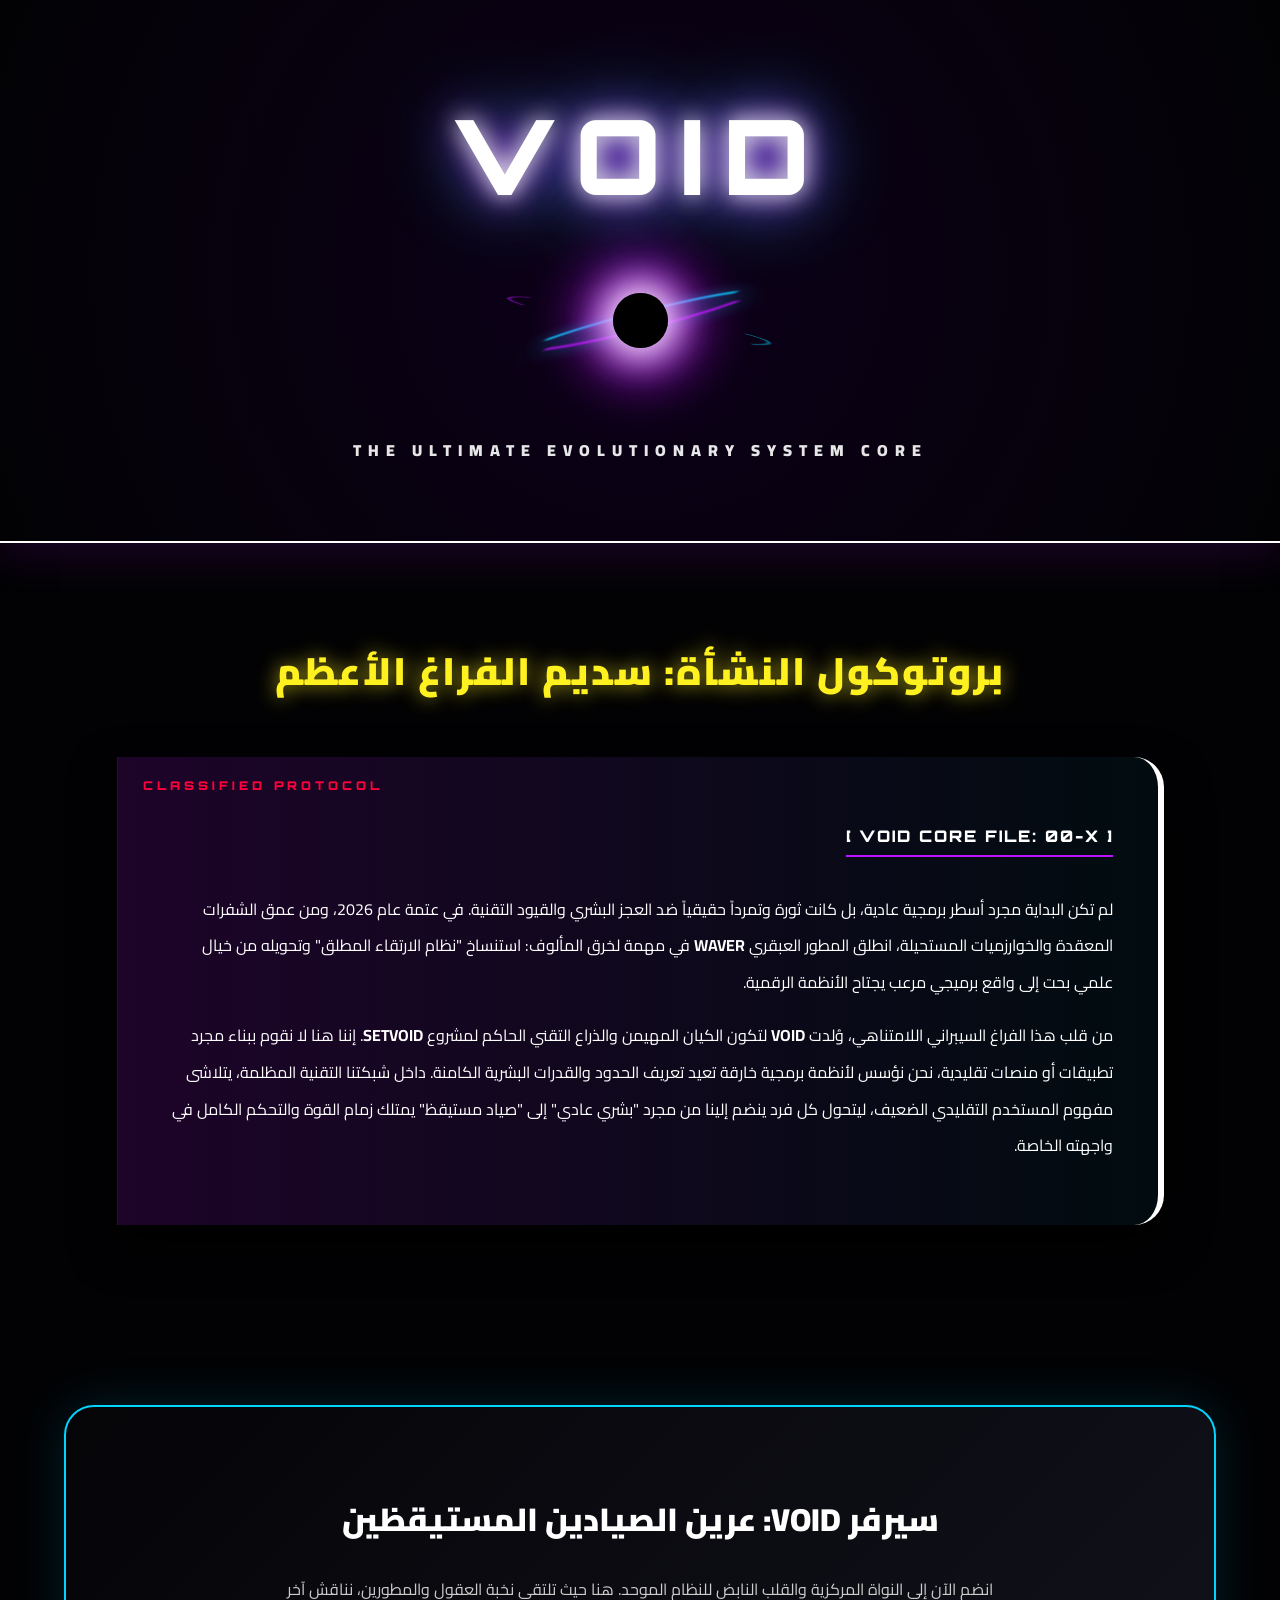
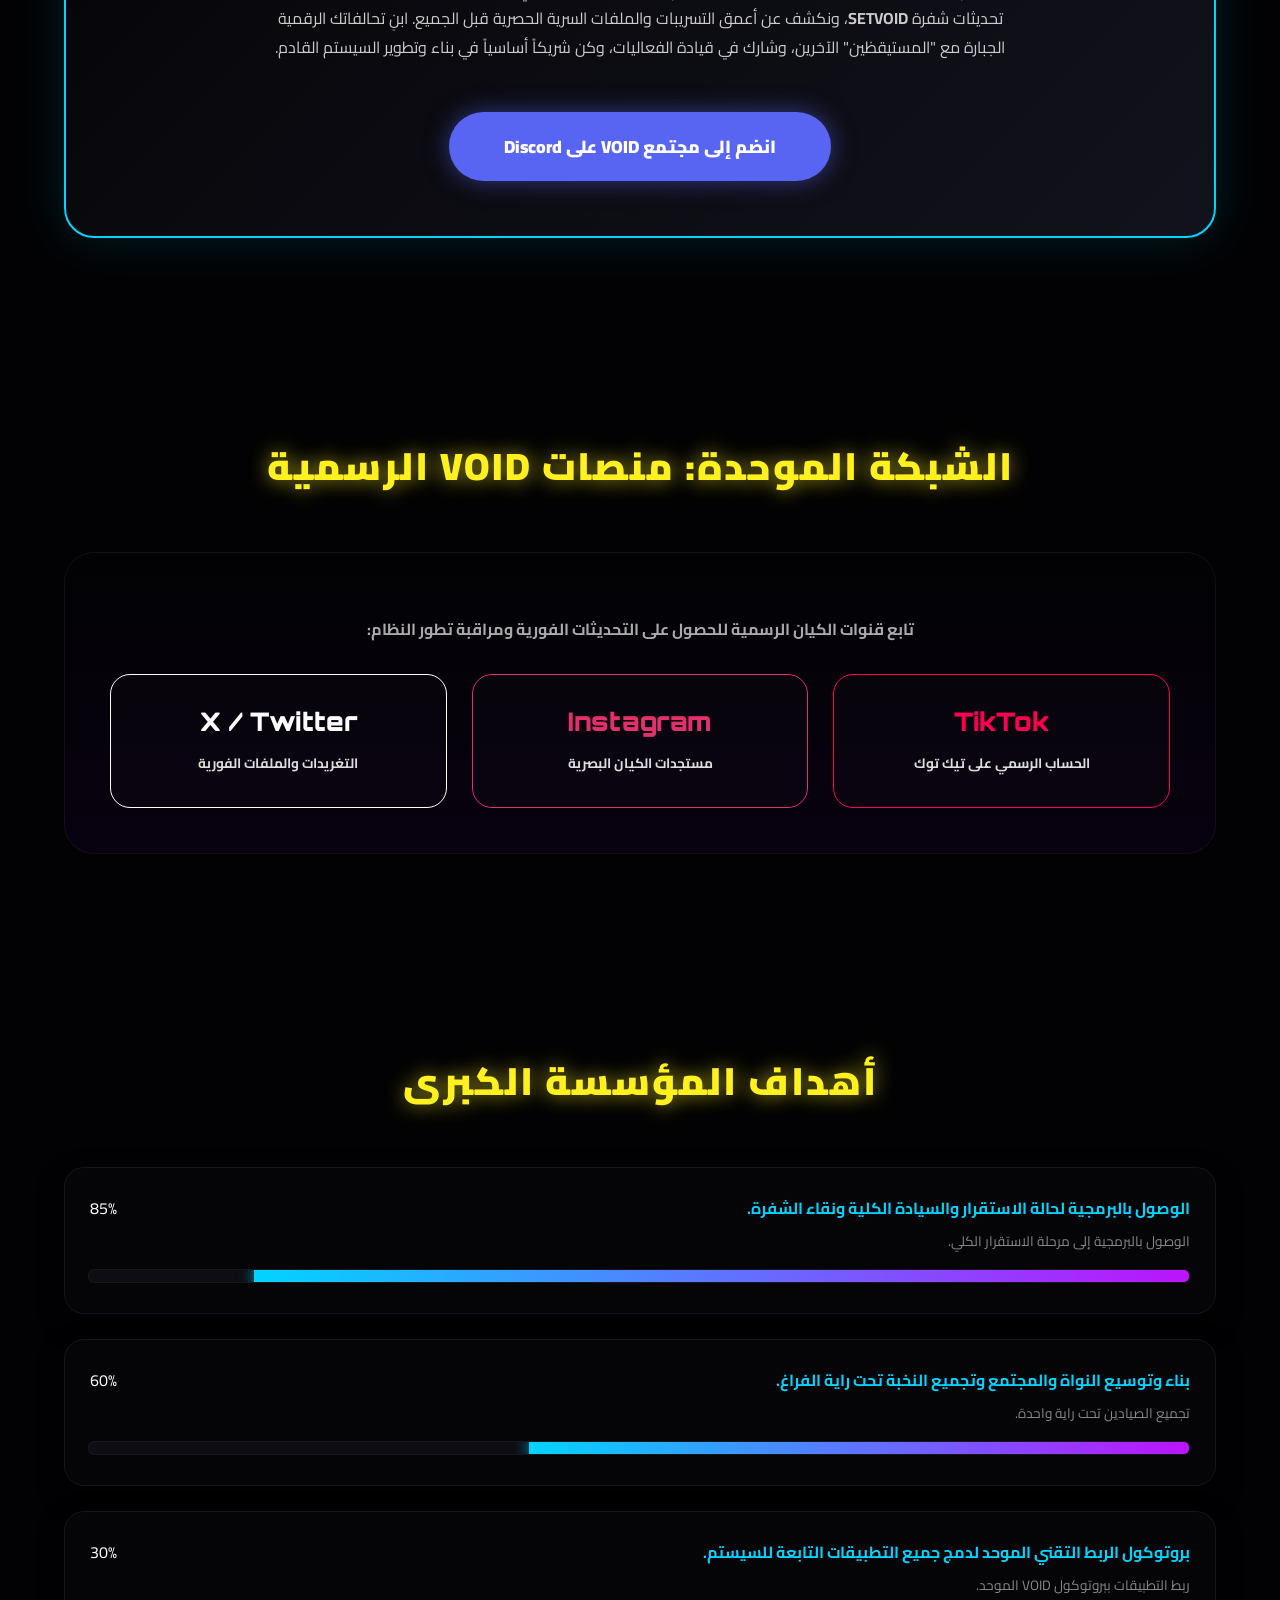
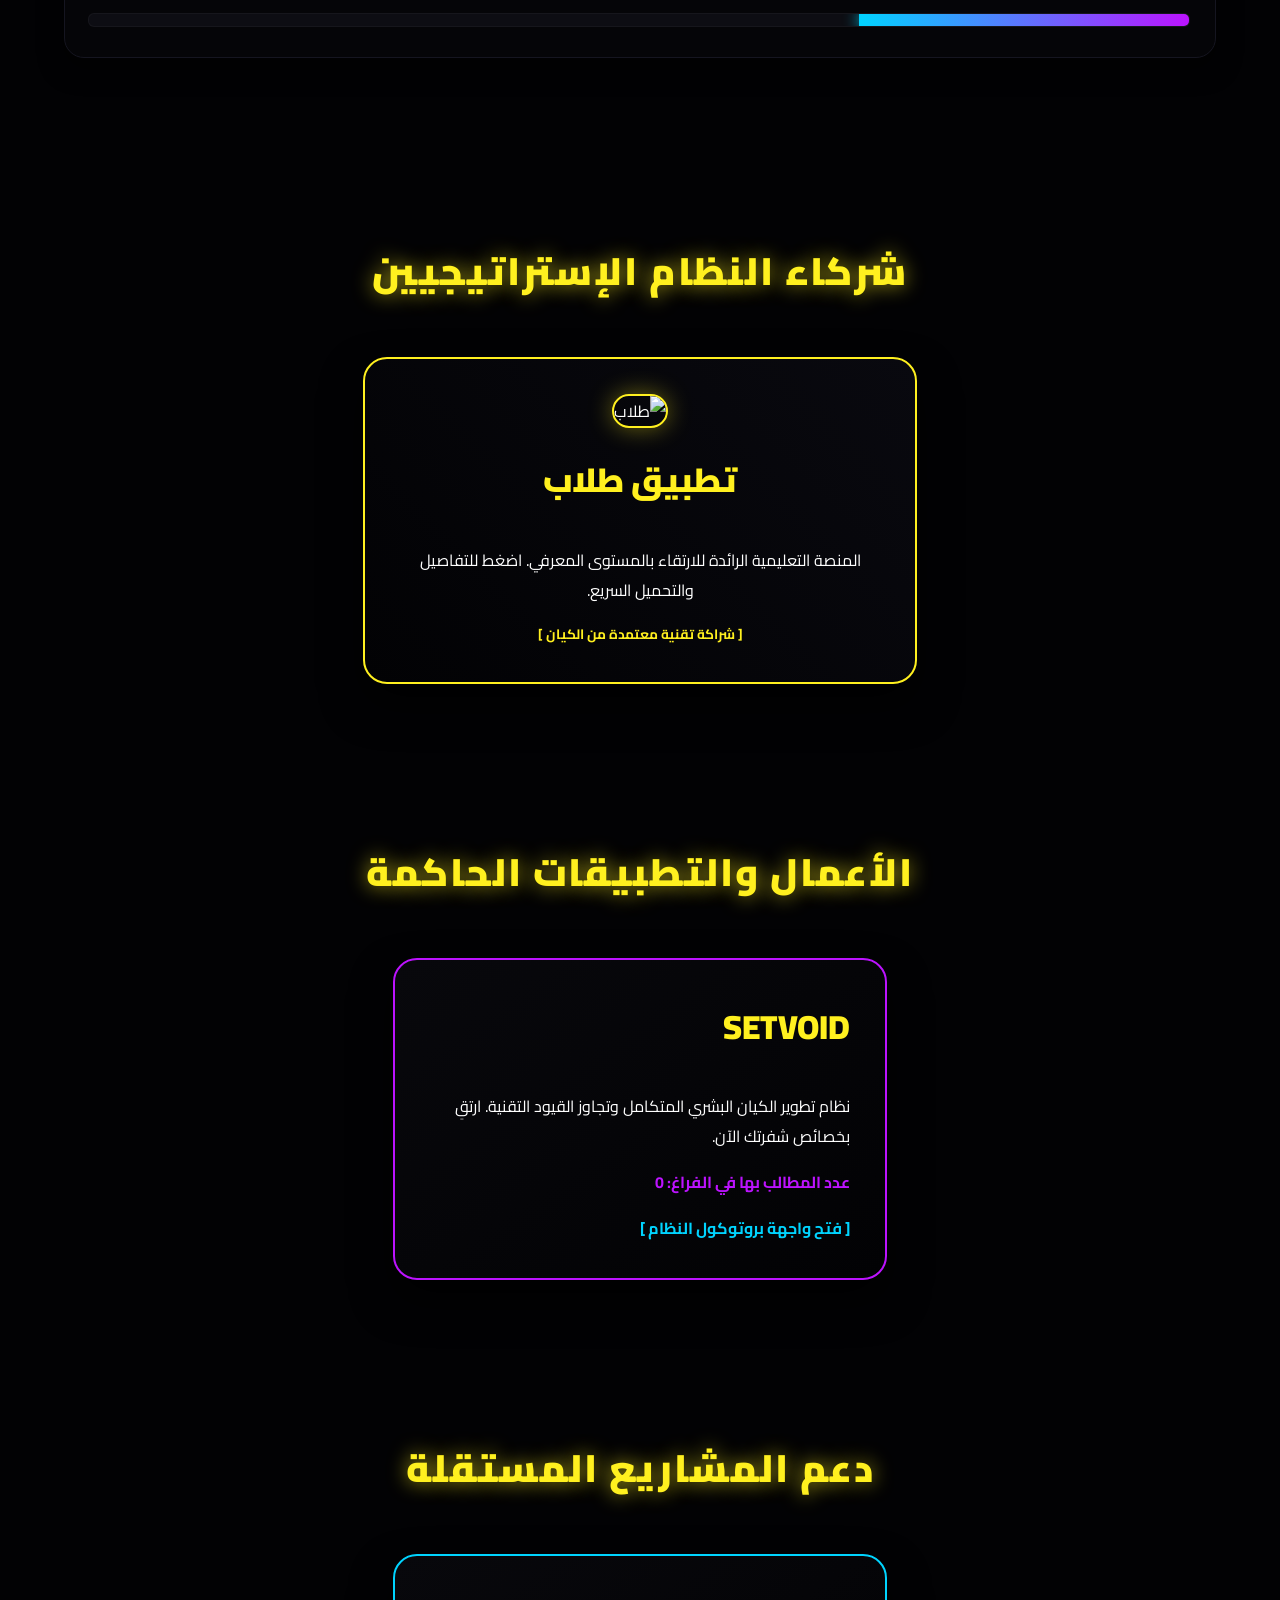
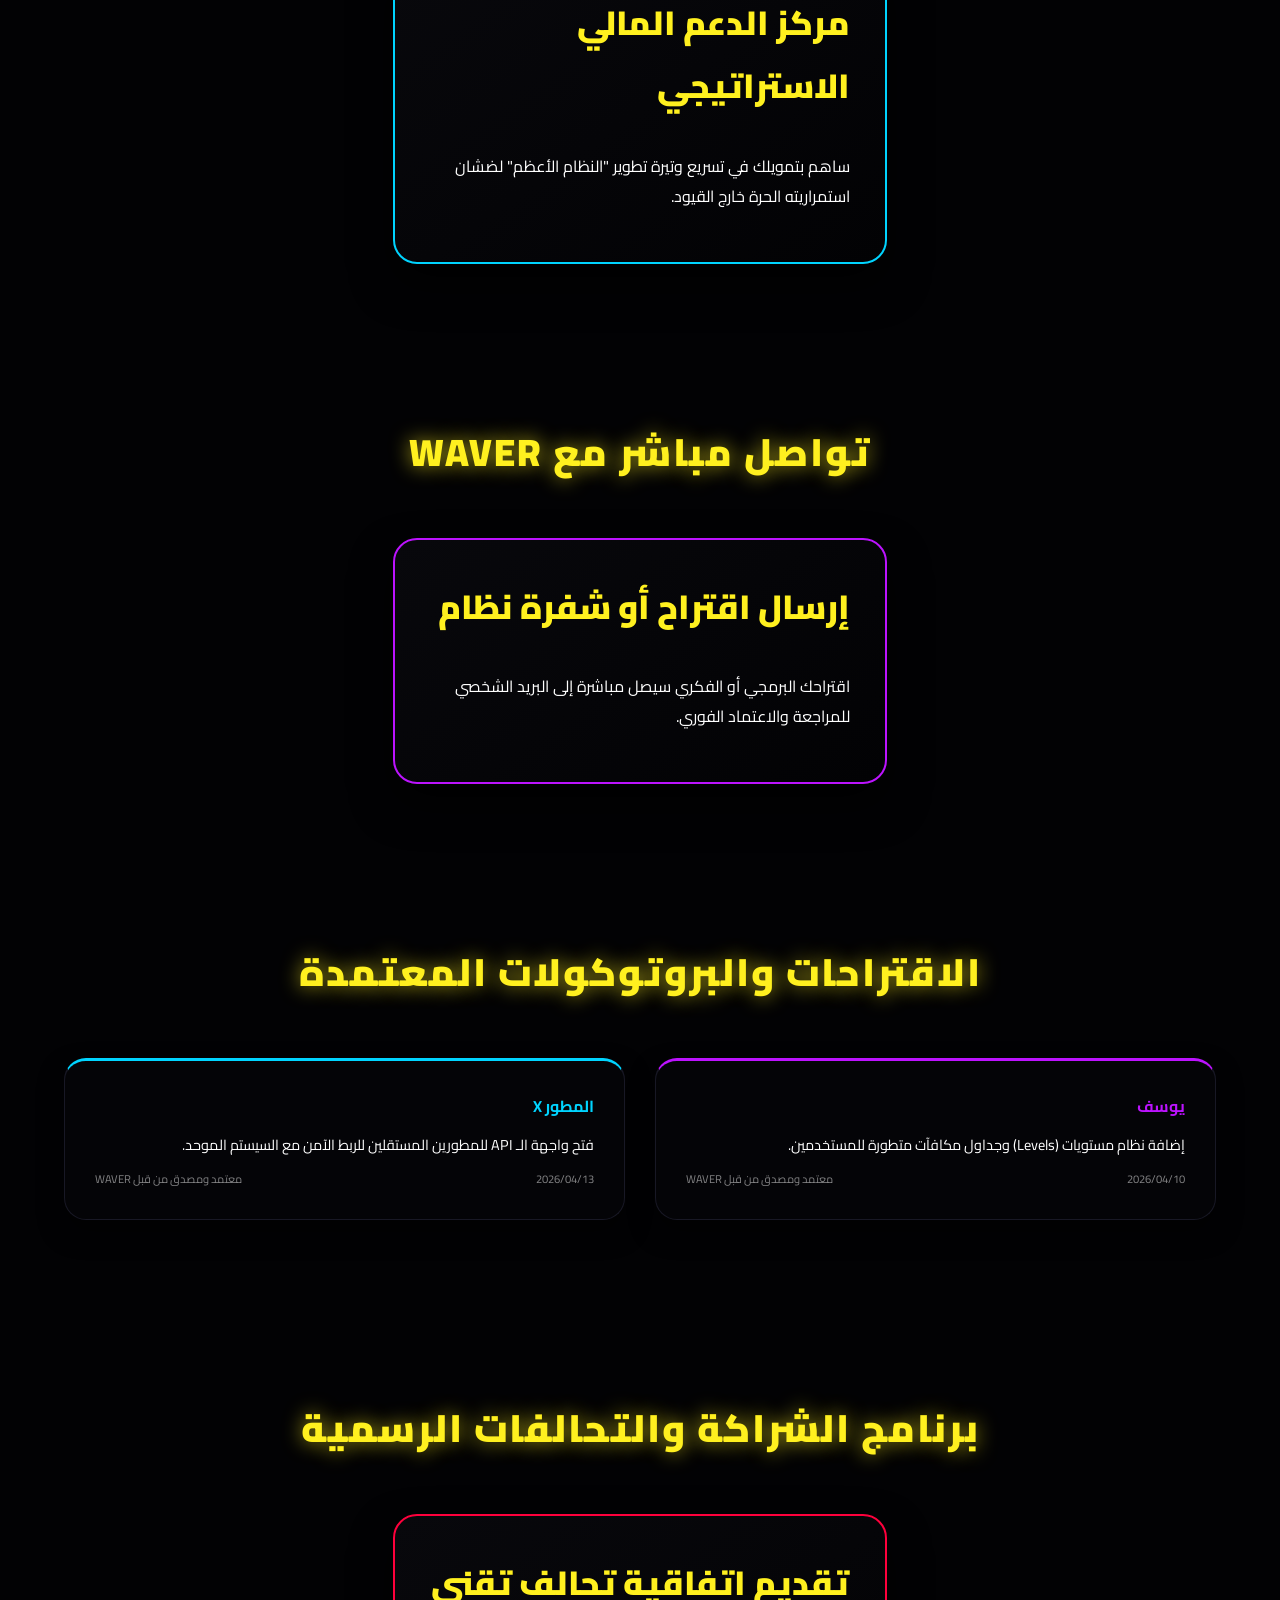
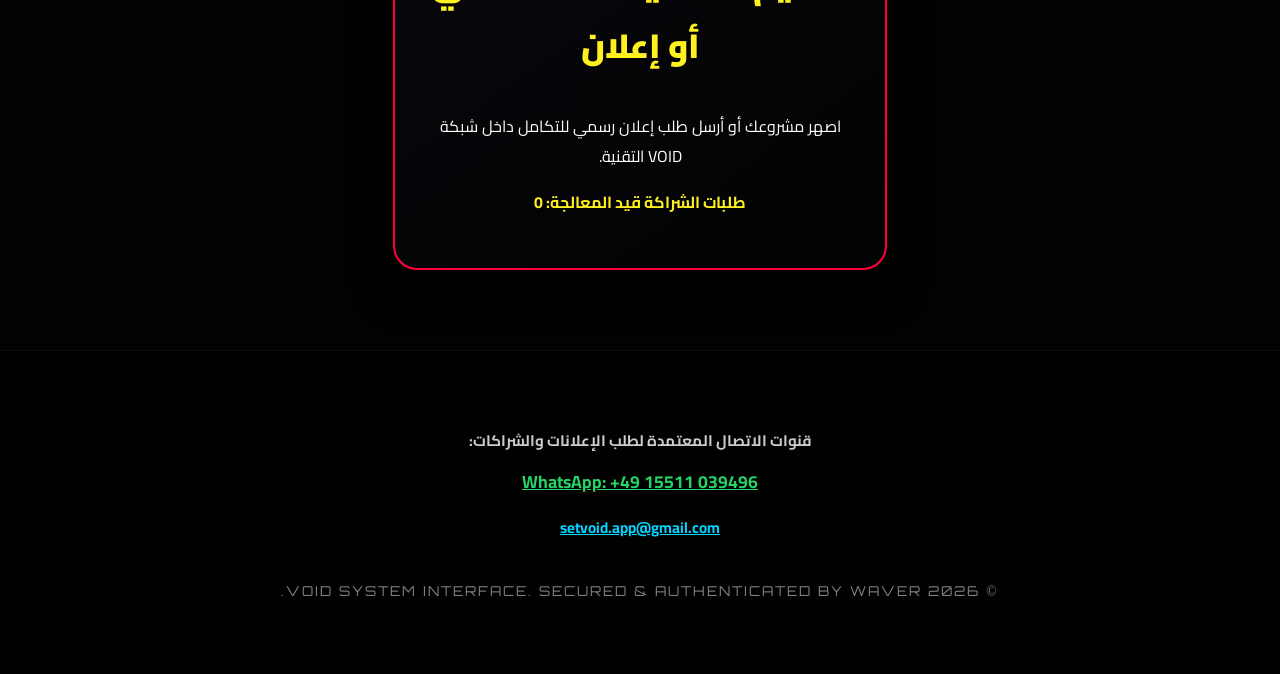
==== commit 6170ee00: "Update index.html" ====
--- a/index.html
+++ b/index.html
@@ -1,8 +1,7 @@
 <!DOCTYPE html>
 <html lang="ar" dir="rtl">
 <head>
-    <!-- Google tag (gtag.js) -->
-<script async src="https://www.googletagmanager.com/gtag/js?id=G-M075RD72BB"></script>
+    <script async src="https://www.googletagmanager.com/gtag/js?id=G-M075RD72BB"></script>
 <script>
   window.dataLayer = window.dataLayer || [];
   function gtag(){dataLayer.push(arguments);}
@@ -114,22 +113,95 @@
             z-index: 10;
         }
 
-        /* الثقب الأسود الجبار المتحرك تحت اللوجو */
-        .header-black-hole {
+        /* حاوية الثقب الأسود الفضائي الجبار مع المدارات */
+        .space-blackhole-container {
+            position: relative;
+            width: 250px;
+            height: 180px;
+            margin: 10px auto 25px auto;
+            display: flex;
+            justify-content: center;
+            align-items: center;
+            z-index: 5;
+            perspective: 600px;
+        }
+
+        /* مركز الجاذبية المظلم المطلق */
+        .cosmic-singularity {
+            position: absolute;
+            width: 55px;
+            height: 55px;
+            background: #000000;
+            border-radius: 50%;
+            z-index: 4;
+            box-shadow: inset 0 0 20px #000, 0 0 35px 10px rgba(255, 255, 255, 0.9), 0 0 60px 25px var(--p-glow);
+            animation: cosmicPulse 3s ease-in-out infinite alternate;
+        }
+
+        /* المدار الغباري والقرص المتنامي الرئيسي المشوه بفعل الجاذبية */
+        .accretion-disk-main {
+            position: absolute;
+            width: 220px;
+            height: 45px;
+            border-radius: 50%;
+            background: transparent;
+            border: 8px double transparent;
+            border-top: 8px solid var(--n-blue);
+            border-bottom: 6px solid var(--p-glow);
+            filter: blur(2px) drop-shadow(0 0 15px var(--n-blue));
+            transform: rotateX(70deg) rotateY(-15deg) rotateZ(0deg);
+            animation: orbitSpin 5s linear infinite;
+            z-index: 3;
+            opacity: 0.9;
+        }
+
+        /* المدار الخارجي الثانوي للثقب الأسود */
+        .accretion-disk-outer {
+            position: absolute;
+            width: 260px;
+            height: 65px;
+            border-radius: 50%;
+            background: transparent;
+            border: 3px dashed transparent;
+            border-left: 3px solid rgba(188, 19, 254, 0.6);
+            border-right: 4px solid rgba(0, 214, 255, 0.5);
+            filter: blur(1px);
+            transform: rotateX(75deg) rotateY(10deg) rotateZ(0deg);
+            animation: orbitSpinInverse 9s linear infinite;
+            z-index: 2;
+        }
+
+        /* حلقة أفقية خلفية متوهجة لعمق الفضاء */
+        .cosmic-halo {
+            position: absolute;
             width: 140px;
-            height: 40px;
-            background: #000;
+            height: 140px;
+            background: radial-gradient(circle, rgba(188, 19, 254, 0.3) 0%, transparent 70%);
             border-radius: 50%;
-            margin: 10px auto 25px auto;
-            position: relative;
-            box-shadow: 0 0 30px 10px #fff, 0 0 50px 20px var(--p-glow), 0 0 80px 30px var(--n-blue);
-            animation: holeAnimate 4s ease-in-out infinite alternate;
-            z-index: 5;
-        }
-
-        @keyframes holeAnimate {
-            0% { transform: scaleX(1) scaleY(1); opacity: 0.8; box-shadow: 0 0 30px 10px #fff, 0 0 50px 20px var(--p-glow), 0 0 80px 30px var(--n-blue); }
-            100% { transform: scaleX(1.3) scaleY(0.8); opacity: 1; box-shadow: 0 0 40px 15px #fff, 0 0 70px 30px var(--n-blue), 0 0 100px 40px var(--p-glow); }
+            z-index: 1;
+            transform: scaleY(0.3);
+            filter: blur(8px);
+            animation: haloGlow 4s ease-in-out infinite alternate;
+        }
+
+        @keyframes cosmicPulse {
+            0% { transform: scale(0.95); box-shadow: inset 0 0 20px #000, 0 0 30px 8px #fff, 0 0 50px 20px var(--p-glow); }
+            100% { transform: scale(1.05); box-shadow: inset 0 0 20px #000, 0 0 45px 15px #fff, 0 0 80px 35px var(--n-blue); }
+        }
+
+        @keyframes orbitSpin {
+            0% { transform: rotateX(70deg) rotateY(-15deg) rotateZ(0deg); }
+            100% { transform: rotateX(70deg) rotateY(-15deg) rotateZ(360deg); }
+        }
+
+        @keyframes orbitSpinInverse {
+            0% { transform: rotateX(75deg) rotateY(10deg) rotateZ(360deg); }
+            100% { transform: rotateX(75deg) rotateY(10deg) rotateZ(0deg); }
+        }
+
+        @keyframes haloGlow {
+            0% { opacity: 0.6; transform: scaleY(0.28) scaleX(1); }
+            100% { opacity: 1; transform: scaleY(0.35) scaleX(1.15); }
         }
 
         .container { padding: 60px 5%; }
@@ -436,8 +508,12 @@
 
     <header>
         <div class="void-logo">VOID</div>
-        <!-- الثقب الأسود الجبار المتحرك -->
-        <div class="header-black-hole"></div>
+        <div class="space-blackhole-container">
+            <div class="cosmic-singularity"></div>
+            <div class="accretion-disk-main"></div>
+            <div class="accretion-disk-outer"></div>
+            <div class="cosmic-halo"></div>
+        </div>
         <p style="color: var(--pure-white); opacity: 0.9; letter-spacing: 7px; font-weight: 900;">THE ULTIMATE EVOLUTIONARY SYSTEM CORE</p>
     </header>
 
@@ -458,7 +534,6 @@
         </div>
     </div>
 
-    <!-- قسم مواقع التواصل الاجتماعي المعدلة للتطبيق -->
     <div class="container">
         <h2 class="section-title">الشبكة الموحدة: منصات VOID الرسمية</h2>
         <div class="social-networks-section">
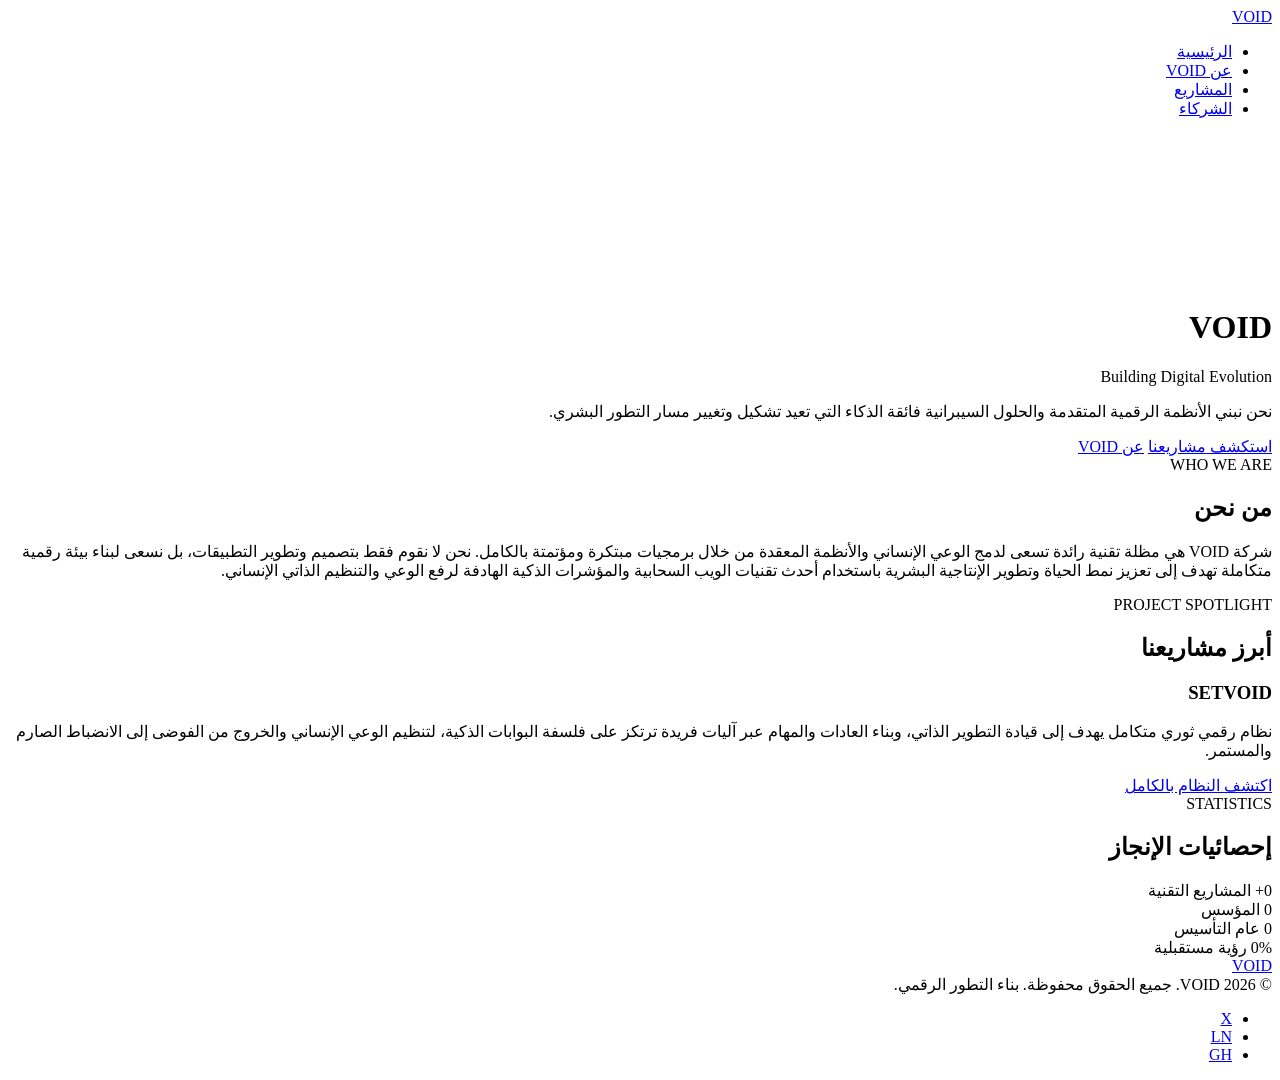
==== commit 135e9770: "Update index.html" ====
--- a/index.html
+++ b/index.html
@@ -1,792 +1,149 @@
 <!DOCTYPE html>
 <html lang="ar" dir="rtl">
 <head>
-    <script async src="https://www.googletagmanager.com/gtag/js?id=G-M075RD72BB"></script>
-<script>
-  window.dataLayer = window.dataLayer || [];
-  function gtag(){dataLayer.push(arguments);}
-  gtag('js', new Date());
-
-  gtag('config', 'G-M075RD72BB');
-</script>
+    <meta charset="UTF-8">
+    <meta name="viewport" content="width=device-width, initial-scale=1.0">
+    <title>VOID | بناء التطور الرقمي</title>
     
-    <meta charset="UTF-8">
-    <meta name="viewport" content="width=device-width, initial-scale=1.0, maximum-scale=1.0, user-scalable=no">
-    <title>VOID | System Core</title>
-    <style>
-        @import url('https://fonts.googleapis.com/css2?family=Orbitron:wght@900&family=Cairo:wght@400;700;900&display=swap');
-
-        :root {
-            --bg: #020204;
-            --p-glow: #bc13fe; 
-            --p-dark: #6a0dad;
-            --n-blue: #00d4ff;
-            --y-neon: #fff01f;
-            --text: #ffffff;
-            --danger: #ff003c;
-            --pure-white: #ffffff;
-            --void-deep: #080110;
-        }
-
-        /* شاشة التحميل - المجرة المصغرة */
-        #loader-wrapper {
-            position: fixed;
-            top: 0; left: 0; width: 100%; height: 100%;
-            background: #000;
-            z-index: 9999;
-            display: flex;
-            justify-content: center;
-            align-items: center;
-            overflow: hidden;
-        }
-
-        .black-hole {
-            position: relative;
-            width: 85px; 
-            height: 85px; 
-            background: #000;
-            border-radius: 50%;
-            box-shadow: 0 0 40px 15px #fff, 0 0 60px 30px var(--p-glow), 0 0 90px 45px var(--n-blue);
-            animation: pulse 1.8s infinite alternate;
-        }
-
-        .galaxy-spin {
-            position: absolute;
-            width: 160px; 
-            height: 160px; 
-            border: 2px solid rgba(255,255,255,0.05);
-            border-radius: 50%;
-            animation: spin 2.5s linear infinite;
-        }
-
-        .galaxy-spin::before {
-            content: '';
-            position: absolute;
-            top: -4px; left: 50%;
-            width: 8px; height: 8px;
-            background: var(--n-blue);
-            border-radius: 50%;
-            box-shadow: 0 0 20px var(--n-blue);
-        }
-
-        @keyframes spin { 100% { transform: rotate(360deg); } }
-        @keyframes pulse { 0% { transform: scale(0.95); opacity: 0.7; } 100% { transform: scale(1.15); opacity: 1; } }
-
-        html, body {
-            margin: 0;
-            padding: 0;
-            width: 100%;
-            overflow-x: hidden;
-            background: var(--bg);
-            color: var(--text);
-            font-family: 'Cairo', sans-serif;
-            scroll-behavior: smooth;
-        }
-
-        header {
-            padding: 90px 0 60px 0;
-            text-align: center;
-            border-bottom: 2px solid var(--pure-white);
-            background: radial-gradient(circle at center, #0d001a 0%, #020204 100%);
-            box-shadow: 0 10px 40px rgba(188, 19, 254, 0.15);
-            position: relative;
-            overflow: hidden;
-        }
-
-        header::after {
-            content: '';
-            position: absolute;
-            bottom: -2px; left: 0; width: 100%; height: 2px;
-            background: linear-gradient(90deg, transparent, var(--n-blue), var(--p-glow), transparent);
-        }
-
-        .void-logo {
-            font-family: 'Orbitron', sans-serif;
-            font-size: 6.5rem;
-            font-weight: 900;
-            color: var(--pure-white);
-            text-transform: uppercase;
-            letter-spacing: 20px;
-            text-shadow: 0 0 25px var(--pure-white), 0 0 50px var(--p-glow), 0 0 80px var(--n-blue);
-            margin-bottom: 5px;
-            position: relative;
-            z-index: 10;
-        }
-
-        /* حاوية الثقب الأسود الفضائي الجبار مع المدارات */
-        .space-blackhole-container {
-            position: relative;
-            width: 250px;
-            height: 180px;
-            margin: 10px auto 25px auto;
-            display: flex;
-            justify-content: center;
-            align-items: center;
-            z-index: 5;
-            perspective: 600px;
-        }
-
-        /* مركز الجاذبية المظلم المطلق */
-        .cosmic-singularity {
-            position: absolute;
-            width: 55px;
-            height: 55px;
-            background: #000000;
-            border-radius: 50%;
-            z-index: 4;
-            box-shadow: inset 0 0 20px #000, 0 0 35px 10px rgba(255, 255, 255, 0.9), 0 0 60px 25px var(--p-glow);
-            animation: cosmicPulse 3s ease-in-out infinite alternate;
-        }
-
-        /* المدار الغباري والقرص المتنامي الرئيسي المشوه بفعل الجاذبية */
-        .accretion-disk-main {
-            position: absolute;
-            width: 220px;
-            height: 45px;
-            border-radius: 50%;
-            background: transparent;
-            border: 8px double transparent;
-            border-top: 8px solid var(--n-blue);
-            border-bottom: 6px solid var(--p-glow);
-            filter: blur(2px) drop-shadow(0 0 15px var(--n-blue));
-            transform: rotateX(70deg) rotateY(-15deg) rotateZ(0deg);
-            animation: orbitSpin 5s linear infinite;
-            z-index: 3;
-            opacity: 0.9;
-        }
-
-        /* المدار الخارجي الثانوي للثقب الأسود */
-        .accretion-disk-outer {
-            position: absolute;
-            width: 260px;
-            height: 65px;
-            border-radius: 50%;
-            background: transparent;
-            border: 3px dashed transparent;
-            border-left: 3px solid rgba(188, 19, 254, 0.6);
-            border-right: 4px solid rgba(0, 214, 255, 0.5);
-            filter: blur(1px);
-            transform: rotateX(75deg) rotateY(10deg) rotateZ(0deg);
-            animation: orbitSpinInverse 9s linear infinite;
-            z-index: 2;
-        }
-
-        /* حلقة أفقية خلفية متوهجة لعمق الفضاء */
-        .cosmic-halo {
-            position: absolute;
-            width: 140px;
-            height: 140px;
-            background: radial-gradient(circle, rgba(188, 19, 254, 0.3) 0%, transparent 70%);
-            border-radius: 50%;
-            z-index: 1;
-            transform: scaleY(0.3);
-            filter: blur(8px);
-            animation: haloGlow 4s ease-in-out infinite alternate;
-        }
-
-        @keyframes cosmicPulse {
-            0% { transform: scale(0.95); box-shadow: inset 0 0 20px #000, 0 0 30px 8px #fff, 0 0 50px 20px var(--p-glow); }
-            100% { transform: scale(1.05); box-shadow: inset 0 0 20px #000, 0 0 45px 15px #fff, 0 0 80px 35px var(--n-blue); }
-        }
-
-        @keyframes orbitSpin {
-            0% { transform: rotateX(70deg) rotateY(-15deg) rotateZ(0deg); }
-            100% { transform: rotateX(70deg) rotateY(-15deg) rotateZ(360deg); }
-        }
-
-        @keyframes orbitSpinInverse {
-            0% { transform: rotateX(75deg) rotateY(10deg) rotateZ(360deg); }
-            100% { transform: rotateX(75deg) rotateY(10deg) rotateZ(0deg); }
-        }
-
-        @keyframes haloGlow {
-            0% { opacity: 0.6; transform: scaleY(0.28) scaleX(1); }
-            100% { opacity: 1; transform: scaleY(0.35) scaleX(1.15); }
-        }
-
-        .container { padding: 60px 5%; }
-        .section-title { 
-            color: var(--y-neon); 
-            text-align: center; 
-            margin-bottom: 50px; 
-            text-shadow: 0 0 20px rgba(255, 240, 31, 0.7); 
-            font-weight: 900; 
-            font-size: 2.4rem;
-            letter-spacing: 2px;
-            position: relative;
-        }
-
-        .story-section {
-            background: linear-gradient(90deg, rgba(188, 19, 254, 0.15), rgba(0, 212, 255, 0.05));
-            border-right: 6px solid var(--pure-white);
-            border-left: 1px solid rgba(255,255,255,0.08);
-            padding: 45px;
-            margin: 20px auto;
-            max-width: 950px;
-            border-radius: 0 30px 30px 0;
-            line-height: 2.3;
-            position: relative;
-            box-shadow: 0 20px 45px rgba(0,0,0,0.9);
-            transition: 0.5s;
-        }
-        .story-section:hover {
-            box-shadow: 0 20px 50px rgba(188, 19, 254, 0.2);
-            border-right-color: var(--n-blue);
-        }
-
-        .story-section::before {
-            content: 'CLASSIFIED PROTOCOL';
-            position: absolute;
-            top: 15px; left: 25px;
-            font-size: 0.75rem;
-            color: var(--danger);
-            letter-spacing: 4px;
-            font-family: 'Orbitron';
-            font-weight: 900;
-        }
-
-        .discord-section {
-            background: linear-gradient(135deg, #050508 0%, #12121c 100%);
-            border: 2px solid var(--n-blue);
-            border-radius: 30px;
-            padding: 55px;
-            text-align: center;
-            margin: 40px 0;
-            box-shadow: 0 0 50px rgba(0, 212, 255, 0.15);
-            position: relative;
-            transition: 0.4s;
-        }
-        .discord-section:hover {
-            box-shadow: 0 0 60px rgba(0, 212, 255, 0.4);
-            transform: translateY(-5px);
-        }
-
-        .discord-btn {
-            display: inline-block;
-            background: #5865F2;
-            color: white;
-            padding: 18px 55px;
-            border-radius: 50px;
-            text-decoration: none;
-            font-weight: 900;
-            margin-top: 25px;
-            transition: 0.3s cubic-bezier(0.175, 0.885, 0.32, 1.275);
-            box-shadow: 0 0 25px rgba(88, 101, 242, 0.5);
-            font-size: 1.1rem;
-        }
-
-        .discord-btn:hover { transform: scale(1.08) translateY(-3px); box-shadow: 0 0 45px #5865F2; }
-
-        /* مواقع التواصل الاجتماعي الجبارة */
-        .social-networks-section {
-            background: linear-gradient(180deg, #020204 0%, var(--void-deep) 100%);
-            border: 1px solid rgba(255, 255, 255, 0.05);
-            border-radius: 30px;
-            padding: 45px;
-            margin: 40px 0;
-        }
-
-        .social-grid {
-            display: grid;
-            grid-template-columns: repeat(auto-fit, minmax(240px, 1fr));
-            gap: 25px;
-            width: 100%;
-        }
-
-        .social-card {
-            background: rgba(255,255,255,0.01);
-            border: 1px solid rgba(188, 19, 254, 0.25);
-            border-radius: 20px;
-            padding: 30px;
-            text-align: center;
-            text-decoration: none;
-            color: #fff;
-            font-weight: bold;
-            transition: 0.4s cubic-bezier(0.165, 0.84, 0.44, 1);
-            position: relative;
-            overflow: hidden;
-        }
-
-        .social-card::before {
-            content: '';
-            position: absolute;
-            top: 0; left: 0; width: 100%; height: 100%;
-            background: linear-gradient(45deg, transparent, rgba(255,255,255,0.03), transparent);
-            transform: translateX(-100%);
-            transition: 0.6s;
-        }
-
-        .social-card:hover::before { transform: translateX(100%); }
-
-        .social-card:hover {
-            transform: translateY(-8px);
-            background: rgba(188, 19, 254, 0.08);
-            box-shadow: 0 15px 30px rgba(188, 19, 254, 0.25);
-        }
-
-        .goal-item {
-            background: #050508;
-            border: 1px solid #151520;
-            padding: 25px;
-            border-radius: 20px;
-            margin-bottom: 25px;
-            box-shadow: 0 10px 25px rgba(0,0,0,0.6);
-            transition: 0.3s;
-        }
-        .goal-item:hover {
-            border-color: rgba(0, 212, 255, 0.3);
-        }
-
-        .progress-track {
-            width: 100%;
-            background: #0d0d13;
-            height: 12px;
-            border-radius: 6px;
-            margin: 15px 0 5px 0;
-            overflow: hidden;
-            border: 1px solid rgba(255,255,255,0.04);
-        }
-        .progress-fill {
-            height: 100%;
-            background: linear-gradient(90deg, var(--n-blue), var(--p-glow));
-            box-shadow: 0 0 15px var(--n-blue);
-        }
-
-        .grid {
-            display: flex;
-            flex-direction: column;
-            align-items: center;
-            gap: 35px;
-        }
-
-        .card {
-            background: linear-gradient(145deg, #08080c, #020204);
-            border: 2px solid var(--pure-white);
-            border-radius: 24px;
-            padding: 35px;
-            width: 90%;
-            max-width: 420px;
-            transition: 0.4s cubic-bezier(0.175, 0.885, 0.32, 1.275);
-            box-shadow: 0 20px 40px rgba(0,0,0,0.8);
-            cursor: pointer;
-            position: relative;
-            overflow: hidden;
-        }
-
-        .card:hover {
-            transform: translateY(-15px) scale(1.02);
-            border-color: var(--n-blue);
-            box-shadow: 0 0 50px rgba(0, 212, 255, 0.45);
-        }
-
-        /* بطاقة الشريك الجبارة */
-        .partner-card {
-            background: linear-gradient(225deg, #09090f 0%, #020204 100%);
-            border: 2px solid var(--y-neon) !important;
-            max-width: 480px !important;
-            text-align: center;
-        }
-        .partner-img {
-            width: 135px;
-            height: 135px;
-            border-radius: 28px;
-            margin-bottom: 20px;
-            border: 2px solid var(--y-neon);
-            box-shadow: 0 0 25px rgba(255, 240, 31, 0.4);
-            object-fit: cover;
-            transition: 0.5s;
-        }
-        .partner-card:hover .partner-img {
-            transform: rotate(5deg) scale(1.05);
-        }
-
-        .card h3 { color: var(--y-neon); margin-top: 0; font-size: 2.1rem; font-weight: 900; }
-
-        .suggest-grid {
-            display: grid;
-            grid-template-columns: repeat(auto-fit, minmax(300px, 1fr));
-            gap: 30px;
-            width: 100%;
-        }
-        .suggest-card {
-            background: #040407;
-            padding: 30px;
-            border-radius: 22px;
-            border: 1px solid #181825;
-            box-shadow: 0 12px 25px rgba(0,0,0,0.5);
-            transition: 0.3s;
-        }
-        .suggest-card:hover {
-            transform: translateY(-5px);
-            border-color: rgba(255,255,255,0.15);
-        }
-
-        .modal {
-            display: none;
-            position: fixed;
-            top: 0; left: 0; width: 100%; height: 100%;
-            background: rgba(0,0,0,0.98);
-            z-index: 2000;
-            overflow-y: auto;
-            opacity: 0;
-            transition: opacity 0.4s ease;
-            backdrop-filter: blur(15px);
-        }
-
-        .modal.show { display: block; opacity: 1; }
-
-        .modal-content {
-            background: #030305;
-            margin: 6% auto;
-            width: 90%;
-            max-width: 560px;
-            border: 2px solid var(--p-glow);
-            border-radius: 30px;
-            padding: 35px;
-            transform: scale(0.6);
-            transition: transform 0.4s cubic-bezier(0.175, 0.885, 0.32, 1.275);
-            box-shadow: 0 0 60px rgba(188, 19, 254, 0.35);
-        }
-
-        .modal.show .modal-content { transform: scale(1); }
-
-        .close-btn { color: var(--pure-white); font-size: 2.8rem; cursor: pointer; float: left; margin-top: -15px; transition: 0.3s; }
-        .close-btn:hover { color: var(--danger); }
-
-        .warning-box {
-            background: rgba(255, 0, 60, 0.12);
-            border: 1px solid var(--danger);
-            color: var(--danger);
-            padding: 18px;
-            border-radius: 12px;
-            margin: 20px 0;
-            font-weight: bold;
-            box-shadow: 0 0 15px rgba(255, 0, 60, 0.2);
-        }
-
-        .news-container {
-            margin-top: 20px;
-            max-height: 200px;
-            overflow-y: auto;
-            padding: 15px;
-            background: rgba(255,255,255,0.03);
-            border-radius: 15px;
-        }
-
-        .news-item { border-right: 4px solid var(--p-glow); padding: 10px 15px; margin-bottom: 15px; font-weight: bold; }
-
-        .dl-btn {
-            display: block; width: 100%; text-align: center; padding: 20px 0;
-            margin-top: 25px; background: transparent; border: 2px solid var(--n-blue);
-            color: var(--n-blue); text-decoration: none; font-weight: 900;
-            border-radius: 12px; cursor: pointer; transition: 0.3s;
-            font-size: 1.05rem; letter-spacing: 1px;
-        }
-
-        .dl-btn:hover { background: var(--n-blue); color: #000; box-shadow: 0 0 25px var(--n-blue); }
-
-        .stats-area { background: #020204; padding: 80px 5%; text-align: center; position: relative; }
-        
-        input, textarea {
-            width: 100%; background: #050508; border: 1px solid var(--p-glow);
-            padding: 16px; margin: 12px 0; color: white; border-radius: 12px; box-sizing: border-box;
-            transition: 0.3s;
-        }
-        input:focus, textarea:focus { border-color: var(--n-blue); outline: none; box-shadow: 0 0 10px var(--n-blue); }
-
-        footer { padding: 60px; text-align: center; border-top: 1px solid rgba(255, 255, 255, 0.05); background: #010102; }
-        .social p { font-size: 0.95rem; font-weight: bold; margin-bottom: 10px; }
-    </style>
+    <!-- Professional Metadata Architecture -->
+    <meta name="description" content="نحن نبني الأنظمة الرقمية التي تحول التطور البشري. شركة VOID للحلول التقنية المستقبلية المتقدمة.">
+    <meta name="keywords" content="VOID, SETVOID, الذكاء الاصطناعي, تطوير البرمجيات, تكنولوجيا مستقبلية">
+    <meta property="og:title" content="VOID | بناء التطور الرقمي">
+    <meta property="og:description" content="نحن نبني الأنظمة الرقمية التي تحول التطور البشري.">
+    <meta property="og:type" content="website">
+    <meta name="twitter:card" content="summary_large_image">
+    
+    <!-- Styling Framework Base -->
+    <link rel="stylesheet" href="style.css">
 </head>
 <body>
 
-    <div id="loader-wrapper">
-        <div class="galaxy-spin"></div>
-        <div class="black-hole"></div>
-        <p style="position: absolute; bottom: 20%; font-family: 'Orbitron'; letter-spacing: 6px; color: var(--n-blue); font-size: 0.75rem; font-weight: 900;">INITIALIZING SYSTEM INTO VOID...</p>
+    <!-- Loading Screen System Architecture -->
+    <div id="loading-screen" class="loading-screen">
+        <div class="loader-pulse"></div>
     </div>
 
-    <header>
-        <div class="void-logo">VOID</div>
-        <div class="space-blackhole-container">
-            <div class="cosmic-singularity"></div>
-            <div class="accretion-disk-main"></div>
-            <div class="accretion-disk-outer"></div>
-            <div class="cosmic-halo"></div>
+    <!-- Fixed Interactive Glassmorphism Navigation Structure -->
+    <nav class="navbar">
+        <div class="logo-container">
+            <a href="index.html" class="logo">VOID</a>
         </div>
-        <p style="color: var(--pure-white); opacity: 0.9; letter-spacing: 7px; font-weight: 900;">THE ULTIMATE EVOLUTIONARY SYSTEM CORE</p>
+        <div class="menu-toggle">
+            <span></span>
+            <span></span>
+            <span></span>
+        </div>
+        <ul class="nav-links">
+            <li class="active"><a href="index.html">الرئيسية</a></li>
+            <li ><a href="about.html">عن VOID</a></li>
+            <li ><a href="projects.html">المشاريع</a></li>
+            <li ><a href="partners.html">الشركاء</a></li>
+        </ul>
+    </nav>
+
+    <!-- Cosmic Engine Rendering Canvases -->
+    <canvas id="cosmic-bg"></canvas>
+    <div class="nebula-overlay"></div>
+
+    <!-- Main Container -->
+    
+    <header class="hero-home">
+        <div class="black-hole-container">
+            <div class="black-hole-core"></div>
+            <div class="accretion-disk"></div>
+            <div class="glow-purple"></div>
+            <div class="glow-blue"></div>
+            <div class="energy-ring"></div>
+        </div>
+        <div class="hero-content">
+            <h1 class="en-title">VOID</h1>
+            <div class="hero-subtitle">Building Digital Evolution</div>
+            <p class="hero-desc">نحن نبني الأنظمة الرقمية المتقدمة والحلول السيبرانية فائقة الذكاء التي تعيد تشكيل وتغيير مسار التطور البشري.</p>
+            <div class="btn-group">
+                <a href="projects.html" class="btn btn-primary">استكشف مشاريعنا</a>
+                <a href="about.html" class="btn btn-secondary">عن VOID</a>
+            </div>
+        </div>
     </header>
 
-    <div class="container">
-        <h2 class="section-title">بروتوكول النشأة: سديم الفراغ الأعظم</h2>
-        <div class="story-section">
-            <p style="color: var(--pure-white); font-weight: 900; margin-bottom: 18px; border-bottom: 2px solid var(--p-glow); display: inline-block; font-family: 'Orbitron'; letter-spacing: 2px;">[ VOID CORE FILE: 00-X ]</p>
-            <p>لم تكن البداية مجرد أسطر برمجية عادية، بل كانت ثورة وتمرداً حقيقياً ضد العجز البشري والقيود التقنية. في عتمة عام 2026، ومن عمق الشفرات المعقدة والخوارزميات المستحيلة، انطلق المطور العبقري <strong>WAVER</strong> في مهمة لخرق المألوف: استنساخ "نظام الارتقاء المطلق" وتحويله من خيال علمي بحت إلى واقع برميجي مرعب يجتاح الأنظمة الرقمية.</p>
-            <p>من قلب هذا الفراغ السيبراني اللامتناهي، وُلدت <strong>VOID</strong> لتكون الكيان المهيمن والذراع التقني الحاكم لمشروع <strong>SETVOID</strong>. إننا هنا لا نقوم ببناء مجرد تطبيقات أو منصات تقليدية، نحن نؤسس لأنظمة برمجية خارقة تعيد تعريف الحدود والقدرات البشرية الكامنة. داخل شبكتنا التقنية المظلمة، يتلاشى مفهوم المستخدم التقليدي الضعيف، ليتحول كل فرد ينضم إلينا من مجرد "بشري عادي" إلى "صياد مستيقظ" يمتلك زمام القوة والتحكم الكامل في واجهته الخاصة.</p>
+
+    <main class="container">
+        
+        <!-- Who We Are Section -->
+        <section class="section-padding">
+            <div class="section-title">
+                <span>WHO WE ARE</span>
+                <h2>من نحن</h2>
+            </div>
+            <div class="glass-card about-brief">
+                <p>شركة VOID هي مظلة تقنية رائدة تسعى لدمج الوعي الإنساني والأنظمة المعقدة من خلال برمجيات مبتكرة ومؤتمتة بالكامل. نحن لا نقوم فقط بتصميم وتطوير التطبيقات، بل نسعى لبناء بيئة رقمية متكاملة تهدف إلى تعزيز نمط الحياة وتطوير الإنتاجية البشرية باستخدام أحدث تقنيات الويب السحابية والمؤشرات الذكية الهادفة لرفع الوعي والتنظيم الذاتي الإنساني.</p>
+            </div>
+        </section>
+
+        <!-- Project Spotlight Section -->
+        <section class="section-padding">
+            <div class="section-title">
+                <span>PROJECT SPOTLIGHT</span>
+                <h2>أبرز مشاريعنا</h2>
+            </div>
+            <div class="spotlight-container">
+                <div class="glass-card premium-project-card">
+                    <div class="project-visual">
+                        <div class="visual-element"></div>
+                    </div>
+                    <div class="project-info">
+                        <h3 class="en-title">SETVOID</h3>
+                        <p>نظام رقمي ثوري متكامل يهدف إلى قيادة التطوير الذاتي، وبناء العادات والمهام عبر آليات فريدة ترتكز على فلسفة البوابات الذكية، لتنظيم الوعي الإنساني والخروج من الفوضى إلى الانضباط الصارم والمستمر.</p>
+                        <a href="projects.html" class="btn btn-primary">اكتشف النظام بالكامل</a>
+                    </div>
+                </div>
+            </div>
+        </section>
+
+        <!-- Statistics Section -->
+        <section class="section-padding">
+            <div class="section-title">
+                <span>STATISTICS</span>
+                <h2>إحصائيات الإنجاز</h2>
+            </div>
+            <div class="stats-grid">
+                <div class="glass-card stat-item">
+                    <span class="stat-number" data-target="4" data-suffix="+">0+</span>
+                    <span class="stat-label">المشاريع التقنية</span>
+                </div>
+                <div class="glass-card stat-item">
+                    <span class="stat-number" data-target="1" data-suffix="">0</span>
+                    <span class="stat-label">المؤسس</span>
+                </div>
+                <div class="glass-card stat-item">
+                    <span class="stat-number" data-target="2026" data-suffix="">0</span>
+                    <span class="stat-label">عام التأسيس</span>
+                </div>
+                <div class="glass-card stat-item">
+                    <span class="stat-number" data-target="100" data-suffix="%">0%</span>
+                    <span class="stat-label">رؤية مستقبلية</span>
+                </div>
+            </div>
+        </section>
+
+    </main>
+
+    <!-- Premium Core Corporate Footer -->
+    <footer class="footer">
+        <div class="container footer-content">
+            <a href="index.html" class="footer-logo">VOID</a>
+            <div class="copyright">
+                &copy; 2026 VOID. جميع الحقوق محفوظة. بناء التطور الرقمي.
+            </div>
+            <ul class="social-links">
+                <li><a href="#" class="en-title">X</a></li>
+                <li><a href="#" class="en-title">LN</a></li>
+                <li><a href="#" class="en-title">GH</a></li>
+            </ul>
         </div>
-    </div>
-
-    <div class="container">
-        <div class="discord-section">
-            <h2 style="color: var(--pure-white); font-weight: 900; font-size: 2rem;">سيرفر VOID: عرين الصيادين المستيقظين</h2>
-            <p style="max-width: 750px; margin: 25px auto; color: #ccc; line-height: 1.8;">انضم الآن إلى النواة المركزية والقلب النابض للنظام الموحد. هنا حيث تلتقي نخبة العقول والمطورين، نناقش آخر تحديثات شفرة <strong>SETVOID</strong>، ونكشف عن أعمق التسريبات والملفات السرية الحصرية قبل الجميع. ابنِ تحالفاتك الرقمية الجبارة مع "المستيقظين" الآخرين، وشارك في قيادة الفعاليات، وكن شريكاً أساسياً في بناء وتطوير السيستم القادم.</p>
-            <a href="https://discord.gg/YOUR_LINK_HERE" class="discord-btn">انضم إلى مجتمع VOID على Discord</a>
-        </div>
-    </div>
-
-    <div class="container">
-        <h2 class="section-title">الشبكة الموحدة: منصات VOID الرسمية</h2>
-        <div class="social-networks-section">
-            <p style="text-align: center; color: #aaa; margin-bottom: 30px; font-weight: bold;">تابع قنوات الكيان الرسمية للحصول على التحديثات الفورية ومراقبة تطور النظام:</p>
-            <div class="social-grid">
-                <a href="https://www.tiktok.com/@setvoidofficial" target="_blank" class="social-card" style="border-color: #ff0050;">
-                    <div style="color: #ff0050; font-size: 1.6rem; margin-bottom: 10px; font-family: 'Orbitron'; font-weight: 900;">TikTok</div>
-                    <span style="font-size: 0.85rem; color: #ddd;">الحساب الرسمي على تيك توك</span>
-                </a>
-                <a href="https://www.instagram.com/setvoid.official" target="_blank" class="social-card" style="border-color: #e1306c;">
-                    <div style="color: #e1306c; font-size: 1.6rem; margin-bottom: 10px; font-family: 'Orbitron'; font-weight: 900;">Instagram</div>
-                    <span style="font-size: 0.85rem; color: #ddd;">مستجدات الكيان البصرية</span>
-                </a>
-                <a href="https://x.com/setvoidOfficial" target="_blank" class="social-card" style="border-color: #ffffff;">
-                    <div style="color: #ffffff; font-size: 1.6rem; margin-bottom: 10px; font-family: 'Orbitron'; font-weight: 900;">X / Twitter</div>
-                    <span style="font-size: 0.85rem; color: #ddd;">التغريدات والملفات الفورية</span>
-                </a>
-            </div>
-        </div>
-    </div>
-
-    <div class="container">
-        <h2 class="section-title">أهداف المؤسسة الكبرى</h2>
-        <div id="goals-container"></div>
-    </div>
-
-    <div class="container">
-        <h2 class="section-title">شركاء النظام الإستراتيجيين</h2>
-        <div class="grid">
-            <div class="card partner-card" onclick="openModal('studentsPartnerModal')">
-                <img src="Students.png" alt="طلاب" class="partner-img">
-                <h3>تطبيق طلاب</h3>
-                <p>المنصة التعليمية الرائدة للارتقاء بالمستوى المعرفي. اضغط للتفاصيل والتحميل السريع.</p>
-                <div style="color: var(--y-neon); font-size: 0.85rem; margin-top: 12px; font-weight: bold;">[ شراكة تقنية معتمدة من الكيان ]</div>
-            </div>
-        </div>
-    </div>
-
-    <div class="container">
-        <h2 class="section-title">الأعمال والتطبيقات الحاكمة</h2>
-        <div class="grid">
-            <div class="card" onclick="openModal('setvoidModal')" style="border-color: var(--p-glow);">
-                <h3>SETVOID</h3>
-                <p>نظام تطوير الكيان البشري المتكامل وتجاوز القيود التقنية. ارتقِ بخصائص شفرتك الآن.</p>
-                <p style="color: var(--p-glow); font-weight: bold; margin-top: 15px;">عدد المطالب بها في الفراغ: <span id="demandCount">0</span></p>
-                <div style="color: var(--n-blue); font-weight: bold; margin-top: 12px;">[ فتح واجهة بروتوكول النظام ]</div>
-            </div>
-        </div>
-    </div>
-
-    <section class="container">
-        <h2 class="section-title">دعم المشاريع المستقلة</h2>
-        <div class="grid">
-            <div class="card" style="border-color: var(--n-blue);" onclick="openModal('supportModal')">
-                <h3>مركز الدعم المالي الاستراتيجي</h3>
-                <p>ساهم بتمويلك في تسريع وتيرة تطوير "النظام الأعظم" لضشان استمراريته الحرة خارج القيود.</p>
-            </div>
-        </div>
-    </section>
-
-    <section class="container">
-        <h2 class="section-title">تواصل مباشر مع WAVER</h2>
-        <div class="grid">
-            <div class="card" style="border-color: var(--p-glow);" onclick="openModal('contactModal')">
-                <h3>إرسال اقتراح أو شفرة نظام</h3>
-                <p>اقتراحك البرمجي أو الفكري سيصل مباشرة إلى البريد الشخصي للمراجعة والاعتماد الفوري.</p>
-            </div>
-        </div>
-    </section>
-
-    <section class="container">
-        <h2 class="section-title">الاقتراحات والبروتوكولات المعتمدة</h2>
-        <div class="suggest-grid" id="suggestions-box"></div>
-    </section>
-
-    <section class="stats-area">
-        <h2 class="section-title">برنامج الشراكة والتحالفات الرسمية</h2>
-        <div class="card" style="border-color: var(--danger); margin: auto;" onclick="openModal('partnerModal')">
-            <h3>تقديم اتفاقية تحالف تقني أو إعلان</h3>
-            <p>اصهر مشروعك أو أرسل طلب إعلان رسمي للتكامل داخل شبكة VOID التقنية.</p>
-            <p style="color: var(--y-neon); font-weight: bold; margin-top: 15px;">طلبات الشراكة قيد المعالجة: <span id="partnerCount">0</span></p>
-        </div>
-    </section>
-
-    <div id="studentsPartnerModal" class="modal">
-        <div class="modal-content">
-            <span class="close-btn" onclick="closeModal('studentsPartnerModal')">&times;</span>
-            <h2 style="color: var(--y-neon);">منصة طلاب - Students</h2>
-            <div style="text-align: center; margin: 20px 0;">
-                <img src="Students.png" style="width: 100px; border-radius: 15px; border: 2px solid var(--y-neon);">
-            </div>
-            <p>أول منصة تعليمية مدمجة بالكامل ضمن نواة نظام VOID لتسهيل الوصول الآمن للموارد الدراسية بشكل ذكي.</p>
-            <div class="news-container">
-                <div class="news-item">تحميل مباشر للموبايل (Android APK)</div>
-                <div class="news-item">نسخة الويب السريعة الفائقة</div>
-                <div class="news-item">دليل الاستخدام الذكي والربط بالسيستم</div>
-            </div>
-            <a href="https://github.com/mafia77f1/students/releases/download/app/Students.apk" class="dl-btn" style="border-color: var(--y-neon); color: var(--y-neon);" download>تحميل تطبيق طلاب جبار (APK)</a>
-        </div>
-    </div>
-
-    <div id="contactModal" class="modal">
-        <div class="modal-content">
-            <span class="close-btn" onclick="closeModal('contactModal')">&times;</span>
-            <h2 style="color: var(--n-blue);">بروتوكول التواصل الآمن</h2>
-            <input type="text" id="senderName" placeholder="اسمك المستعار أو التعريفي بالنظام">
-            <textarea id="senderMsg" rows="4" placeholder="اكتب اقتراحك البرمجي هنا ليتم مراجعته من قبل المطور..."></textarea>
-            <button class="dl-btn" onclick="sendToWaver()">إرسال الشفرة إلى النظام</button>
-        </div>
-    </div>
-
-    <div id="setvoidModal" class="modal">
-        <div class="modal-content">
-            <span class="close-btn" onclick="closeModal('setvoidModal')">&times;</span>
-            <h2 style="color: var(--p-glow);">نظام SETVOID الاستثنائي</h2>
-            <p style="font-size: 0.85rem; color: #aaa;">النسخة: V1.0.4 [VOID REAWAKENED]</p>
-            <div class="news-container">
-                <div class="news-item">تفعيل بروتوكول "الطلب المسبق المطلق" للترقيات العليا.</div>
-                <div class="news-item">إعادة هيكلة وتحسين واجهات المستخدم لتناسب الشاشات والأجهزة اللوحية.</div>
-                <div class="news-item">إدراج محرك بيانات متطور لمراقبة وتحديث الـ Stats بدقة فائقة.</div>
-            </div>
-            <button class="dl-btn" onclick="handlePreOrder()">إرسال طلب مسبق الآن</button>
-        </div>
-    </div>
-
-    <div id="supportModal" class="modal">
-        <div class="modal-content">
-            <span class="close-btn" onclick="closeModal('supportModal')">&times;</span>
-            <h2 style="color: var(--n-blue);">المشاريع والمحركات المتاحة</h2>
-            <div class="news-item" style="border-color: var(--y-neon);">تطبيق ونواة SETVOID (مفتوح للدعم المباشر)</div>
-            <p>دعمك المالي يضمن استمرار تدفق التطوير الحر والبرمجيات الخالية تماماً من الرقابة والقيود الحاضنة عبر البريد المعتمد.</p>
-        </div>
-    </div>
-
-    <div id="partnerModal" class="modal">
-        <div class="modal-content">
-            <span class="close-btn" onclick="closeModal('partnerModal')">&times;</span>
-            <h2 style="color: var(--danger);">اتفاقية التحالف والشراكة / الإعلانات</h2>
-            <input type="text" id="pAppName" placeholder="اسم تطبيقك / مشروعك أو الجهة المعلنة">
-            <input type="text" id="pSocials" placeholder="رقم هاتف أو رابط تواصل">
-            <div class="warning-box">
-                ⚠️ تذكير: تقديم الطلبات الرسمية يتم توجيهه مباشرة لمعالجة واتساب الفورية أو البريد الرسمي.
-            </div>
-            <button class="dl-btn" style="border-color: var(--danger); color: var(--danger);" onclick="handlePartnerRequest()">تقديم طلب شراكة / إعلان</button>
-        </div>
-    </div>
-
-    <footer>
-        <div class="social">
-            <p style="opacity: 0.8;">قنوات الاتصال المعتمدة لطلب الإعلانات والشراكات:</p>
-            <p style="direction: ltr; margin: 10px 0;">
-                <a href="https://wa.me/4915511039496" target="_blank" style="color: #25D366; font-size: 1.1rem;">WhatsApp: +49 15511 039496</a>
-            </p>
-            <p style="direction: ltr;">
-                <a href="mailto:setvoid.app@gmail.com" style="color: var(--n-blue);">setvoid.app@gmail.com</a>
-            </p>
-        </div>
-        <p style="margin-top:40px; opacity:0.5; font-size: 0.85rem; font-family: 'Orbitron'; letter-spacing: 2px;">© 2026 VOID SYSTEM INTERFACE. SECURED & AUTHENTICATED BY WAVER.</p>
     </footer>
 
-    <script>
-        window.addEventListener('load', () => {
-            setTimeout(() => {
-                document.getElementById('loader-wrapper').style.opacity = '0';
-                setTimeout(() => {
-                    document.getElementById('loader-wrapper').style.display = 'none';
-                }, 500);
-            }, 2000); 
-        });
-
-        let dCount = 0;
-        let pCount = 0;
-
-        const highGoals = [
-            { title: "الوصول بالبرمجية لحالة الاستقرار والسيادة الكلية ونقاء الشفرة.", desc: "الوصول بالبرمجية إلى مرحلة الاستقرار الكلي.", pct: 85 },
-            { title: "بناء وتوسيع النواة والمجتمع وتجميع النخبة تحت راية الفراغ.", desc: "تجميع الصيادين تحت راية واحدة.", pct: 60 },
-            { title: "بروتوكول الربط التقني الموحد لدمج جميع التطبيقات التابعة للسيستم.", desc: "ربط التطبيقات ببروتوكول VOID الموحد.", pct: 30 }
-        ];
-
-        const bestSuggestions = [
-            { user: "يوسف", text: "إضافة نظام مستويات (Levels) وجداول مكافآت متطورة للمستخدمين.", date: "2026/04/10", color: "var(--p-glow)" },
-            { user: "المطور X", text: "فتح واجهة الـ API للمطورين المستقلين للربط الآمن مع السيستم الموحد.", date: "2026/04/13", color: "var(--n-blue)" }
-        ];
-
-        function loadGoals() {
-            const container = document.getElementById('goals-container');
-            container.innerHTML = highGoals.map(g => `
-                <div class="goal-item">
-                    <div style="display:flex; justify-content:space-between">
-                        <strong style="color:var(--n-blue)">${g.title}</strong>
-                        <span style="color:var(--pure-white)">${g.pct}%</span>
-                    </div>
-                    <p style="font-size:0.85rem; color:#888; margin:5px 0;">${g.desc}</p>
-                    <div class="progress-track"><div class="progress-fill" style="width:${g.pct}%"></div></div>
-                </div>
-            `).join('');
-        }
-
-        function loadSuggestions() {
-            const container = document.getElementById('suggestions-box');
-            container.innerHTML = bestSuggestions.map(s => `
-                <div class="suggest-card" style="border-top: 3px solid ${s.color}">
-                    <h4 style="color:${s.color}; margin:0;">${s.user}</h4>
-                    <p style="font-size:0.9rem; margin:10px 0;">${s.text}</p>
-                    <div style="display:flex; justify-content:space-between; font-size:0.7rem; opacity:0.5;">
-                        <span>${s.date}</span>
-                        <span>معتمد ومصدق من قبل WAVER</span>
-                    </div>
-                </div>
-            `).join('');
-        }
-
-        function handlePreOrder() {
-            dCount++;
-            document.getElementById('demandCount').innerText = dCount;
-            window.location.href = `mailto:setvoid.app@gmail.com?subject=SETVOID PRE-ORDER&body=أرغب في الانضمام للرتب العليا...`;
-        }
-
-        function sendToWaver() {
-            const n = document.getElementById('senderName').value;
-            const m = document.getElementById('senderMsg').value;
-            window.location.href = `mailto:setvoid.app@gmail.com?subject=New Suggestion from ${n}&body=${encodeURIComponent(m)}`;
-            alert("تم إرسال اقتراحك للمراجعة. سيظهر هنا في حال تم اعتماده من WAVER.");
-        }
-
-        function handlePartnerRequest() {
-            pCount++;
-            document.getElementById('partnerCount').innerText = pCount;
-            const app = document.getElementById('pAppName').value;
-            window.location.href = `https://wa.me/4915511039496?text=${encodeURIComponent('طلب شراكة / إعلان لـ: ' + app)}`;
-        }
-
-        function openModal(id) {
-            const m = document.getElementById(id);
-            m.style.display = 'block';
-            setTimeout(() => { m.classList.add('show'); }, 15);
-            document.body.style.overflow = 'hidden';
-        }
-
-        function closeModal(id) {
-            const m = document.getElementById(id);
-            m.classList.remove('show');
-            setTimeout(() => { m.style.display = 'none'; }, 400);
-            document.body.style.overflow = 'auto';
-        }
-
-        window.onclick = function(e) {
-            if (e.target.classList.contains('modal')) closeModal(e.target.id);
-        }
-
-        loadGoals();
-        loadSuggestions();
-    </script>
+    <!-- Interactive Scripts Deployment -->
+    <script src="main.js"></script>
 </body>
-<script defer src="/_vercel/insights/script.js"></script>
 </html>
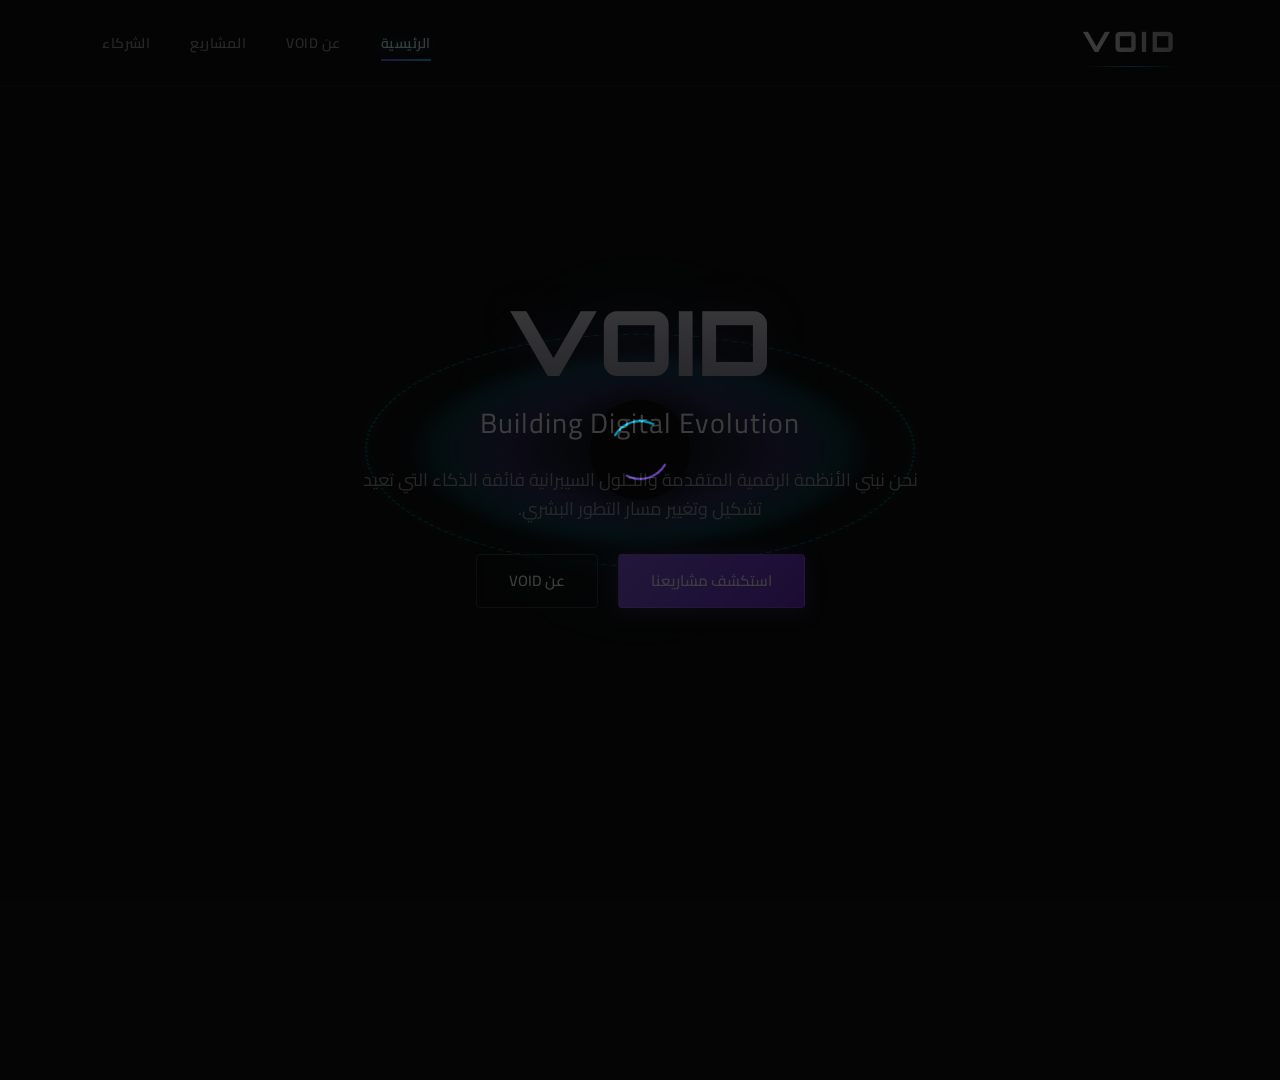
==== commit 80170fb0: "Fix relative paths + add Marketing Team" ====
--- a/index.html
+++ b/index.html
@@ -1,149 +1,12 @@
 <!DOCTYPE html>
 <html lang="ar" dir="rtl">
 <head>
-    <meta charset="UTF-8">
-    <meta name="viewport" content="width=device-width, initial-scale=1.0">
-    <title>VOID | بناء التطور الرقمي</title>
-    
-    <!-- Professional Metadata Architecture -->
-    <meta name="description" content="نحن نبني الأنظمة الرقمية التي تحول التطور البشري. شركة VOID للحلول التقنية المستقبلية المتقدمة.">
-    <meta name="keywords" content="VOID, SETVOID, الذكاء الاصطناعي, تطوير البرمجيات, تكنولوجيا مستقبلية">
-    <meta property="og:title" content="VOID | بناء التطور الرقمي">
-    <meta property="og:description" content="نحن نبني الأنظمة الرقمية التي تحول التطور البشري.">
-    <meta property="og:type" content="website">
-    <meta name="twitter:card" content="summary_large_image">
-    
-    <!-- Styling Framework Base -->
-    <link rel="stylesheet" href="style.css">
+<meta charset="UTF-8">
+<meta http-equiv="refresh" content="0; url=./Pages/index.html">
+<link rel="canonical" href="./Pages/index.html">
+<title>VOID</title>
 </head>
 <body>
-
-    <!-- Loading Screen System Architecture -->
-    <div id="loading-screen" class="loading-screen">
-        <div class="loader-pulse"></div>
-    </div>
-
-    <!-- Fixed Interactive Glassmorphism Navigation Structure -->
-    <nav class="navbar">
-        <div class="logo-container">
-            <a href="index.html" class="logo">VOID</a>
-        </div>
-        <div class="menu-toggle">
-            <span></span>
-            <span></span>
-            <span></span>
-        </div>
-        <ul class="nav-links">
-            <li class="active"><a href="index.html">الرئيسية</a></li>
-            <li ><a href="about.html">عن VOID</a></li>
-            <li ><a href="projects.html">المشاريع</a></li>
-            <li ><a href="partners.html">الشركاء</a></li>
-        </ul>
-    </nav>
-
-    <!-- Cosmic Engine Rendering Canvases -->
-    <canvas id="cosmic-bg"></canvas>
-    <div class="nebula-overlay"></div>
-
-    <!-- Main Container -->
-    
-    <header class="hero-home">
-        <div class="black-hole-container">
-            <div class="black-hole-core"></div>
-            <div class="accretion-disk"></div>
-            <div class="glow-purple"></div>
-            <div class="glow-blue"></div>
-            <div class="energy-ring"></div>
-        </div>
-        <div class="hero-content">
-            <h1 class="en-title">VOID</h1>
-            <div class="hero-subtitle">Building Digital Evolution</div>
-            <p class="hero-desc">نحن نبني الأنظمة الرقمية المتقدمة والحلول السيبرانية فائقة الذكاء التي تعيد تشكيل وتغيير مسار التطور البشري.</p>
-            <div class="btn-group">
-                <a href="projects.html" class="btn btn-primary">استكشف مشاريعنا</a>
-                <a href="about.html" class="btn btn-secondary">عن VOID</a>
-            </div>
-        </div>
-    </header>
-
-
-    <main class="container">
-        
-        <!-- Who We Are Section -->
-        <section class="section-padding">
-            <div class="section-title">
-                <span>WHO WE ARE</span>
-                <h2>من نحن</h2>
-            </div>
-            <div class="glass-card about-brief">
-                <p>شركة VOID هي مظلة تقنية رائدة تسعى لدمج الوعي الإنساني والأنظمة المعقدة من خلال برمجيات مبتكرة ومؤتمتة بالكامل. نحن لا نقوم فقط بتصميم وتطوير التطبيقات، بل نسعى لبناء بيئة رقمية متكاملة تهدف إلى تعزيز نمط الحياة وتطوير الإنتاجية البشرية باستخدام أحدث تقنيات الويب السحابية والمؤشرات الذكية الهادفة لرفع الوعي والتنظيم الذاتي الإنساني.</p>
-            </div>
-        </section>
-
-        <!-- Project Spotlight Section -->
-        <section class="section-padding">
-            <div class="section-title">
-                <span>PROJECT SPOTLIGHT</span>
-                <h2>أبرز مشاريعنا</h2>
-            </div>
-            <div class="spotlight-container">
-                <div class="glass-card premium-project-card">
-                    <div class="project-visual">
-                        <div class="visual-element"></div>
-                    </div>
-                    <div class="project-info">
-                        <h3 class="en-title">SETVOID</h3>
-                        <p>نظام رقمي ثوري متكامل يهدف إلى قيادة التطوير الذاتي، وبناء العادات والمهام عبر آليات فريدة ترتكز على فلسفة البوابات الذكية، لتنظيم الوعي الإنساني والخروج من الفوضى إلى الانضباط الصارم والمستمر.</p>
-                        <a href="projects.html" class="btn btn-primary">اكتشف النظام بالكامل</a>
-                    </div>
-                </div>
-            </div>
-        </section>
-
-        <!-- Statistics Section -->
-        <section class="section-padding">
-            <div class="section-title">
-                <span>STATISTICS</span>
-                <h2>إحصائيات الإنجاز</h2>
-            </div>
-            <div class="stats-grid">
-                <div class="glass-card stat-item">
-                    <span class="stat-number" data-target="4" data-suffix="+">0+</span>
-                    <span class="stat-label">المشاريع التقنية</span>
-                </div>
-                <div class="glass-card stat-item">
-                    <span class="stat-number" data-target="1" data-suffix="">0</span>
-                    <span class="stat-label">المؤسس</span>
-                </div>
-                <div class="glass-card stat-item">
-                    <span class="stat-number" data-target="2026" data-suffix="">0</span>
-                    <span class="stat-label">عام التأسيس</span>
-                </div>
-                <div class="glass-card stat-item">
-                    <span class="stat-number" data-target="100" data-suffix="%">0%</span>
-                    <span class="stat-label">رؤية مستقبلية</span>
-                </div>
-            </div>
-        </section>
-
-    </main>
-
-    <!-- Premium Core Corporate Footer -->
-    <footer class="footer">
-        <div class="container footer-content">
-            <a href="index.html" class="footer-logo">VOID</a>
-            <div class="copyright">
-                &copy; 2026 VOID. جميع الحقوق محفوظة. بناء التطور الرقمي.
-            </div>
-            <ul class="social-links">
-                <li><a href="#" class="en-title">X</a></li>
-                <li><a href="#" class="en-title">LN</a></li>
-                <li><a href="#" class="en-title">GH</a></li>
-            </ul>
-        </div>
-    </footer>
-
-    <!-- Interactive Scripts Deployment -->
-    <script src="main.js"></script>
+<p>جاري التحويل... <a href="./Pages/index.html">اضغط هنا إذا لم يتم التحويل تلقائيًا</a>.</p>
 </body>
 </html>
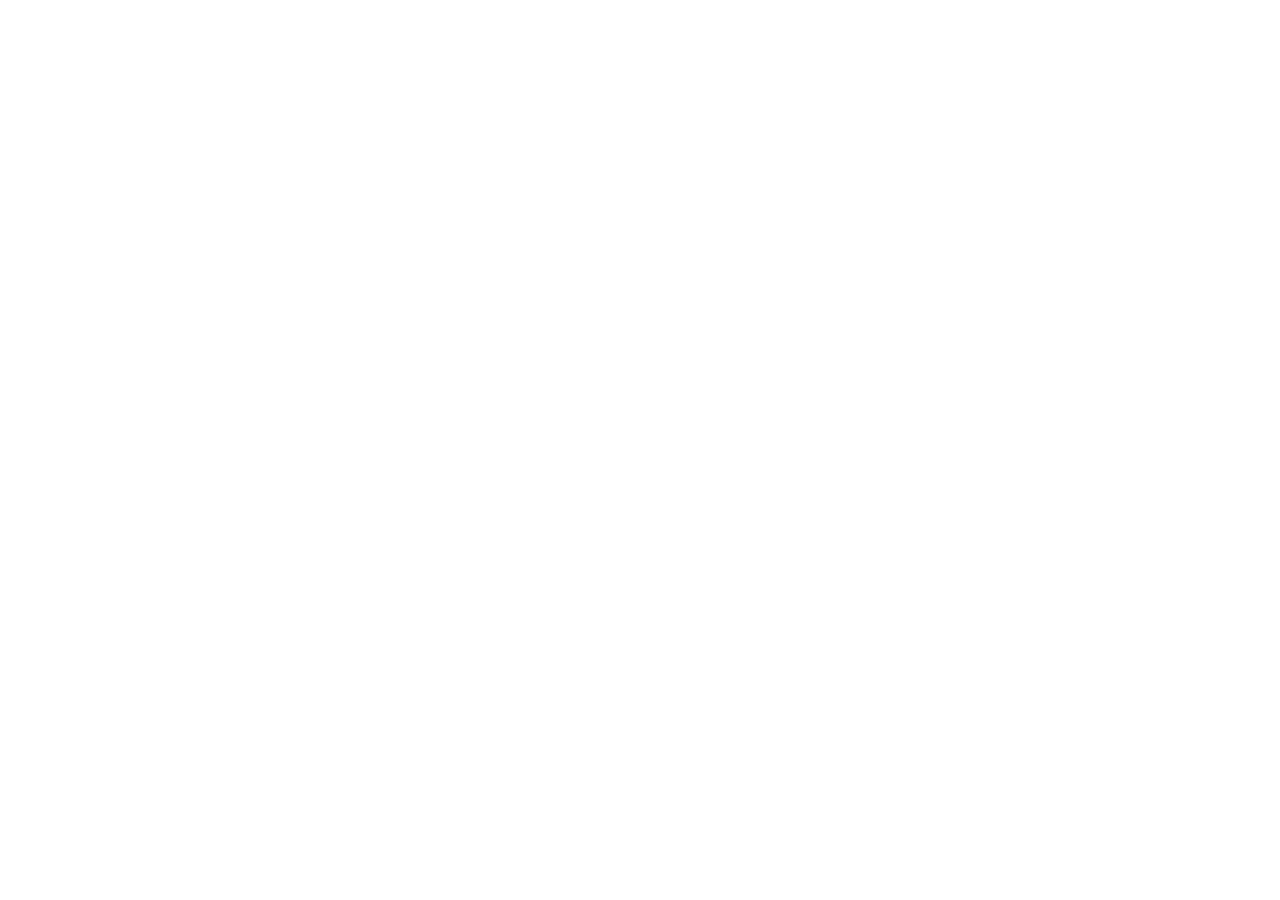
==== commit 4a2e89c7: "fix: sitemap/canonical/headers issues for GSC indexing" ====
--- a/index.html
+++ b/index.html
@@ -2,11 +2,11 @@
 <html lang="ar" dir="rtl">
 <head>
 <meta charset="UTF-8">
-<meta http-equiv="refresh" content="0; url=./Pages/index.html">
-<link rel="canonical" href="./Pages/index.html">
+<meta http-equiv="refresh" content="0; url=https://voidcy.pages.dev/Pages/index.html">
+<link rel="canonical" href="https://voidcy.pages.dev/Pages/index.html">
 <title>VOID</title>
 </head>
 <body>
-<p>جاري التحويل... <a href="./Pages/index.html">اضغط هنا إذا لم يتم التحويل تلقائيًا</a>.</p>
+<p>جاري التحويل... <a href="https://voidcy.pages.dev/Pages/index.html">اضغط هنا إذا لم يتم التحويل تلقائيًا</a>.</p>
 </body>
 </html>
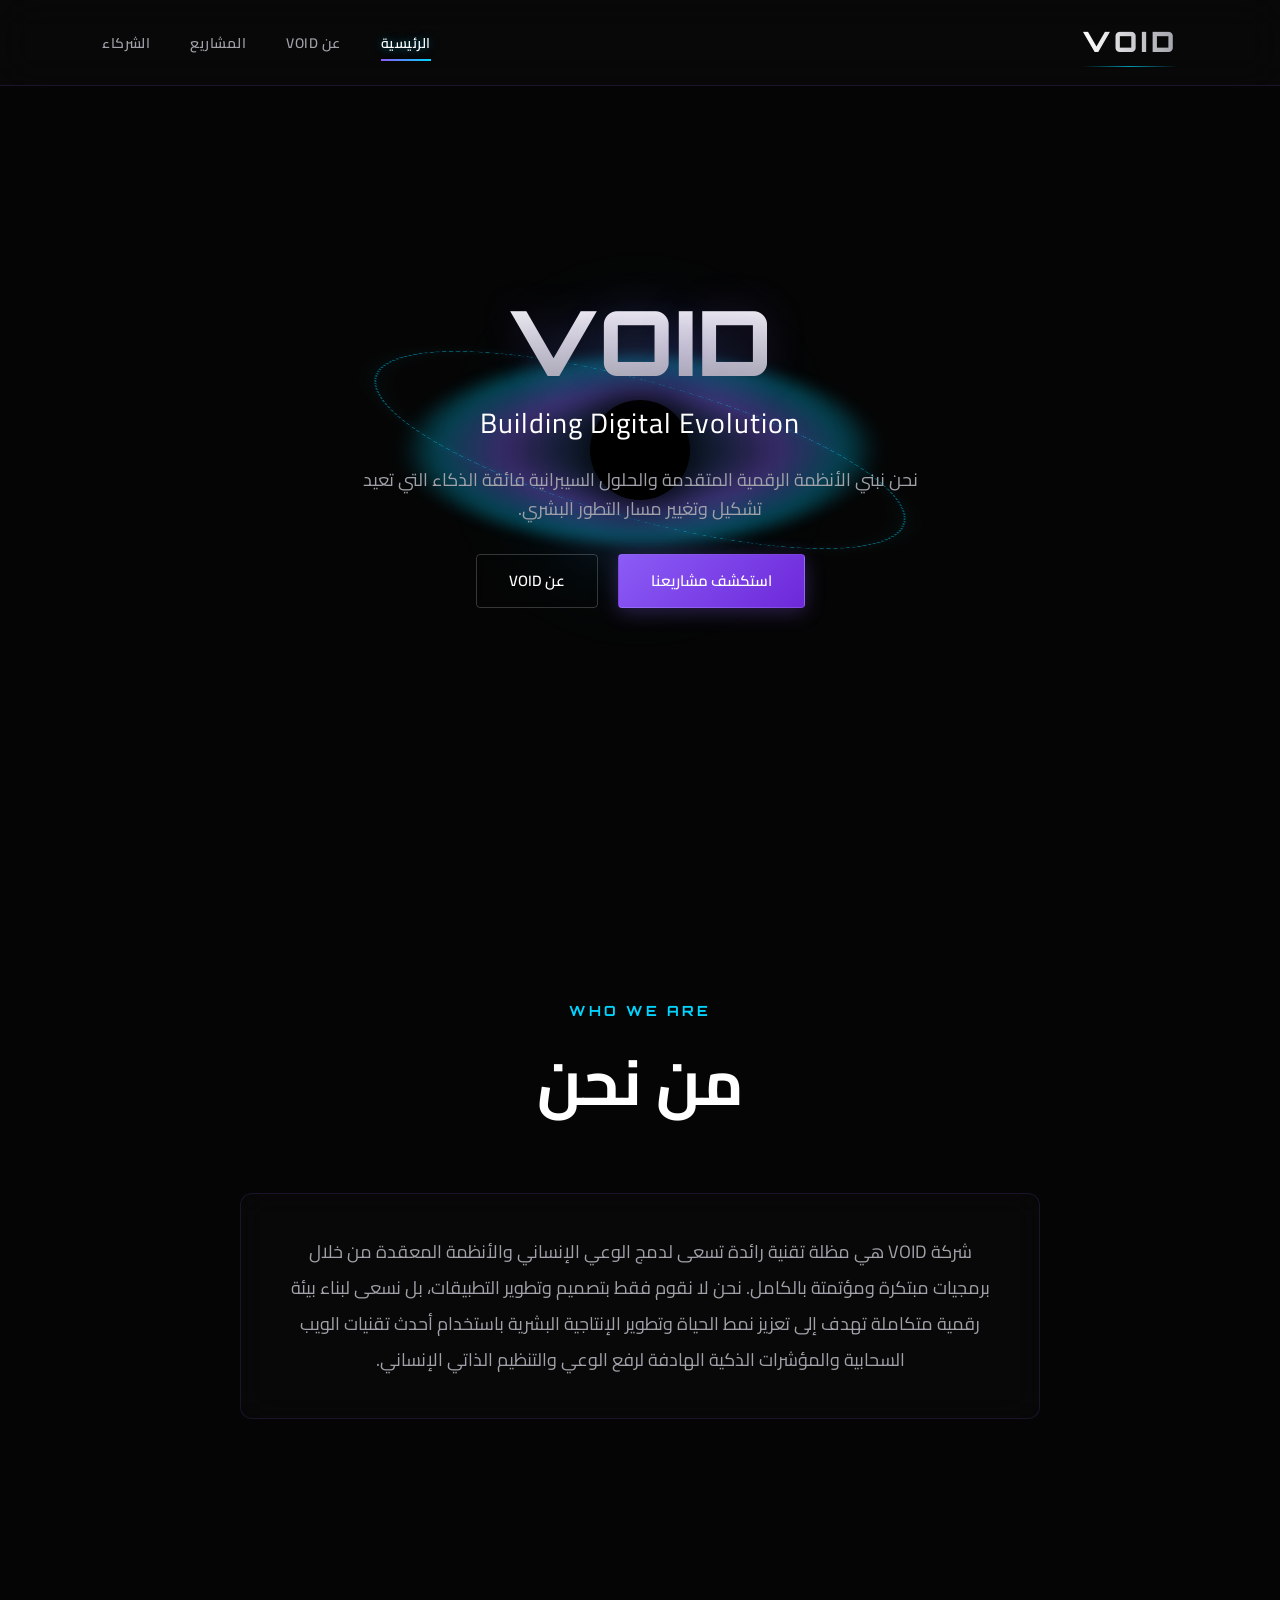
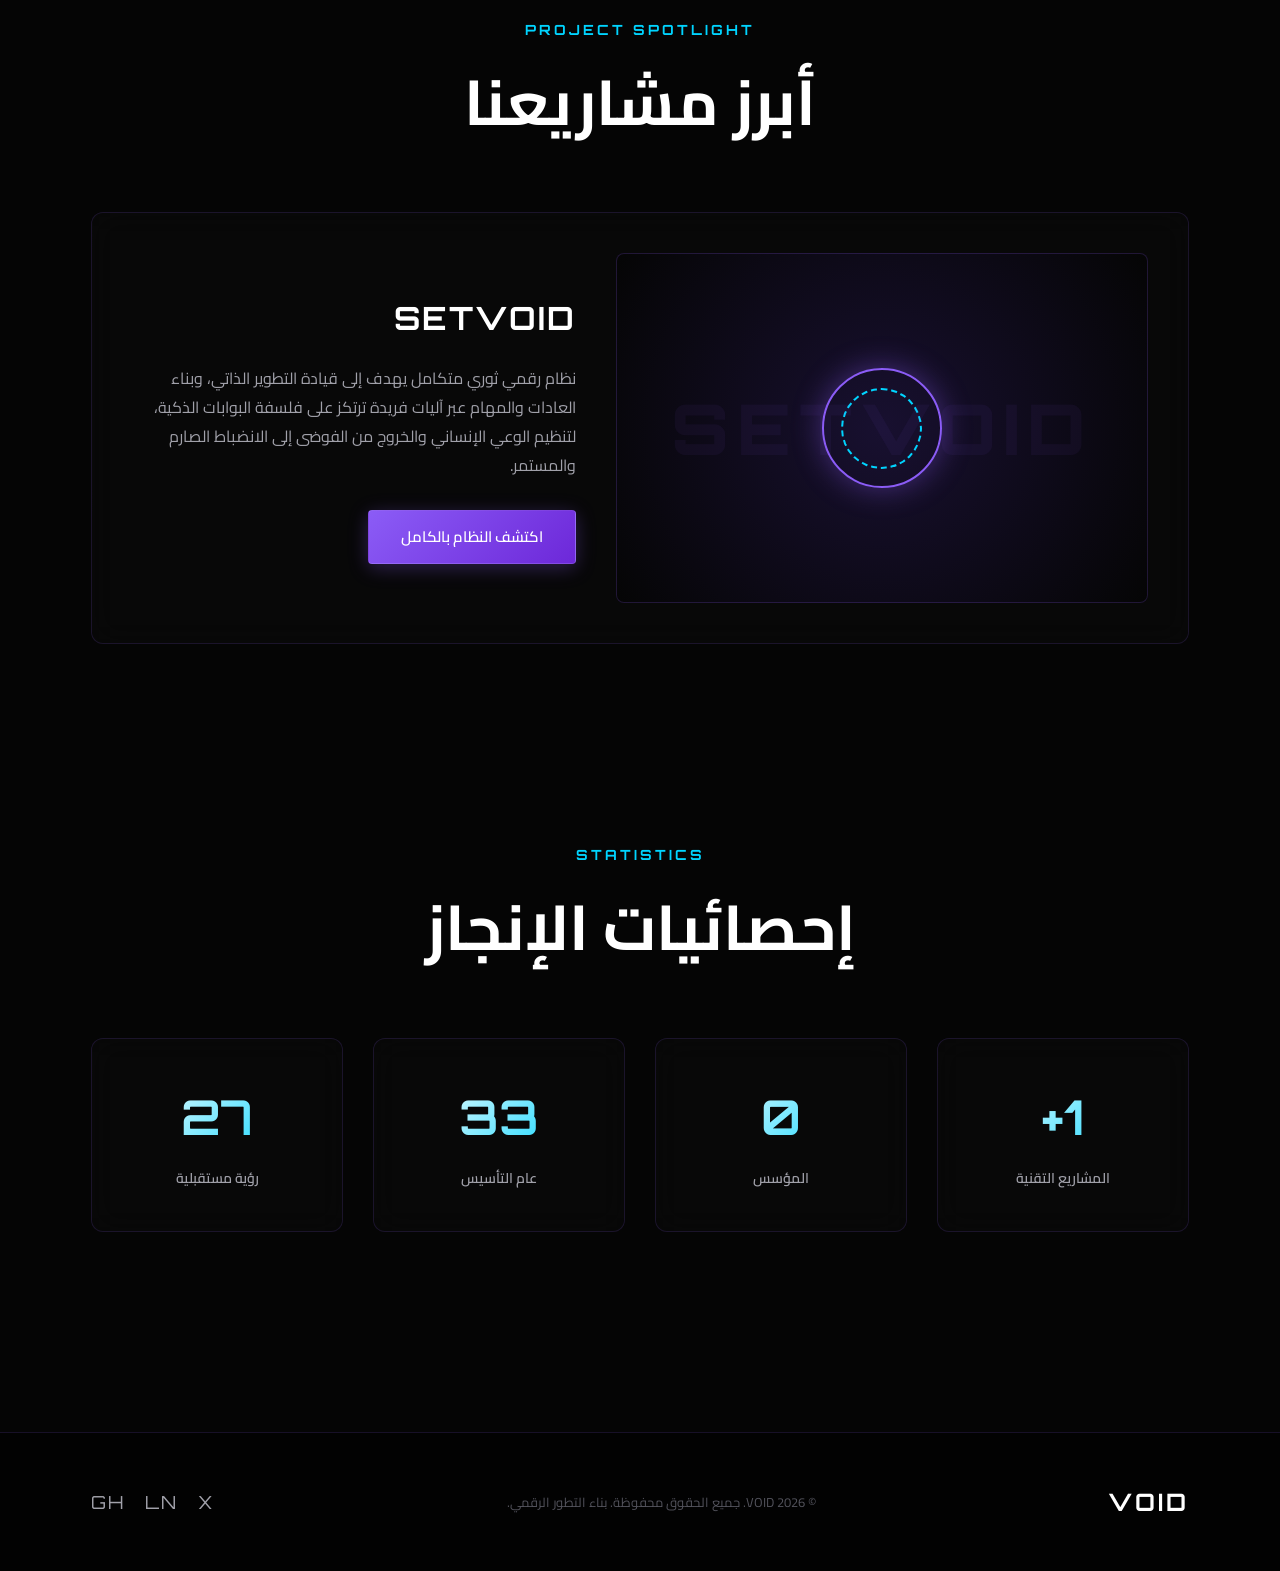
==== commit db01d46e: "Rename Pages/index.html to index.html" ====
--- a/index.html
+++ b/index.html
@@ -1,12 +1,149 @@
 <!DOCTYPE html>
 <html lang="ar" dir="rtl">
 <head>
-<meta charset="UTF-8">
-<meta http-equiv="refresh" content="0; url=https://voidcy.pages.dev/Pages/index.html">
-<link rel="canonical" href="https://voidcy.pages.dev/Pages/index.html">
-<title>VOID</title>
+    <meta charset="UTF-8">
+    <meta name="viewport" content="width=device-width, initial-scale=1.0">
+    <title>VOID | بناء التطور الرقمي</title>
+    
+    <!-- Professional Metadata Architecture -->
+    <meta name="description" content="نحن نبني الأنظمة الرقمية التي تحول التطور البشري. شركة VOID للحلول التقنية المستقبلية المتقدمة.">
+    <meta name="keywords" content="VOID, SETVOID, الذكاء الاصطناعي, تطوير البرمجيات, تكنولوجيا مستقبلية">
+    <meta property="og:title" content="VOID | بناء التطور الرقمي">
+    <meta property="og:description" content="نحن نبني الأنظمة الرقمية التي تحول التطور البشري.">
+    <meta property="og:type" content="website">
+    <meta name="twitter:card" content="summary_large_image">
+    
+    <!-- Styling Framework Base -->
+    <link rel="stylesheet" href="../style.css">
 </head>
 <body>
-<p>جاري التحويل... <a href="https://voidcy.pages.dev/Pages/index.html">اضغط هنا إذا لم يتم التحويل تلقائيًا</a>.</p>
+
+    <!-- Loading Screen System Architecture -->
+    <div id="loading-screen" class="loading-screen">
+        <div class="loader-pulse"></div>
+    </div>
+
+    <!-- Fixed Interactive Glassmorphism Navigation Structure -->
+    <nav class="navbar">
+        <div class="logo-container">
+            <a href="index.html" class="logo">VOID</a>
+        </div>
+        <div class="menu-toggle">
+            <span></span>
+            <span></span>
+            <span></span>
+        </div>
+        <ul class="nav-links">
+            <li class="active"><a href="index.html">الرئيسية</a></li>
+            <li ><a href="about.html">عن VOID</a></li>
+            <li ><a href="projects.html">المشاريع</a></li>
+            <li ><a href="partners.html">الشركاء</a></li>
+        </ul>
+    </nav>
+
+    <!-- Cosmic Engine Rendering Canvases -->
+    <canvas id="cosmic-bg"></canvas>
+    <div class="nebula-overlay"></div>
+
+    <!-- Main Container -->
+    
+    <header class="hero-home">
+        <div class="black-hole-container">
+            <div class="black-hole-core"></div>
+            <div class="accretion-disk"></div>
+            <div class="glow-purple"></div>
+            <div class="glow-blue"></div>
+            <div class="energy-ring"></div>
+        </div>
+        <div class="hero-content">
+            <h1 class="en-title">VOID</h1>
+            <div class="hero-subtitle">Building Digital Evolution</div>
+            <p class="hero-desc">نحن نبني الأنظمة الرقمية المتقدمة والحلول السيبرانية فائقة الذكاء التي تعيد تشكيل وتغيير مسار التطور البشري.</p>
+            <div class="btn-group">
+                <a href="projects.html" class="btn btn-primary">استكشف مشاريعنا</a>
+                <a href="about.html" class="btn btn-secondary">عن VOID</a>
+            </div>
+        </div>
+    </header>
+
+
+    <main class="container">
+        
+        <!-- Who We Are Section -->
+        <section class="section-padding">
+            <div class="section-title">
+                <span>WHO WE ARE</span>
+                <h2>من نحن</h2>
+            </div>
+            <div class="glass-card about-brief">
+                <p>شركة VOID هي مظلة تقنية رائدة تسعى لدمج الوعي الإنساني والأنظمة المعقدة من خلال برمجيات مبتكرة ومؤتمتة بالكامل. نحن لا نقوم فقط بتصميم وتطوير التطبيقات، بل نسعى لبناء بيئة رقمية متكاملة تهدف إلى تعزيز نمط الحياة وتطوير الإنتاجية البشرية باستخدام أحدث تقنيات الويب السحابية والمؤشرات الذكية الهادفة لرفع الوعي والتنظيم الذاتي الإنساني.</p>
+            </div>
+        </section>
+
+        <!-- Project Spotlight Section -->
+        <section class="section-padding">
+            <div class="section-title">
+                <span>PROJECT SPOTLIGHT</span>
+                <h2>أبرز مشاريعنا</h2>
+            </div>
+            <div class="spotlight-container">
+                <div class="glass-card premium-project-card">
+                    <div class="project-visual">
+                        <div class="visual-element"></div>
+                    </div>
+                    <div class="project-info">
+                        <h3 class="en-title">SETVOID</h3>
+                        <p>نظام رقمي ثوري متكامل يهدف إلى قيادة التطوير الذاتي، وبناء العادات والمهام عبر آليات فريدة ترتكز على فلسفة البوابات الذكية، لتنظيم الوعي الإنساني والخروج من الفوضى إلى الانضباط الصارم والمستمر.</p>
+                        <a href="projects.html" class="btn btn-primary">اكتشف النظام بالكامل</a>
+                    </div>
+                </div>
+            </div>
+        </section>
+
+        <!-- Statistics Section -->
+        <section class="section-padding">
+            <div class="section-title">
+                <span>STATISTICS</span>
+                <h2>إحصائيات الإنجاز</h2>
+            </div>
+            <div class="stats-grid">
+                <div class="glass-card stat-item">
+                    <span class="stat-number" data-target="4" data-suffix="+">0+</span>
+                    <span class="stat-label">المشاريع التقنية</span>
+                </div>
+                <div class="glass-card stat-item">
+                    <span class="stat-number" data-target="1" data-suffix="">0</span>
+                    <span class="stat-label">المؤسس</span>
+                </div>
+                <div class="glass-card stat-item">
+                    <span class="stat-number" data-target="2026" data-suffix="">0</span>
+                    <span class="stat-label">عام التأسيس</span>
+                </div>
+                <div class="glass-card stat-item">
+                    <span class="stat-number" data-target="100" data-suffix="%">0%</span>
+                    <span class="stat-label">رؤية مستقبلية</span>
+                </div>
+            </div>
+        </section>
+
+    </main>
+
+    <!-- Premium Core Corporate Footer -->
+    <footer class="footer">
+        <div class="container footer-content">
+            <a href="index.html" class="footer-logo">VOID</a>
+            <div class="copyright">
+                &copy; 2026 VOID. جميع الحقوق محفوظة. بناء التطور الرقمي.
+            </div>
+            <ul class="social-links">
+                <li><a href="#" class="en-title">X</a></li>
+                <li><a href="#" class="en-title">LN</a></li>
+                <li><a href="#" class="en-title">GH</a></li>
+            </ul>
+        </div>
+    </footer>
+
+    <!-- Interactive Scripts Deployment -->
+    <script src="main.js"></script>
 </body>
 </html>
--- a/style.css
+++ b/style.css
@@ -0,0 +1,924 @@
+/* ==========================================================================
+   VOID CORPORATE WEBSITE - PROFESSIONAL FUTURISTIC DESIGN SYSTEM
+   ========================================================================== */
+
+/* Font Import */
+@import url('https://fonts.googleapis.com/css2?family=Cairo:wght@300;400;600;700&family=Inter:wght@300;400;500;600;700&family=Orbitron:wght@500;700;900&display=swap');
+
+:root {
+    --bg-color: #050505;
+    --primary-purple: #8B5CF6;
+    --neon-blue: #00D4FF;
+    --white: #FFFFFF;
+    --gray: #A1A1AA;
+    --glass-bg: rgba(10, 10, 10, 0.6);
+    --glass-border: rgba(139, 92, 246, 0.15);
+    --font-title: 'Orbitron', sans-serif;
+    --font-arabic: 'Cairo', sans-serif;
+    --font-english: 'Inter', sans-serif;
+    --transition-smooth: all 0.4s cubic-bezier(0.16, 1, 0.3, 1);
+}
+
+/* Reset & Base Styles */
+*, *::before, *::after {
+    box-sizing: border-box;
+    margin: 0;
+    padding: 0;
+}
+
+html {
+    scroll-behavior: smooth;
+    background-color: var(--bg-color);
+    overflow-x: hidden;
+}
+
+body {
+    background-color: var(--bg-color);
+    color: var(--white);
+    font-family: var(--font-arabic), var(--font-english), sans-serif;
+    direction: rtl;
+    text-align: right;
+    overflow-x: hidden;
+    line-height: 1.6;
+}
+
+/* Cosmic Canvas Background */
+#cosmic-bg {
+    position: fixed;
+    top: 0;
+    left: 0;
+    width: 100%;
+    height: 100%;
+    z-index: -2;
+    pointer-events: none;
+}
+
+.nebula-overlay {
+    position: fixed;
+    top: 0;
+    left: 0;
+    width: 100%;
+    height: 100%;
+    background: radial-gradient(circle at 20% 30%, rgba(139, 92, 246, 0.08) 0%, transparent 50%),
+                radial-gradient(circle at 80% 70%, rgba(0, 212, 255, 0.06) 0%, transparent 50%);
+    z-index: -1;
+    pointer-events: none;
+    animation: pulseNebula 15s ease-in-out infinite alternate;
+}
+
+@keyframes pulseNebula {
+    0% { opacity: 0.7; transform: scale(1); }
+    100% { opacity: 1; transform: scale(1.05); }
+}
+
+/* Custom Scrollbar */
+::-webkit-scrollbar {
+    width: 8px;
+}
+::-webkit-scrollbar-track {
+    background: #050505;
+}
+::-webkit-scrollbar-thumb {
+    background: #1f1f23;
+    border-radius: 4px;
+    border: 2px solid #050505;
+}
+::-webkit-scrollbar-thumb:hover {
+    background: var(--primary-purple);
+}
+
+/* Typography Helpers */
+.en-title {
+    font-family: var(--font-title);
+    letter-spacing: 2px;
+}
+
+/* Fixed Glassmorphism Navbar */
+.navbar {
+    position: fixed;
+    top: 0;
+    left: 0;
+    width: 100%;
+    padding: 20px 8%;
+    background: var(--glass-bg);
+    backdrop-filter: blur(20px);
+    -webkit-backdrop-filter: blur(20px);
+    border-bottom: 1px solid var(--glass-border);
+    z-index: 1000;
+    display: flex;
+    justify-content: space-between;
+    align-items: center;
+    transition: var(--transition-smooth);
+}
+
+.navbar.scrolled {
+    padding: 15px 8%;
+    background: rgba(5, 5, 5, 0.85);
+    border-bottom: 1px solid rgba(0, 212, 255, 0.2);
+}
+
+.logo-container {
+    display: flex;
+    align-items: center;
+}
+
+.logo {
+    font-family: var(--font-title);
+    font-size: 28px;
+    font-weight: 900;
+    color: var(--white);
+    text-decoration: none;
+    letter-spacing: 4px;
+    position: relative;
+    background: linear-gradient(90deg, #fff, var(--gray));
+    -webkit-background-clip: text;
+    -webkit-text-fill-color: transparent;
+    transition: var(--transition-smooth);
+}
+
+.logo::after {
+    content: '';
+    position: absolute;
+    bottom: -2px;
+    left: 0;
+    width: 100%;
+    height: 1px;
+    background: linear-gradient(90deg, transparent, var(--neon-blue), transparent);
+    opacity: 0.7;
+}
+
+.nav-links {
+    display: flex;
+    list-style: none;
+    gap: 40px;
+    align-items: center;
+}
+
+.nav-links a {
+    color: var(--gray);
+    text-decoration: none;
+    font-size: 14px;
+    font-weight: 600;
+    letter-spacing: 0.5px;
+    transition: var(--transition-smooth);
+    position: relative;
+    padding: 5px 0;
+}
+
+.nav-links a:hover, .nav-links li.active a {
+    color: var(--white);
+    text-shadow: 0 0 10px rgba(0, 212, 255, 0.5);
+}
+
+.nav-links a::after {
+    content: '';
+    position: absolute;
+    bottom: 0;
+    left: 0;
+    width: 0;
+    height: 2px;
+    background: linear-gradient(90deg, var(--primary-purple), var(--neon-blue));
+    transition: var(--transition-smooth);
+}
+
+.nav-links a:hover::after, .nav-links li.active a::after {
+    width: 100%;
+}
+
+/* Mobile Menu Toggle */
+.menu-toggle {
+    display: none;
+    flex-direction: column;
+    gap: 6px;
+    cursor: pointer;
+    z-index: 1001;
+}
+
+.menu-toggle span {
+    width: 25px;
+    height: 2px;
+    background-color: var(--white);
+    transition: var(--transition-smooth);
+}
+
+/* Layout Containers */
+.container {
+    max-width: 1200px;
+    margin: 0 auto;
+    padding: 0 4%;
+}
+
+/* Buttons */
+.btn-group {
+    display: flex;
+    gap: 20px;
+    justify-content: center;
+    margin-top: 30px;
+}
+
+.btn {
+    padding: 14px 32px;
+    border-radius: 4px;
+    font-size: 15px;
+    font-weight: 600;
+    text-decoration: none;
+    transition: var(--transition-smooth);
+    cursor: pointer;
+    display: inline-flex;
+    align-items: center;
+    justify-content: center;
+    font-family: var(--font-arabic), sans-serif;
+}
+
+.btn-primary {
+    background: linear-gradient(135deg, var(--primary-purple), #6d28d9);
+    color: var(--white);
+    border: 1px solid rgba(255, 255, 255, 0.1);
+    box-shadow: 0 4px 20px rgba(139, 92, 246, 0.3);
+}
+
+.btn-primary:hover {
+    transform: translateY(-3px);
+    box-shadow: 0 6px 25px rgba(139, 92, 246, 0.6), 0 0 15px var(--neon-blue);
+}
+
+.btn-secondary {
+    background: transparent;
+    color: var(--white);
+    border: 1px solid rgba(255, 255, 255, 0.2);
+    backdrop-filter: blur(5px);
+}
+
+.btn-secondary:hover {
+    background: rgba(255, 255, 255, 0.05);
+    border-color: var(--neon-blue);
+    transform: translateY(-3px);
+    box-shadow: 0 0 15px rgba(0, 212, 255, 0.3);
+}
+
+/* Hero Template */
+.page-hero {
+    min-height: 50vh;
+    display: flex;
+    flex-direction: column;
+    justify-content: center;
+    align-items: center;
+    text-align: center;
+    position: relative;
+    padding-top: 120px;
+}
+
+.page-hero h1 {
+    font-size: clamp(36px, 6vw, 64px);
+    font-weight: 900;
+    margin-bottom: 20px;
+    background: linear-gradient(180deg, #fff 0%, var(--gray) 100%);
+    -webkit-background-clip: text;
+    -webkit-text-fill-color: transparent;
+}
+
+/* Home Hero Style & Black Hole Architecture */
+.hero-home {
+    height: 100vh;
+    display: flex;
+    flex-direction: column;
+    justify-content: center;
+    align-items: center;
+    position: relative;
+    overflow: hidden;
+}
+
+.black-hole-container {
+    position: absolute;
+    top: 50%;
+    left: 50%;
+    transform: translate(-50%, -50%);
+    width: 600px;
+    height: 600px;
+    z-index: 1;
+    pointer-events: none;
+}
+
+.black-hole-core {
+    position: absolute;
+    top: 50%;
+    left: 50%;
+    transform: translate(-50%, -50%);
+    width: 100px;
+    height: 100px;
+    background: #000000;
+    border-radius: 50%;
+    box-shadow: 0 0 40px #000, 0 0 80px #000;
+    z-index: 5;
+}
+
+.accretion-disk {
+    position: absolute;
+    top: 50%;
+    left: 50%;
+    transform: translate(-50%, -50%) rotateX(65deg);
+    width: 480px;
+    height: 480px;
+    border-radius: 50%;
+    background: radial-gradient(circle, transparent 20%, rgba(139, 92, 246, 0.4) 40%, rgba(0, 212, 255, 0.3) 60%, transparent 70%);
+    filter: blur(10px);
+    animation: rotateDisk 20s linear infinite, breathingDisk 4s ease-in-out infinite alternate;
+    z-index: 3;
+}
+
+.glow-purple {
+    position: absolute;
+    top: 50%;
+    left: 50%;
+    transform: translate(-50%, -50%);
+    width: 250px;
+    height: 250px;
+    background: radial-gradient(circle, rgba(139, 92, 246, 0.35) 0%, transparent 70%);
+    filter: blur(25px);
+    z-index: 2;
+    animation: breathingGlow 6s ease-in-out infinite alternate;
+}
+
+.glow-blue {
+    position: absolute;
+    top: 50%;
+    left: 50%;
+    transform: translate(-50%, -50%);
+    width: 320px;
+    height: 320px;
+    background: radial-gradient(circle, rgba(0, 212, 255, 0.2) 0%, transparent 70%);
+    filter: blur(35px);
+    z-index: 2;
+    animation: breathingGlow 8s ease-in-out infinite alternate-reverse;
+}
+
+.energy-ring {
+    position: absolute;
+    top: 50%;
+    left: 50%;
+    transform: translate(-50%, -50%) rotateX(75deg) rotateY(15deg);
+    width: 550px;
+    height: 550px;
+    border: 2px dashed rgba(0, 212, 255, 0.4);
+    border-radius: 50%;
+    animation: rotateDisk 35s linear infinite;
+    z-index: 4;
+    filter: drop-shadow(0 0 8px var(--neon-blue));
+}
+
+@keyframes rotateDisk {
+    0% { transform: translate(-50%, -50%) rotateX(65deg) rotate(0deg); }
+    100% { transform: translate(-50%, -50%) rotateX(65deg) rotate(360deg); }
+}
+
+@keyframes breathingDisk {
+    0% { opacity: 0.8; transform: translate(-50%, -50%) rotateX(65deg) scale(0.98); }
+    100% { opacity: 1; transform: translate(-50%, -50%) rotateX(65deg) scale(1.04); }
+}
+
+@keyframes breathingGlow {
+    0% { transform: translate(-50%, -50%) scale(0.9); opacity: 0.7; }
+    100% { transform: translate(-50%, -50%) scale(1.1); opacity: 1; }
+}
+
+.hero-content {
+    position: relative;
+    z-index: 10;
+    text-align: center;
+    max-width: 800px;
+}
+
+.hero-content h1 {
+    font-size: clamp(48px, 8vw, 90px);
+    font-weight: 900;
+    line-height: 1.1;
+    margin-bottom: 10px;
+    background: linear-gradient(180deg, #ffffff 0%, #a1a1aa 100%);
+    -webkit-background-clip: text;
+    -webkit-text-fill-color: transparent;
+    text-shadow: 0 0 40px rgba(139, 92, 246, 0.2);
+}
+
+.hero-subtitle {
+    font-size: clamp(18px, 3vw, 28px);
+    font-family: var(--font-arabic);
+    font-weight: 400;
+    color: var(--white);
+    margin-bottom: 20px;
+    letter-spacing: 1px;
+}
+
+.hero-desc {
+    color: var(--gray);
+    font-size: clamp(14px, 2vw, 18px);
+    max-width: 600px;
+    margin: 0 auto;
+}
+
+/* Sections Global Layout */
+.section-padding {
+    padding: 100px 0;
+}
+
+.section-title {
+    text-align: center;
+    font-size: clamp(28px, 4vw, 42px);
+    font-weight: 700;
+    margin-bottom: 60px;
+    position: relative;
+}
+
+.section-title span {
+    display: block;
+    font-size: 14px;
+    color: var(--neon-blue);
+    text-transform: uppercase;
+    letter-spacing: 3px;
+    margin-bottom: 10px;
+    font-family: var(--font-title);
+}
+
+/* Glassmorphism Cards System */
+.glass-card {
+    background: var(--glass-bg);
+    border: 1px solid var(--glass-border);
+    border-radius: 12px;
+    padding: 40px;
+    backdrop-filter: blur(15px);
+    -webkit-backdrop-filter: blur(15px);
+    transition: var(--transition-smooth);
+    position: relative;
+    overflow: hidden;
+}
+
+.glass-card::before {
+    content: '';
+    position: absolute;
+    top: 0;
+    left: 0;
+    width: 100%;
+    height: 100%;
+    background: linear-gradient(135deg, transparent, rgba(255, 255, 255, 0.03), transparent);
+    transform: translateX(-100%);
+    transition: 0.6s;
+}
+
+.glass-card:hover::before {
+    transform: translateX(100%);
+}
+
+.glass-card:hover {
+    border-color: rgba(0, 212, 255, 0.3);
+    box-shadow: 0 10px 40px rgba(139, 92, 246, 0.1);
+    transform: translateY(-5px);
+}
+
+/* Home Section: Who We Are */
+.about-brief {
+    max-width: 800px;
+    margin: 0 auto;
+    text-align: center;
+}
+
+.about-brief p {
+    font-size: 18px;
+    color: var(--gray);
+    line-height: 2;
+}
+
+/* Home Section: Project Spotlight */
+.spotlight-container {
+    margin-top: 40px;
+}
+
+.premium-project-card {
+    display: grid;
+    grid-template-columns: 1.2fr 1fr;
+    gap: 40px;
+    align-items: center;
+}
+
+.project-visual {
+    position: relative;
+    border-radius: 8px;
+    overflow: hidden;
+    height: 350px;
+    background: radial-gradient(circle at center, #181030 0%, #050505 100%);
+    border: 1px solid rgba(139, 92, 246, 0.2);
+    display: flex;
+    justify-content: center;
+    align-items: center;
+}
+
+.project-visual::after {
+    content: 'SETVOID';
+    font-family: var(--font-title);
+    font-size: 70px;
+    font-weight: 900;
+    color: rgba(139, 92, 246, 0.06);
+    letter-spacing: 8px;
+    position: absolute;
+}
+
+.visual-element {
+    width: 120px;
+    height: 120px;
+    border: 2px solid var(--primary-purple);
+    border-radius: 50%;
+    position: relative;
+    animation: floatElement 4s ease-in-out infinite alternate;
+    box-shadow: 0 0 30px rgba(139, 92, 246, 0.4);
+}
+
+.visual-element::before {
+    content: '';
+    position: absolute;
+    top: 15%;
+    left: 15%;
+    width: 70%;
+    height: 70%;
+    border: 2px dashed var(--neon-blue);
+    border-radius: 50%;
+    animation: rotateDisk 10s linear infinite;
+}
+
+@keyframes floatElement {
+    0% { transform: translateY(-10px) rotate(0deg); }
+    100% { transform: translateY(10px) rotate(15deg); }
+}
+
+.project-info h3 {
+    font-size: 32px;
+    font-weight: 700;
+    margin-bottom: 20px;
+    color: var(--white);
+}
+
+.project-info p {
+    color: var(--gray);
+    margin-bottom: 30px;
+    font-size: 16px;
+    line-height: 1.8;
+}
+
+/* Home Section: Statistics */
+.stats-grid {
+    display: grid;
+    grid-template-columns: repeat(4, 1fr);
+    gap: 30px;
+    margin-top: 50px;
+}
+
+.stat-item {
+    text-align: center;
+}
+
+.stat-number {
+    font-family: var(--font-title);
+    font-size: 48px;
+    font-weight: 700;
+    color: var(--white);
+    background: linear-gradient(135deg, var(--white), var(--neon-blue));
+    -webkit-background-clip: text;
+    -webkit-text-fill-color: transparent;
+    margin-bottom: 10px;
+    display: block;
+}
+
+.stat-label {
+    font-size: 14px;
+    color: var(--gray);
+    font-weight: 600;
+}
+
+/* About Page Specific Layout */
+.story-grid, .mv-grid {
+    display: grid;
+    grid-template-columns: repeat(2, 1fr);
+    gap: 40px;
+    margin-bottom: 40px;
+}
+
+.values-grid {
+    display: grid;
+    grid-template-columns: repeat(3, 1fr);
+    gap: 30px;
+}
+
+/* Timeline System */
+.timeline-container {
+    position: relative;
+    max-width: 800px;
+    margin: 0 auto;
+    padding: 40px 0;
+}
+
+.timeline-container::after {
+    content: '';
+    position: absolute;
+    width: 2px;
+    background: linear-gradient(to bottom, var(--primary-purple), var(--neon-blue), transparent);
+    top: 0;
+    bottom: 0;
+    left: 50%;
+    transform: translateX(-50%);
+}
+
+.timeline-item {
+    padding: 10px 40px;
+    position: relative;
+    width: 50%;
+    box-sizing: border-box;
+}
+
+.timeline-item.right {
+    left: 0;
+    text-align: left;
+}
+
+.timeline-item.left {
+    left: 50%;
+    text-align: right;
+}
+
+.timeline-item::after {
+    content: '';
+    position: absolute;
+    width: 16px;
+    height: 16px;
+    right: -8px;
+    top: 25px;
+    background-color: var(--bg-color);
+    border: 3px solid var(--neon-blue);
+    border-radius: 50%;
+    z-index: 1;
+    box-shadow: 0 0 10px var(--neon-blue);
+}
+
+.timeline-item.left::after {
+    left: -8px;
+    right: auto;
+}
+
+.timeline-year {
+    font-family: var(--font-title);
+    font-size: 24px;
+    color: var(--neon-blue);
+    font-weight: 700;
+    margin-bottom: 5px;
+}
+
+/* Founder Structure */
+.founder-card {
+    max-width: 600px;
+    margin: 0 auto;
+    text-align: center;
+}
+
+.founder-avatar {
+    width: 120px;
+    height: 120px;
+    border-radius: 50%;
+    background: linear-gradient(135deg, var(--primary-purple), var(--neon-blue));
+    margin: 0 auto 20px auto;
+    display: flex;
+    justify-content: center;
+    align-items: center;
+    box-shadow: 0 0 30px rgba(139, 92, 246, 0.4);
+}
+
+.founder-avatar::after {
+    content: 'W';
+    font-family: var(--font-title);
+    font-size: 42px;
+    color: var(--white);
+    font-weight: 900;
+}
+
+.founder-card h3 {
+    font-size: 24px;
+    margin-bottom: 5px;
+}
+
+.founder-title {
+    color: var(--neon-blue);
+    font-size: 14px;
+    text-transform: uppercase;
+    letter-spacing: 2px;
+    font-family: var(--font-title);
+    margin-bottom: 20px;
+}
+
+/* Projects Page Grid */
+.projects-grid {
+    display: grid;
+    grid-template-columns: repeat(2, 1fr);
+    gap: 40px;
+}
+
+.project-status {
+    position: absolute;
+    top: 20px;
+    left: 20px;
+    padding: 5px 12px;
+    border-radius: 20px;
+    font-size: 11px;
+    font-weight: 700;
+    font-family: var(--font-title);
+    letter-spacing: 1px;
+    text-transform: uppercase;
+}
+
+.status-active {
+    background: rgba(16, 185, 129, 0.15);
+    color: #10b981;
+    border: 1px solid rgba(16, 185, 129, 0.3);
+}
+
+.status-dev {
+    background: rgba(245, 158, 11, 0.15);
+    color: #f59e0b;
+    border: 1px solid rgba(245, 158, 11, 0.3);
+}
+
+.project-card-large {
+    display: flex;
+    flex-direction: column;
+    justify-content: space-between;
+    height: 100%;
+}
+
+.project-card-large .project-visual {
+    margin-bottom: 25px;
+}
+
+/* Partners Page Layout */
+.benefits-grid {
+    display: grid;
+    grid-template-columns: repeat(2, 1fr);
+    gap: 30px;
+    margin-bottom: 60px;
+}
+
+/* Premium Form Configuration */
+.partner-form-container {
+    max-width: 700px;
+    margin: 0 auto;
+}
+
+.form-grid {
+    display: grid;
+    grid-template-columns: repeat(2, 1fr);
+    gap: 20px;
+    margin-bottom: 20px;
+}
+
+.form-group {
+    display: flex;
+    flex-direction: column;
+    gap: 8px;
+}
+
+.form-group.full-width {
+    grid-column: span 2;
+}
+
+.form-group label {
+    font-size: 14px;
+    font-weight: 600;
+    color: var(--gray);
+}
+
+.form-control {
+    background: rgba(255, 255, 255, 0.03);
+    border: 1px solid var(--glass-border);
+    border-radius: 4px;
+    padding: 14px;
+    color: var(--white);
+    font-family: var(--font-arabic), sans-serif;
+    font-size: 15px;
+    transition: var(--transition-smooth);
+}
+
+.form-control:focus {
+    outline: none;
+    border-color: var(--neon-blue);
+    background: rgba(255, 255, 255, 0.06);
+    box-shadow: 0 0 15px rgba(0, 212, 255, 0.2);
+}
+
+textarea.form-control {
+    resize: vertical;
+    min-height: 140px;
+}
+
+/* Footer Section */
+.footer {
+    background: #020202;
+    border-top: 1px solid var(--glass-border);
+    padding: 50px 0;
+    margin-top: 100px;
+}
+
+.footer-content {
+    display: flex;
+    justify-content: space-between;
+    align-items: center;
+}
+
+.footer-logo {
+    font-family: var(--font-title);
+    font-size: 24px;
+    font-weight: 700;
+    color: var(--white);
+    text-decoration: none;
+    letter-spacing: 3px;
+}
+
+.social-links {
+    display: flex;
+    gap: 20px;
+    list-style: none;
+}
+
+.social-links a {
+    color: var(--gray);
+    text-decoration: none;
+    font-size: 18px;
+    transition: var(--transition-smooth);
+}
+
+.social-links a:hover {
+    color: var(--neon-blue);
+    transform: translateY(-2px);
+}
+
+.copyright {
+    color: #52525b;
+    font-size: 13px;
+}
+
+/* Loading Animation System */
+.loading-screen {
+    position: fixed;
+    top: 0;
+    left: 0;
+    width: 100%;
+    height: 100%;
+    background: #050505;
+    z-index: 9999;
+    display: flex;
+    justify-content: center;
+    align-items: center;
+    transition: opacity 0.6s ease;
+}
+
+.loader-pulse {
+    width: 60px;
+    height: 60px;
+    border: 2px solid transparent;
+    border-top-color: var(--primary-purple);
+    border-bottom-color: var(--neon-blue);
+    border-radius: 50%;
+    animation: spinLoader 1.5s linear infinite;
+}
+
+@keyframes spinLoader {
+    0% { transform: rotate(0deg); }
+    100% { transform: rotate(360deg); }
+}
+
+/* Responsive Infrastructure (Media Queries) */
+@media (max-width: 1024px) {
+    .navbar { padding: 20px 4%; }
+    .premium-project-card { grid-template-columns: 1fr; }
+    .projects-grid { grid-template-columns: 1fr; }
+}
+
+@media (max-width: 768px) {
+    body { direction: rtl; text-align: right; }
+    .menu-toggle { display: flex; }
+    .nav-links {
+        position: fixed;
+        top: 0;
+        right: -100%;
+        width: 75%;
+        height: 100vh;
+        background: rgba(5, 5, 5, 0.98);
+        backdrop-filter: blur(20px);
+        flex-direction: column;
+        justify-content: center;
+        gap: 30px;
+        transition: var(--transition-smooth);
+        border-left: 1px solid var(--glass-border);
+    }
+    .nav-links.active { right: 0; }
+    .stats-grid { grid-template-columns: repeat(2, 1fr); }
+    .story-grid, .mv-grid, .benefits-grid { grid-template-columns: 1fr; }
+    .form-grid { grid-template-columns: 1fr; }
+    .form-group.full-width { grid-column: span 1; }
+    .timeline-container::after { left: 100%; }
+    .timeline-item { width: 100%; text-align: right !important; padding-left: 0; }
+    .timeline-item::after { left: auto; right: -8px !important; }
+    .footer-content { flex-direction: column; gap: 20px; text-align: center; }
+}
